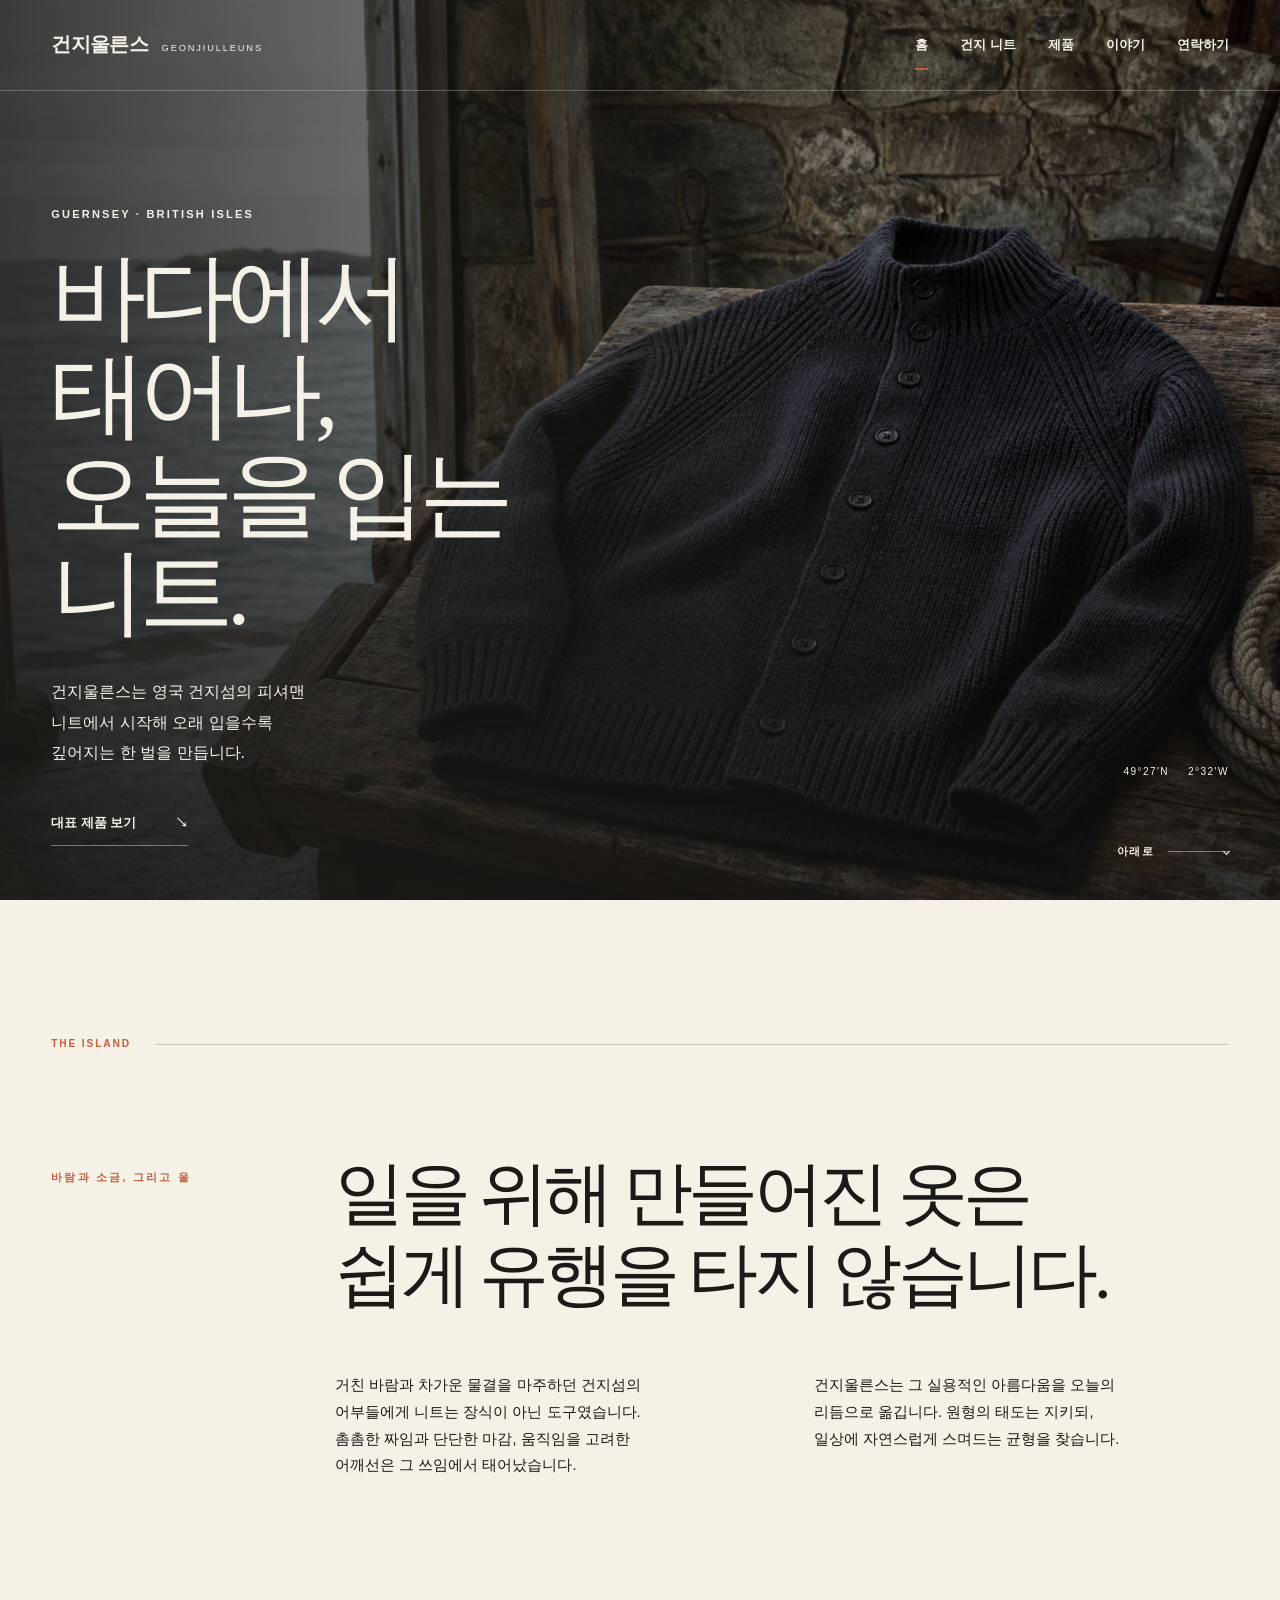
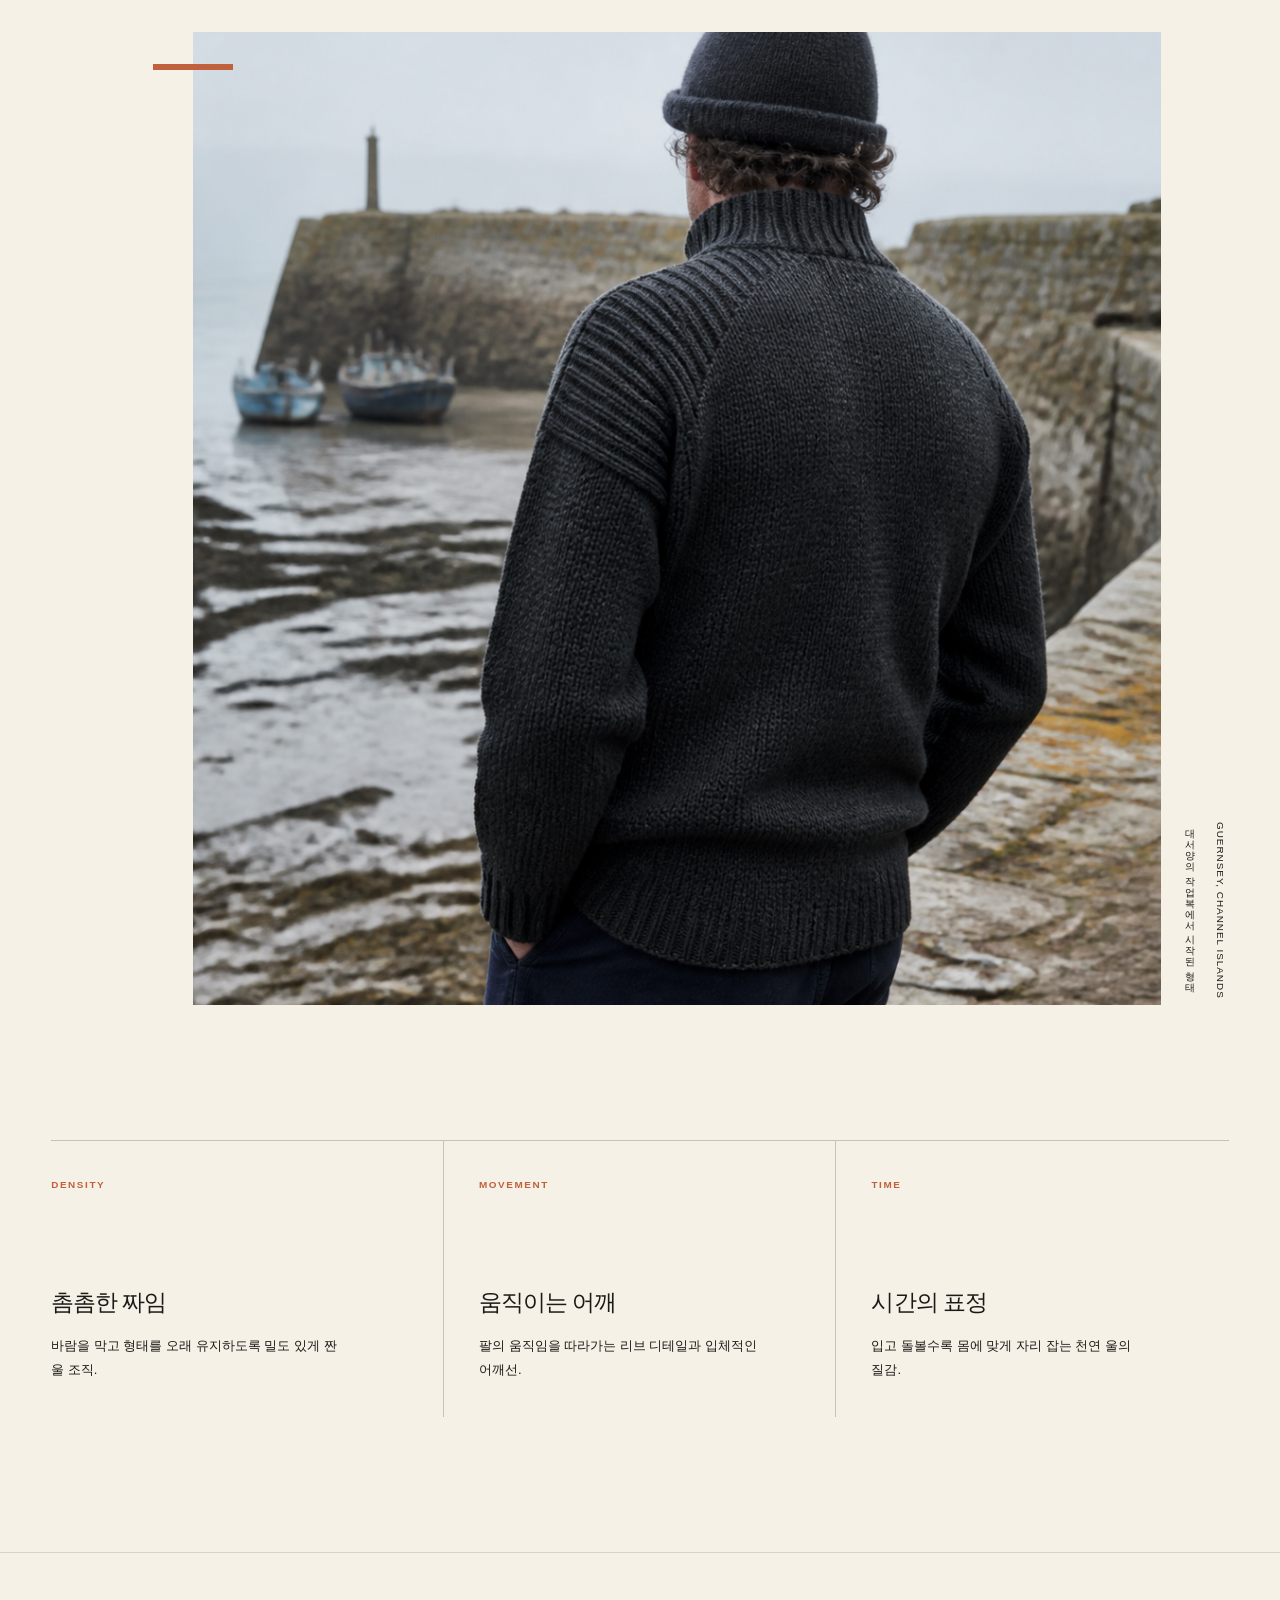
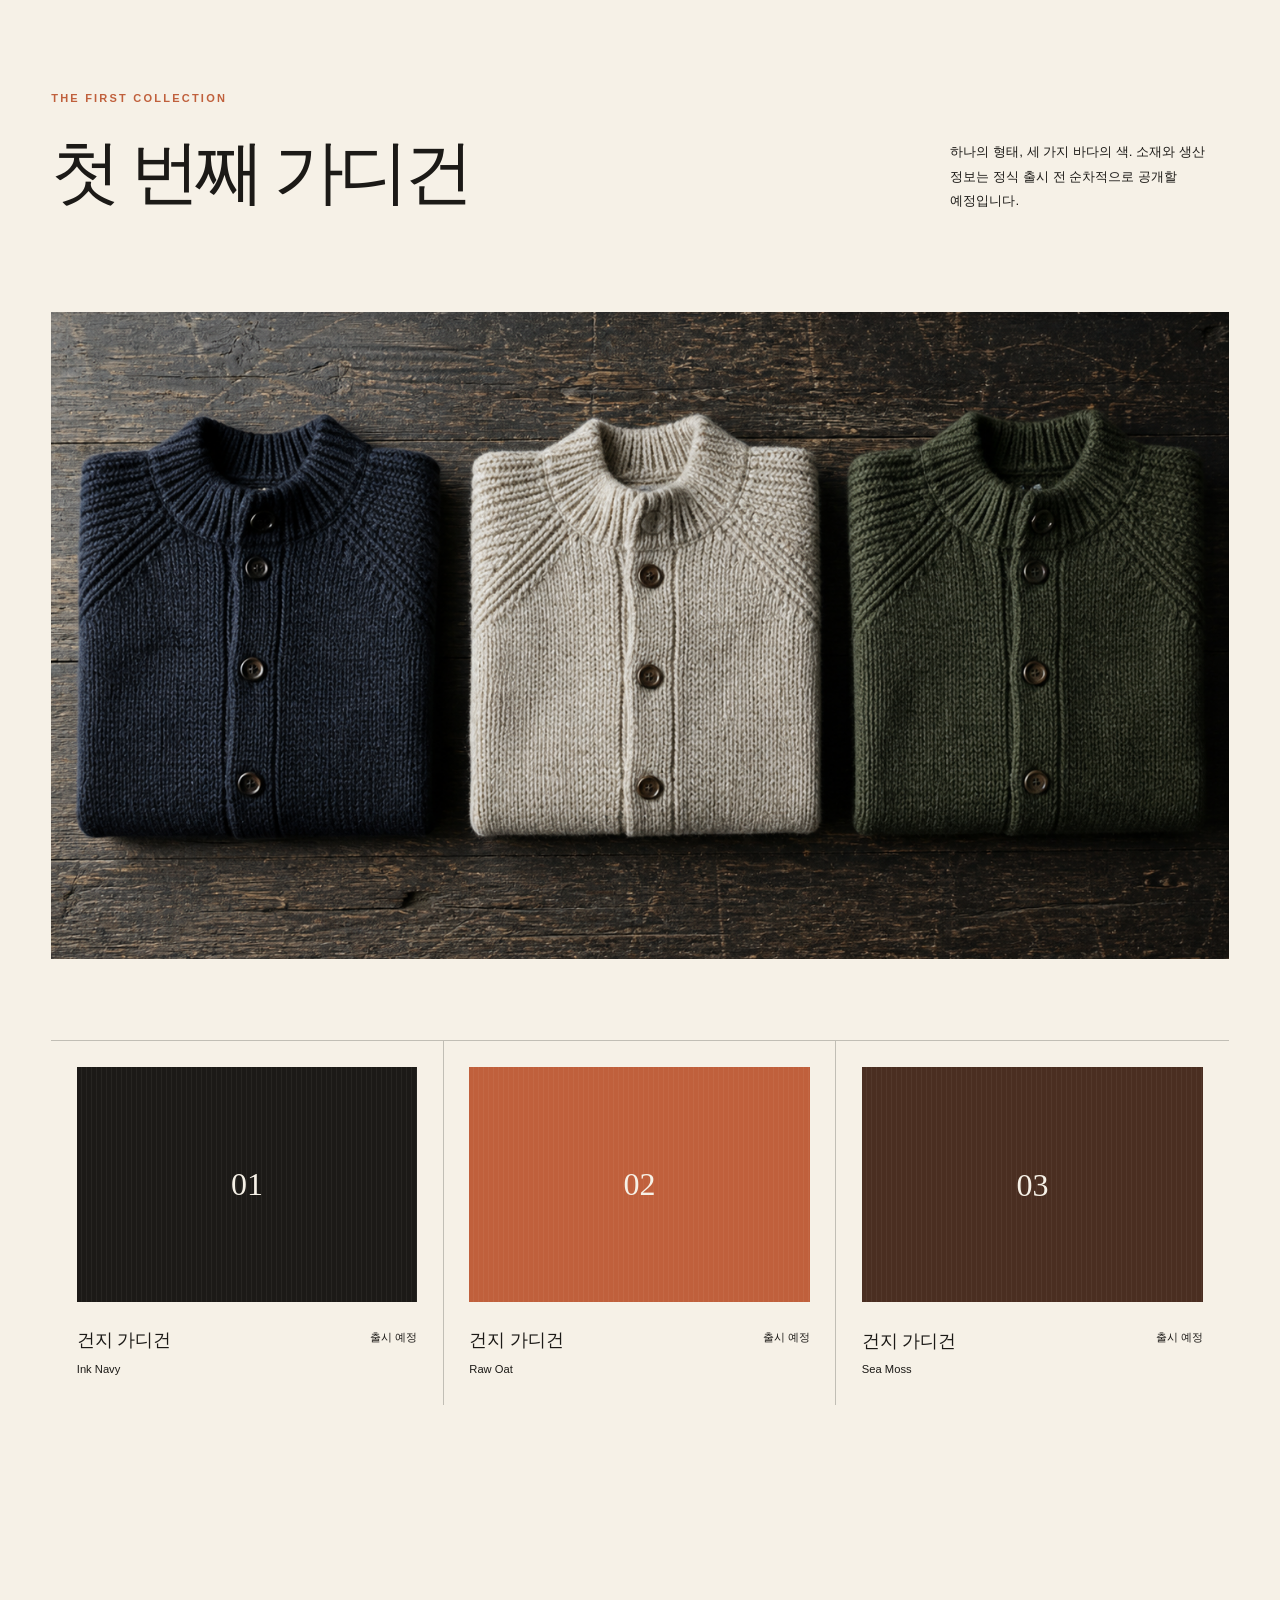
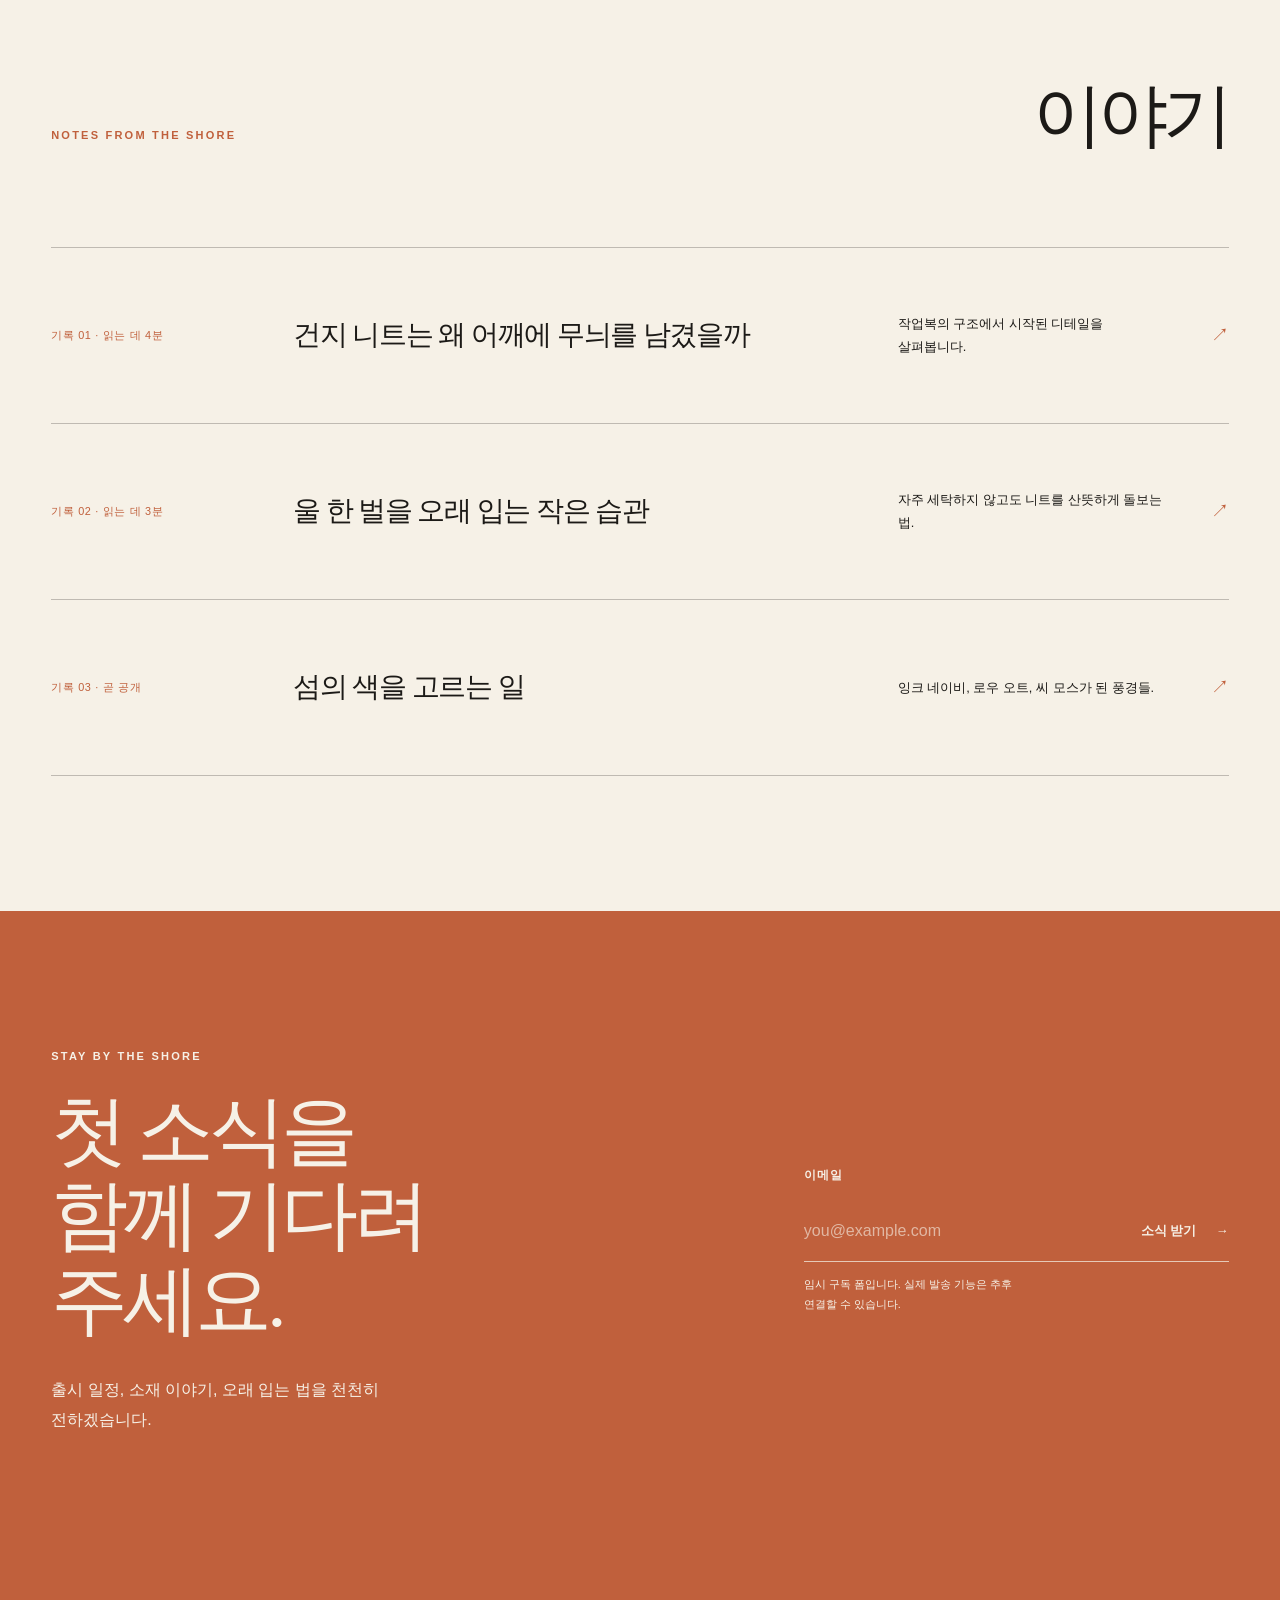
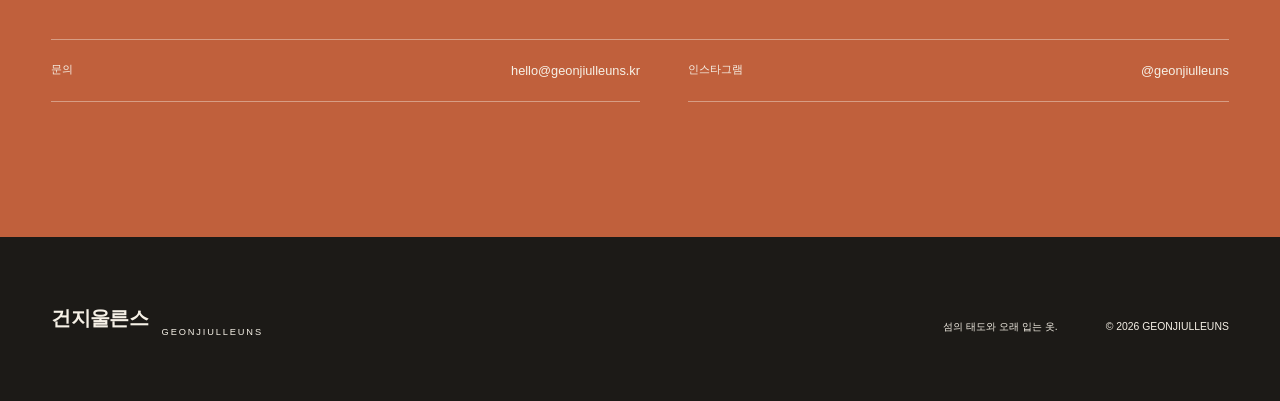
==== index.html @ 24c10b1e "Elevate brand site visual system" ====
<!doctype html>
<html lang="ko">
  <head>
    <meta charset="utf-8">
    <meta name="viewport" content="width=device-width, initial-scale=1">
    <meta name="description" content="건지울른스 — 영국 건지섬의 바다와 오래된 피셔맨 니트에서 시작한 헤리티지 울 가디건.">
    <meta name="theme-color" content="#14201f">
    <title>건지울른스 | 헤리티지 피셔맨 울 가디건</title>
    <link rel="stylesheet" href="styles.css">
    <script src="script.js" defer></script>
  </head>
  <body>
    <a class="skip-link" href="#main">본문으로 바로가기</a>

    <header class="site-header" data-header>
      <a class="wordmark" href="#home" aria-label="건지울른스 홈">
        <span>건지울른스</span>
        <small>GEONJIULLEUNS</small>
      </a>

      <button class="menu-button" type="button" aria-expanded="false" aria-controls="site-nav" data-menu-button onclick="toggleMenu(this)">
        <span class="menu-button__label">메뉴</span>
        <span class="menu-button__lines" aria-hidden="true"><i></i><i></i></span>
      </button>

      <nav class="site-nav" id="site-nav" aria-label="주요 메뉴" data-nav>
        <a href="#home">홈</a>
        <a href="#guernsey">건지 니트</a>
        <a href="#products">제품</a>
        <a href="#journal">이야기</a>
        <a href="#contact">연락하기</a>
      </nav>
    </header>

    <main id="main">
      <section class="hero" id="home" aria-labelledby="hero-title">
        <img class="hero__image" src="assets/hero-cardigan.png" alt="건지섬의 오래된 석조 보트하우스, 나무 작업대 위에 놓인 짙은 네이비 울 가디건" width="1536" height="1024">
        <div class="hero__veil" aria-hidden="true"></div>
        <div class="hero__content">
          <p class="eyebrow reveal">Guernsey · British Isles</p>
          <h1 id="hero-title" class="reveal">바다에서 태어나,<br>오늘을 입는 니트.</h1>
          <p class="hero__lede reveal">건지울른스는 영국 건지섬의 피셔맨 니트에서 시작해 오래 입을수록 깊어지는 한 벌을 만듭니다.</p>
          <a class="text-link text-link--light reveal" href="#products">대표 제품 보기 <span aria-hidden="true">↘</span></a>
        </div>
        <div class="hero__coordinate" aria-hidden="true">
          <span>49°27′N</span><span>2°32′W</span>
        </div>
        <a class="hero__scroll" href="#guernsey"><span>아래로</span><i aria-hidden="true"></i></a>
      </section>

      <section class="intro section" id="guernsey" aria-labelledby="guernsey-title">
        <div class="section-marker" aria-hidden="true"><span>THE ISLAND</span><i></i></div>
        <div class="intro__copy">
          <p class="eyebrow reveal">바람과 소금, 그리고 울</p>
          <h2 id="guernsey-title" class="display-title reveal">일을 위해 만들어진 옷은<br>쉽게 유행을 타지 않습니다.</h2>
          <div class="intro__body reveal">
            <p>거친 바람과 차가운 물결을 마주하던 건지섬의 어부들에게 니트는 장식이 아닌 도구였습니다. 촘촘한 짜임과 단단한 마감, 움직임을 고려한 어깨선은 그 쓰임에서 태어났습니다.</p>
            <p>건지울른스는 그 실용적인 아름다움을 오늘의 리듬으로 옮깁니다. 원형의 태도는 지키되, 일상에 자연스럽게 스며드는 균형을 찾습니다.</p>
          </div>
        </div>

        <figure class="island-figure reveal">
          <img src="assets/guernsey-harbour.png" alt="건지섬의 오래된 돌 방파제를 바라보며 짙은 울 니트를 입은 사람의 뒷모습" width="1024" height="1536" loading="lazy">
          <figcaption>
            <span>GUERNSEY, CHANNEL ISLANDS</span>
            <span>대서양의 작업복에서 시작된 형태</span>
          </figcaption>
        </figure>

        <div class="craft-notes" aria-label="건지 니트의 특징">
          <article class="craft-note reveal">
            <span class="craft-note__number">DENSITY</span>
            <h3>촘촘한 짜임</h3>
            <p>바람을 막고 형태를 오래 유지하도록 밀도 있게 짠 울 조직.</p>
          </article>
          <article class="craft-note reveal">
            <span class="craft-note__number">MOVEMENT</span>
            <h3>움직이는 어깨</h3>
            <p>팔의 움직임을 따라가는 리브 디테일과 입체적인 어깨선.</p>
          </article>
          <article class="craft-note reveal">
            <span class="craft-note__number">TIME</span>
            <h3>시간의 표정</h3>
            <p>입고 돌볼수록 몸에 맞게 자리 잡는 천연 울의 질감.</p>
          </article>
        </div>
      </section>

      <section class="products section" id="products" aria-labelledby="products-title">
        <div class="products__heading">
          <div>
            <p class="eyebrow reveal">The first collection</p>
            <h2 id="products-title" class="display-title reveal">첫 번째 가디건</h2>
          </div>
          <p class="products__intro reveal">하나의 형태, 세 가지 바다의 색. 소재와 생산 정보는 정식 출시 전 순차적으로 공개할 예정입니다.</p>
        </div>

        <div class="collection-image reveal" role="img" aria-label="잉크 네이비, 로우 오트, 씨 모스 색상의 건지 가디건 세 벌"></div>

        <div class="product-grid">
          <article class="product-card reveal">
            <a href="#contact" aria-label="건지 가디건 잉크 네이비 문의하기">
              <div class="product-card__swatch swatch--navy"><span>01</span></div>
              <div class="product-card__info">
                <div><h3>건지 가디건</h3><p>Ink Navy</p></div>
                <span>출시 예정</span>
              </div>
            </a>
          </article>
          <article class="product-card reveal">
            <a href="#contact" aria-label="건지 가디건 로우 오트 문의하기">
              <div class="product-card__swatch swatch--oat"><span>02</span></div>
              <div class="product-card__info">
                <div><h3>건지 가디건</h3><p>Raw Oat</p></div>
                <span>출시 예정</span>
              </div>
            </a>
          </article>
          <article class="product-card reveal">
            <a href="#contact" aria-label="건지 가디건 씨 모스 문의하기">
              <div class="product-card__swatch swatch--moss"><span>03</span></div>
              <div class="product-card__info">
                <div><h3>건지 가디건</h3><p>Sea Moss</p></div>
                <span>출시 예정</span>
              </div>
            </a>
          </article>
        </div>
      </section>

      <section class="journal section" id="journal" aria-labelledby="journal-title">
        <div class="journal__heading">
          <p class="eyebrow reveal">Notes from the shore</p>
          <h2 id="journal-title" class="display-title reveal">이야기</h2>
        </div>
        <div class="journal-list">
          <article class="journal-entry reveal">
            <span class="journal-entry__date">기록 01 · 읽는 데 4분</span>
            <h3><a href="#contact">건지 니트는 왜 어깨에 무늬를 남겼을까</a></h3>
            <p>작업복의 구조에서 시작된 디테일을 살펴봅니다.</p>
            <span class="journal-entry__arrow" aria-hidden="true">↗</span>
          </article>
          <article class="journal-entry reveal">
            <span class="journal-entry__date">기록 02 · 읽는 데 3분</span>
            <h3><a href="#contact">울 한 벌을 오래 입는 작은 습관</a></h3>
            <p>자주 세탁하지 않고도 니트를 산뜻하게 돌보는 법.</p>
            <span class="journal-entry__arrow" aria-hidden="true">↗</span>
          </article>
          <article class="journal-entry reveal">
            <span class="journal-entry__date">기록 03 · 곧 공개</span>
            <h3><a href="#contact">섬의 색을 고르는 일</a></h3>
            <p>잉크 네이비, 로우 오트, 씨 모스가 된 풍경들.</p>
            <span class="journal-entry__arrow" aria-hidden="true">↗</span>
          </article>
        </div>
      </section>

      <section class="contact section" id="contact" aria-labelledby="contact-title">
        <div class="contact__pitch reveal">
          <p class="eyebrow">Stay by the shore</p>
          <h2 id="contact-title">첫 소식을<br>함께 기다려 주세요.</h2>
          <p>출시 일정, 소재 이야기, 오래 입는 법을 천천히 전하겠습니다.</p>
        </div>

        <form class="contact-form reveal" data-contact-form novalidate>
          <label for="email">이메일</label>
          <div class="contact-form__row">
            <input id="email" name="email" type="email" autocomplete="email" placeholder="you@example.com" aria-describedby="form-message" required>
            <button type="submit">소식 받기 <span aria-hidden="true">→</span></button>
          </div>
          <p id="form-message" class="form-message" aria-live="polite">임시 구독 폼입니다. 실제 발송 기능은 추후 연결할 수 있습니다.</p>
        </form>

        <div class="contact__details reveal">
          <div><span>문의</span><a href="mailto:hello@geonjiulleuns.kr">hello@geonjiulleuns.kr</a></div>
          <div><span>인스타그램</span><a href="#contact">@geonjiulleuns</a></div>
        </div>
      </section>
    </main>

    <footer class="site-footer">
      <a class="wordmark wordmark--footer" href="#home"><span>건지울른스</span><small>GEONJIULLEUNS</small></a>
      <p>섬의 태도와 오래 입는 옷.</p>
      <p>© <span data-year></span> GEONJIULLEUNS</p>
    </footer>
  </body>
</html>
---- styles.css ----
:root {
  --cream: #F6F1E7;
  --ink: #1C1A17;
  --terra: #C0603C;
  --display: "Noto Serif KR", "Nanum Myeongjo", "Batang", serif;
  --body: "Pretendard", "Apple SD Gothic Neo", "Noto Sans KR", "Malgun Gothic", Arial, sans-serif;
  --max: 1380px;
  --gutter: clamp(1.25rem, 4vw, 4.75rem);
  --section-space: max(7rem, 15vh);
  --ease: cubic-bezier(0.2, 0.75, 0.25, 1);
}

*, *::before, *::after { box-sizing: border-box; }

html {
  scroll-behavior: smooth;
  scroll-padding-top: 5rem;
  scrollbar-color: var(--terra) var(--cream);
  scrollbar-width: thin;
}

html::-webkit-scrollbar { width: 10px; }
html::-webkit-scrollbar-track { background: var(--cream); }
html::-webkit-scrollbar-thumb { background: var(--terra); border: 3px solid var(--cream); }
html::-webkit-scrollbar-thumb:hover { background: var(--ink); }

body {
  margin: 0;
  color: var(--ink);
  background: var(--cream);
  font-family: var(--body);
  font-size: 16px;
  line-height: 1.82;
  word-break: keep-all;
  overflow-wrap: break-word;
}

body.menu-open { overflow: hidden; }
img { display: block; max-width: 100%; }
a { color: inherit; text-decoration: none; }
button, input { font: inherit; }
button { color: inherit; }
p { max-width: 40ch; }

::selection { color: var(--cream); background: var(--terra); }

:focus-visible { outline: 2px solid var(--terra); outline-offset: 5px; }

.skip-link {
  position: fixed;
  z-index: 1000;
  top: 0.75rem;
  left: 0.75rem;
  padding: 0.65rem 1rem;
  color: var(--cream);
  background: var(--ink);
  transform: translateY(-160%);
}
.skip-link:focus { transform: translateY(0); }

.site-header {
  position: fixed;
  z-index: 100;
  inset: 0 0 auto;
  display: flex;
  align-items: center;
  justify-content: space-between;
  min-height: 5.7rem;
  padding: 0 var(--gutter);
  color: var(--cream);
  border-bottom: 1px solid color-mix(in srgb, var(--cream) 28%, transparent);
}

.site-header.is-scrolled,
.site-header.is-open {
  min-height: 4.7rem;
  color: var(--ink);
  background: color-mix(in srgb, var(--cream) 96%, transparent);
  border-color: color-mix(in srgb, var(--ink) 18%, transparent);
  backdrop-filter: blur(12px);
}

.wordmark { display: inline-flex; align-items: baseline; gap: 0.85rem; font-weight: 700; letter-spacing: -0.04em; }
.wordmark span { font-size: 1.22rem; }
.wordmark small { font: 0.58rem/1 var(--body); letter-spacing: 0.2em; }

.site-nav { display: flex; gap: clamp(1.15rem, 2.5vw, 2.75rem); font-size: 0.8rem; font-weight: 600; }
.site-nav a { position: relative; padding: 0.85rem 0; }
.site-nav a::after {
  content: "";
  position: absolute;
  inset: auto 0 0;
  height: 2px;
  background: var(--terra);
  transform: scaleX(0);
  transform-origin: left;
}
.site-nav a:hover::after,
.site-nav a[aria-current="true"]::after { transform: scaleX(1); }

.menu-button { display: none; align-items: center; gap: 0.75rem; border: 0; padding: 0.75rem 0; background: transparent; cursor: pointer; }
.menu-button__label { font-size: 0.72rem; font-weight: 700; }
.menu-button__lines { display: grid; gap: 6px; width: 25px; }
.menu-button__lines i { display: block; width: 100%; height: 1px; background: currentColor; }

.hero {
  position: relative;
  display: grid;
  align-items: end;
  min-height: 100svh;
  isolation: isolate;
  overflow: hidden;
  color: var(--cream);
  background: var(--ink);
}

.hero__image,
.hero__veil { position: absolute; z-index: -2; inset: 0; width: 100%; height: 100%; }

.hero__image {
  object-fit: cover;
  object-position: center;
  animation: hero-zoom 16s var(--ease) both;
}

.hero__veil {
  z-index: -1;
  background:
    linear-gradient(90deg, color-mix(in srgb, var(--ink) 84%, transparent) 0%, color-mix(in srgb, var(--ink) 55%, transparent) 43%, transparent 76%),
    linear-gradient(0deg, color-mix(in srgb, var(--ink) 62%, transparent), transparent 55%);
}

.hero__content { width: min(78rem, 92vw); padding: 6.5rem var(--gutter) clamp(2rem, 6vh, 4.5rem); }

.eyebrow {
  margin: 0 0 1.5rem;
  color: var(--terra);
  font-size: 0.69rem;
  font-weight: 700;
  letter-spacing: 0.2em;
  text-transform: uppercase;
}
.hero .eyebrow { color: var(--cream); }

.hero h1 {
  max-width: 10ch;
  margin: 0;
  font-family: var(--display);
  font-size: clamp(3.4rem, min(8.5vw, 10.5vh), 8.5rem);
  font-weight: 400;
  line-height: 1.04;
  letter-spacing: -0.075em;
}

.hero__lede { max-width: 32ch; margin: 2.25rem 0 2rem; font-size: clamp(0.96rem, 1.25vw, 1.12rem); line-height: 1.9; }

.text-link {
  display: inline-flex;
  align-items: center;
  gap: 2.4rem;
  padding: 0.65rem 0;
  border-bottom: 1px solid color-mix(in srgb, var(--ink) 30%, transparent);
  font-size: 0.82rem;
  font-weight: 700;
}
.text-link--light { border-color: color-mix(in srgb, var(--cream) 42%, transparent); }
.text-link:hover { color: var(--terra); }

.hero__coordinate { position: absolute; right: var(--gutter); bottom: 7.7rem; display: flex; gap: 1.2rem; font: 0.63rem/1 var(--body); letter-spacing: 0.14em; }
.hero__scroll { position: absolute; right: var(--gutter); bottom: 2.4rem; display: flex; align-items: center; gap: 0.9rem; font-size: 0.67rem; font-weight: 700; letter-spacing: 0.1em; }
.hero__scroll i { position: relative; display: block; width: 3.8rem; height: 1px; background: color-mix(in srgb, var(--cream) 45%, transparent); }
.hero__scroll i::after { content: ""; position: absolute; right: 0; top: -2px; width: 5px; height: 5px; border-right: 1px solid currentColor; border-bottom: 1px solid currentColor; transform: rotate(45deg); }

.section { position: relative; padding: var(--section-space) var(--gutter); }

.section-marker {
  display: grid;
  grid-template-columns: max-content 1fr;
  align-items: center;
  gap: 1.5rem;
  margin-bottom: max(5rem, 11vh);
  color: var(--terra);
  font-size: 0.64rem;
  font-weight: 700;
  letter-spacing: 0.18em;
}
.section-marker i { height: 1px; background: color-mix(in srgb, var(--ink) 20%, transparent); }

.display-title { margin: 0; font-family: var(--display); font-size: clamp(2.85rem, 5.5vw, 6.1rem); font-weight: 400; line-height: 1.16; letter-spacing: -0.065em; }

.intro { max-width: var(--max); margin: 0 auto; }
.intro__copy { display: grid; grid-template-columns: minmax(12rem, 0.62fr) 2.38fr; column-gap: 4vw; }
.intro__copy .eyebrow { padding-top: 0.9rem; }
.intro__body { grid-column: 2; display: grid; grid-template-columns: repeat(2, minmax(0, 1fr)); gap: clamp(2rem, 5vw, 5.5rem); max-width: 57rem; margin-top: 3.5rem; font-size: 0.92rem; }
.intro__body p { margin: 0; }

.island-figure {
  position: relative;
  display: grid;
  grid-template-columns: minmax(0, 1fr) auto;
  align-items: end;
  gap: 1.25rem;
  width: min(76rem, 88%);
  margin: max(7rem, 17vh) 0 0 auto;
}
.island-figure::before { content: ""; position: absolute; z-index: 1; top: 2rem; left: -2.5rem; width: 5rem; height: 0.35rem; background: var(--terra); }
.island-figure img { width: 100%; height: min(76vw, 64rem); object-fit: cover; object-position: center 34%; }
.island-figure figcaption { display: grid; gap: 0.75rem; padding-bottom: 0.4rem; font-size: 0.62rem; letter-spacing: 0.1em; writing-mode: vertical-rl; }

.craft-notes { display: grid; grid-template-columns: repeat(3, 1fr); margin-top: max(7rem, 15vh); border-top: 1px solid color-mix(in srgb, var(--ink) 22%, transparent); }
.craft-note { min-height: 17rem; padding: 1.7rem 2.2rem 2.2rem 0; border-right: 1px solid color-mix(in srgb, var(--ink) 22%, transparent); }
.craft-note + .craft-note { padding-left: 2.2rem; }
.craft-note:last-child { border-right: 0; }
.craft-note__number { color: var(--terra); font-size: 0.62rem; font-weight: 700; letter-spacing: 0.16em; }
.craft-note h3 { margin: 5.25rem 0 0.65rem; font-family: var(--display); font-size: 1.45rem; font-weight: 400; letter-spacing: -0.04em; }
.craft-note p { margin: 0; font-size: 0.82rem; }

.products { background: var(--cream); border-top: 1px solid color-mix(in srgb, var(--ink) 14%, transparent); }
.products__heading { display: grid; grid-template-columns: 1.5fr 0.5fr; align-items: end; gap: 4rem; max-width: var(--max); margin: 0 auto max(5rem, 11vh); }
.products__intro { margin: 0; font-size: 0.84rem; }

.collection-image { max-width: var(--max); aspect-ratio: 1.82 / 1; margin: 0 auto; background: url("assets/collection.png") center / cover no-repeat; }

.product-grid { display: grid; grid-template-columns: repeat(3, 1fr); max-width: var(--max); margin: max(4rem, 9vh) auto 0; border-top: 1px solid color-mix(in srgb, var(--ink) 24%, transparent); }
.product-card { border-right: 1px solid color-mix(in srgb, var(--ink) 24%, transparent); }
.product-card:last-child { border-right: 0; }
.product-card a { display: block; padding: 1.6rem; }
.product-card a:hover { color: var(--terra); }
.product-card__swatch {
  display: flex;
  align-items: center;
  justify-content: center;
  aspect-ratio: 1.45 / 1;
  margin-bottom: 1.4rem;
  color: var(--cream);
  background-color: var(--swatch);
  background-image: repeating-linear-gradient(90deg, transparent 0 4px, color-mix(in srgb, var(--cream) 5%, transparent) 4px 5px);
}
.product-card__swatch span { font-family: var(--display); font-size: 2rem; }
.swatch--navy { --swatch: var(--ink); }
.swatch--oat { --swatch: var(--terra); }
.swatch--moss { --swatch: color-mix(in srgb, var(--ink) 72%, var(--terra)); }
.product-card__info { display: flex; align-items: start; justify-content: space-between; gap: 1rem; }
.product-card__info h3 { margin: 0; font-family: var(--display); font-size: 1.1rem; font-weight: 400; }
.product-card__info p,
.product-card__info > span { margin: 0.15rem 0 0; font-size: 0.7rem; }

.journal { max-width: var(--max); margin: 0 auto; }
.journal__heading { display: flex; align-items: end; justify-content: space-between; margin-bottom: max(4rem, 10vh); }
.journal__heading .eyebrow { margin-bottom: 0.75rem; }
.journal-list { border-top: 1px solid color-mix(in srgb, var(--ink) 25%, transparent); }
.journal-entry { position: relative; display: grid; grid-template-columns: minmax(10rem, 0.55fr) 1.5fr 0.7fr 2rem; align-items: center; gap: 2rem; min-height: 11rem; border-bottom: 1px solid color-mix(in srgb, var(--ink) 25%, transparent); }
.journal-entry__date { color: var(--terra); font-size: 0.68rem; letter-spacing: 0.06em; }
.journal-entry h3 { margin: 0; font-family: var(--display); font-size: clamp(1.45rem, 2.2vw, 2.35rem); font-weight: 400; line-height: 1.35; letter-spacing: -0.045em; }
.journal-entry h3 a::after { content: ""; position: absolute; inset: 0; }
.journal-entry p { margin: 0; font-size: 0.8rem; }
.journal-entry__arrow { justify-self: end; color: var(--terra); font-size: 1.1rem; }
.journal-entry:hover h3 { color: var(--terra); }

.contact { display: grid; grid-template-columns: 1.2fr 0.8fr; gap: clamp(4rem, 9vw, 10rem); color: var(--cream); background: var(--terra); }
.contact .eyebrow { color: var(--cream); }
.contact__pitch h2 { max-width: 10ch; margin: 0 0 2rem; font-family: var(--display); font-size: clamp(3.25rem, 6vw, 6.5rem); font-weight: 400; line-height: 1.1; letter-spacing: -0.065em; }
.contact__pitch > p:last-child { margin-bottom: 0; }
.contact-form { align-self: center; }
.contact-form label { display: block; margin-bottom: 0.9rem; font-size: 0.72rem; font-weight: 700; letter-spacing: 0.08em; }
.contact-form__row { display: grid; grid-template-columns: 1fr auto; border-bottom: 1px solid color-mix(in srgb, var(--cream) 72%, transparent); }
.contact-form input { min-width: 0; border: 0; padding: 1rem 0; color: var(--cream); background: transparent; outline: 0; }
.contact-form input::placeholder { color: color-mix(in srgb, var(--cream) 60%, transparent); }
.contact-form__row:focus-within { border-color: var(--cream); box-shadow: 0 1px 0 var(--cream); }
.contact-form button { border: 0; padding: 1rem 0 1rem 2rem; color: var(--cream); background: transparent; font-size: 0.8rem; font-weight: 700; cursor: pointer; }
.contact-form button:hover { color: var(--ink); }
.contact-form button span { display: inline-block; margin-left: 1rem; }
.form-message { min-height: 1.8rem; margin: 0.8rem 0 0; color: var(--cream); font-size: 0.68rem; }
.form-message.is-error,
.form-message.is-success { color: var(--ink); }

.contact__details { grid-column: 1 / -1; display: grid; grid-template-columns: repeat(2, 1fr); margin-top: max(4rem, 10vh); border-top: 1px solid color-mix(in srgb, var(--cream) 42%, transparent); }
.contact__details div { display: flex; justify-content: space-between; gap: 1rem; padding: 1.2rem 0; border-bottom: 1px solid color-mix(in srgb, var(--cream) 42%, transparent); }
.contact__details div + div { margin-left: 3rem; }
.contact__details span { font-size: 0.7rem; }
.contact__details a { font-size: 0.8rem; }
.contact__details a:hover { color: var(--ink); }

.site-footer { display: grid; grid-template-columns: 1fr auto auto; align-items: end; gap: 3rem; padding: 4rem var(--gutter); color: var(--cream); background: var(--ink); }
.site-footer p { margin: 0; font-size: 0.65rem; }
.wordmark--footer { align-items: flex-end; }

.reveal { opacity: 0; transform: translateY(1.4rem); transition: opacity 760ms var(--ease), transform 760ms var(--ease); }
.reveal.is-visible { opacity: 1; transform: translateY(0); }

@keyframes hero-zoom {
  from { transform: scale(1); }
  to { transform: scale(1.055); }
}

@media (max-width: 900px) {
  .site-header { min-height: 4.9rem; }
  .menu-button { display: flex; }
  .site-nav {
    position: absolute;
    top: 100%;
    left: 0;
    right: 0;
    display: grid;
    gap: 0;
    padding: 1rem var(--gutter) 2rem;
    color: var(--ink);
    background: var(--cream);
    border-bottom: 1px solid color-mix(in srgb, var(--ink) 20%, transparent);
    visibility: hidden;
  }
  .site-nav.is-open { visibility: visible; }
  .site-nav a { padding: 0.95rem 0; border-bottom: 1px solid color-mix(in srgb, var(--ink) 16%, transparent); font-family: var(--display); font-size: 1.35rem; font-weight: 400; }
  .menu-button[aria-expanded="true"] .menu-button__lines i:first-child { transform: translateY(3.5px) rotate(45deg); }
  .menu-button[aria-expanded="true"] .menu-button__lines i:last-child { transform: translateY(-3.5px) rotate(-45deg); }
  .intro__copy { grid-template-columns: 1fr; }
  .intro__copy .eyebrow,
  .intro__body { grid-column: 1; }
  .intro__body { grid-template-columns: 1fr 1fr; }
  .island-figure { width: 93%; }
  .products__heading { grid-template-columns: 1fr; gap: 1.5rem; }
  .journal-entry { grid-template-columns: 0.5fr 1.5fr 2rem; }
  .journal-entry p { display: none; }
  .contact { grid-template-columns: 1fr; }
}

@media (max-width: 640px) {
  body { font-size: 15px; }
  .wordmark small { display: none; }
  .hero { min-height: 100svh; }
  .hero__image { object-position: 61% center; }
  .hero__veil {
    background:
      linear-gradient(90deg, color-mix(in srgb, var(--ink) 76%, transparent), color-mix(in srgb, var(--ink) 24%, transparent)),
      linear-gradient(0deg, color-mix(in srgb, var(--ink) 70%, transparent), transparent 75%);
  }
  .hero__content { width: 100%; padding-top: 6.5rem; padding-bottom: 3.5rem; }
  .hero h1 { max-width: 8.5ch; font-size: clamp(3rem, 13.5vw, 4.3rem); line-height: 1.08; }
  .hero__lede { max-width: 30ch; font-size: 0.91rem; }
  .hero__coordinate { display: none; }
  .hero__scroll { left: var(--gutter); right: auto; }
  .section { padding-top: max(6.5rem, 15vh); padding-bottom: max(6.5rem, 15vh); }
  .section-marker { margin-bottom: max(4rem, 10vh); }
  .display-title { font-size: clamp(2.75rem, 12vw, 4rem); line-height: 1.2; }
  .intro__body { grid-template-columns: 1fr; gap: 1.25rem; margin-top: 2.5rem; }
  .island-figure { grid-template-columns: 1fr; width: 100%; margin-top: max(5rem, 15vh); }
  .island-figure::before { top: 1.25rem; left: -0.6rem; width: 3.5rem; }
  .island-figure img { height: 36rem; }
  .island-figure figcaption { display: flex; justify-content: space-between; gap: 1rem; writing-mode: initial; }
  .craft-notes { grid-template-columns: 1fr; margin-top: max(5rem, 15vh); }
  .craft-note,
  .craft-note + .craft-note { min-height: 0; padding: 1.6rem 0 2rem; border-right: 0; border-bottom: 1px solid color-mix(in srgb, var(--ink) 22%, transparent); }
  .craft-note h3 { margin-top: 2.5rem; }
  .collection-image { margin-right: calc(var(--gutter) * -1); margin-left: calc(var(--gutter) * -1); aspect-ratio: 1 / 1; }
  .product-grid { grid-template-columns: 1fr; margin-top: max(3.5rem, 9vh); }
  .product-card { border-right: 0; border-bottom: 1px solid color-mix(in srgb, var(--ink) 24%, transparent); }
  .product-card a { display: grid; grid-template-columns: 7.5rem 1fr; align-items: center; gap: 1.2rem; padding: 1rem 0; }
  .product-card__swatch { margin: 0; }
  .journal__heading { display: block; }
  .journal-entry { grid-template-columns: 1fr 1.5rem; gap: 1rem; min-height: 10rem; padding: 1.3rem 0; }
  .journal-entry__date { grid-column: 1; }
  .journal-entry h3 { grid-column: 1; }
  .journal-entry__arrow { grid-column: 2; grid-row: 1 / span 2; }
  .contact__pitch h2 { font-size: clamp(3rem, 14vw, 4.5rem); }
  .contact-form__row { grid-template-columns: 1fr; }
  .contact-form button { justify-self: end; padding-left: 0; }
  .contact__details { grid-template-columns: 1fr; margin-top: max(3rem, 8vh); }
  .contact__details div + div { margin-left: 0; }
  .site-footer { grid-template-columns: 1fr; gap: 1.2rem; }
}

@media (prefers-reduced-motion: reduce) {
  html { scroll-behavior: auto; }
  .hero__image { animation: none; transform: none; }
  .reveal { opacity: 1; transform: none; transition: none; }
}

@media (forced-colors: active) {
  html { scrollbar-color: auto; }
  :focus-visible { outline-color: Highlight; }
}
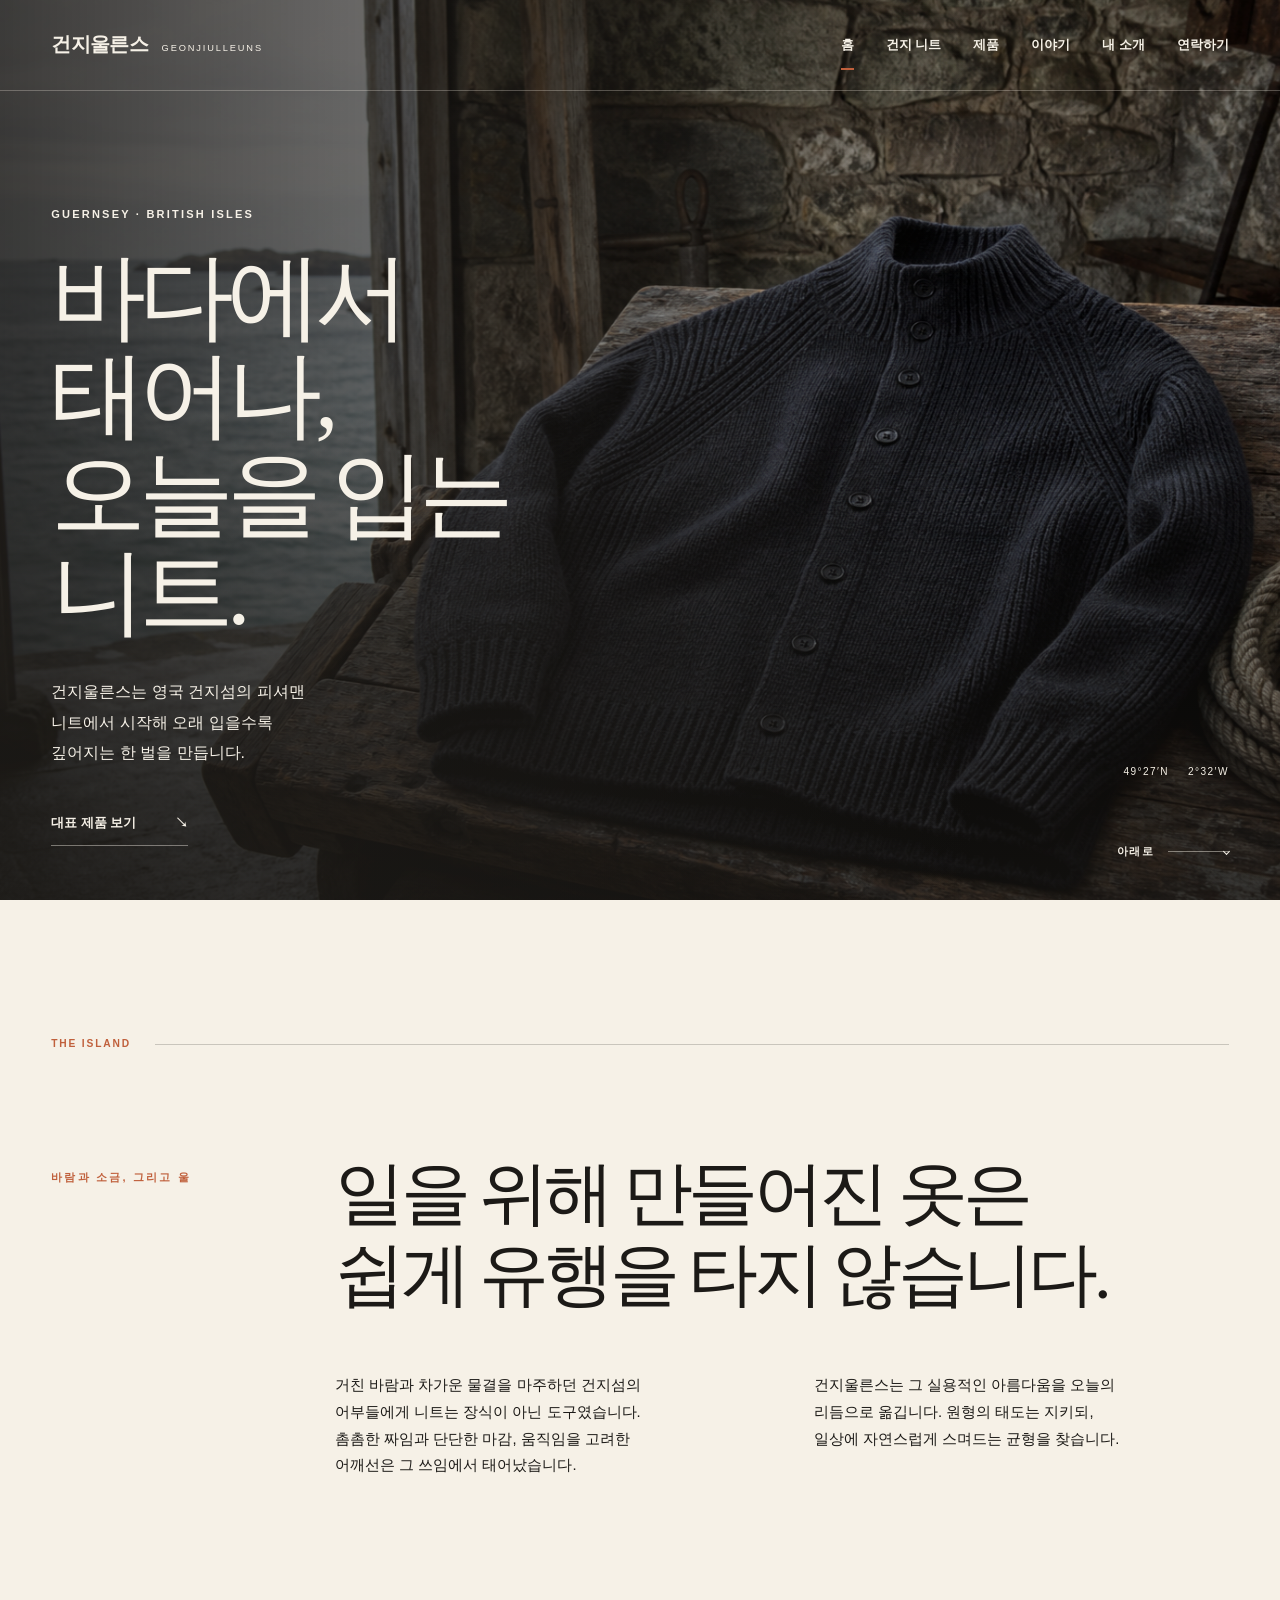
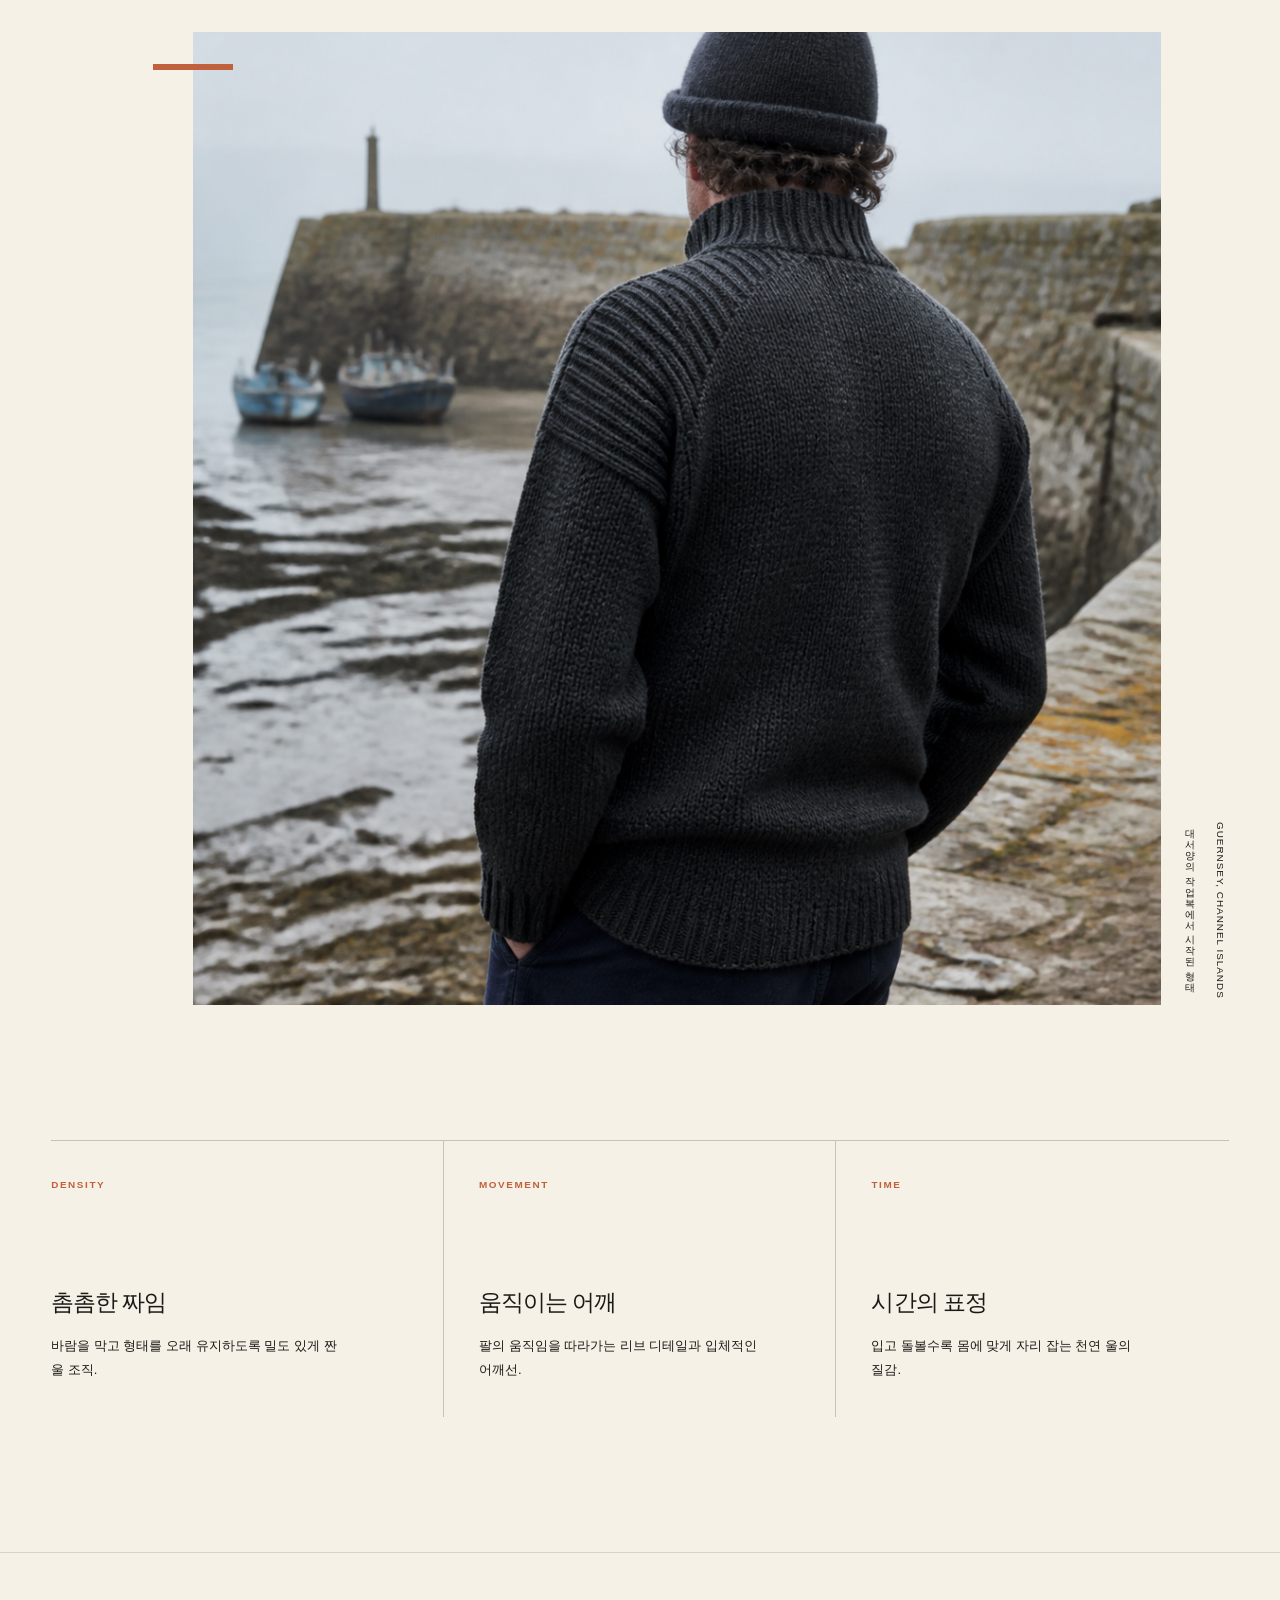
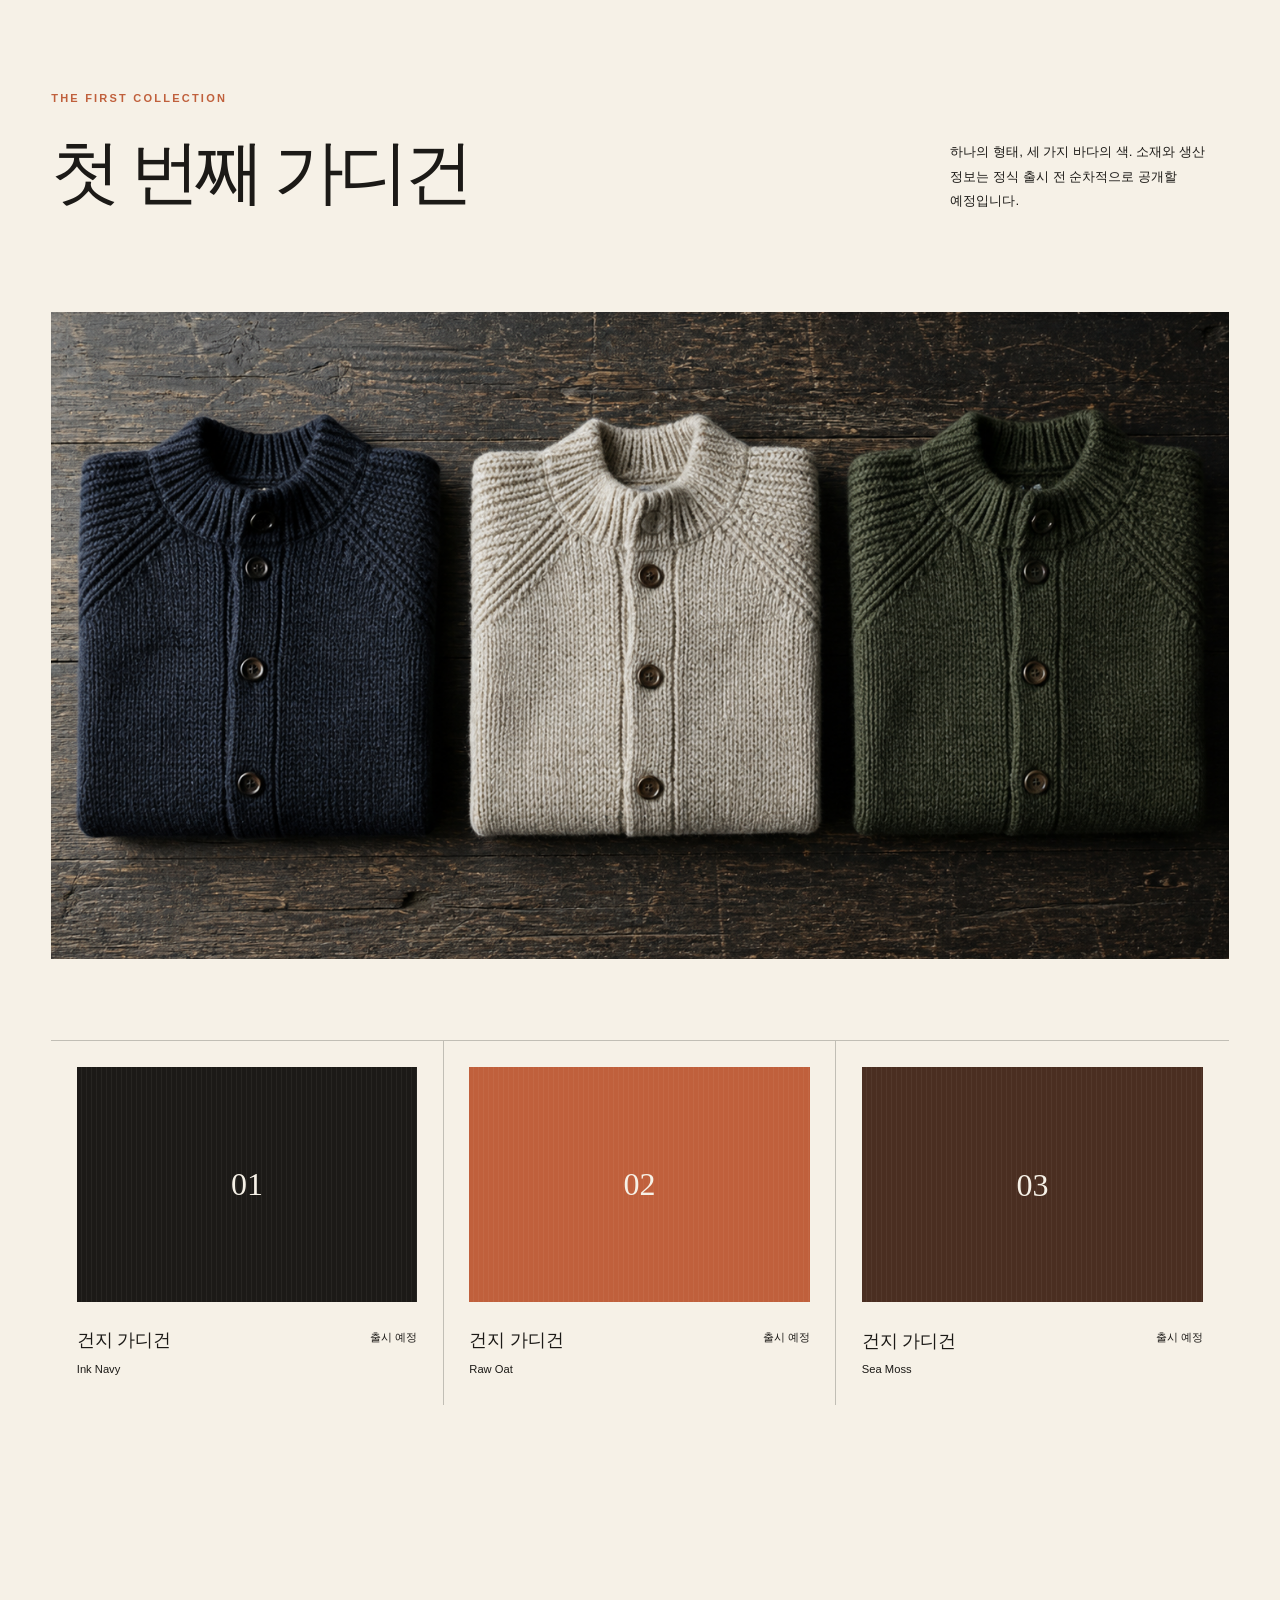
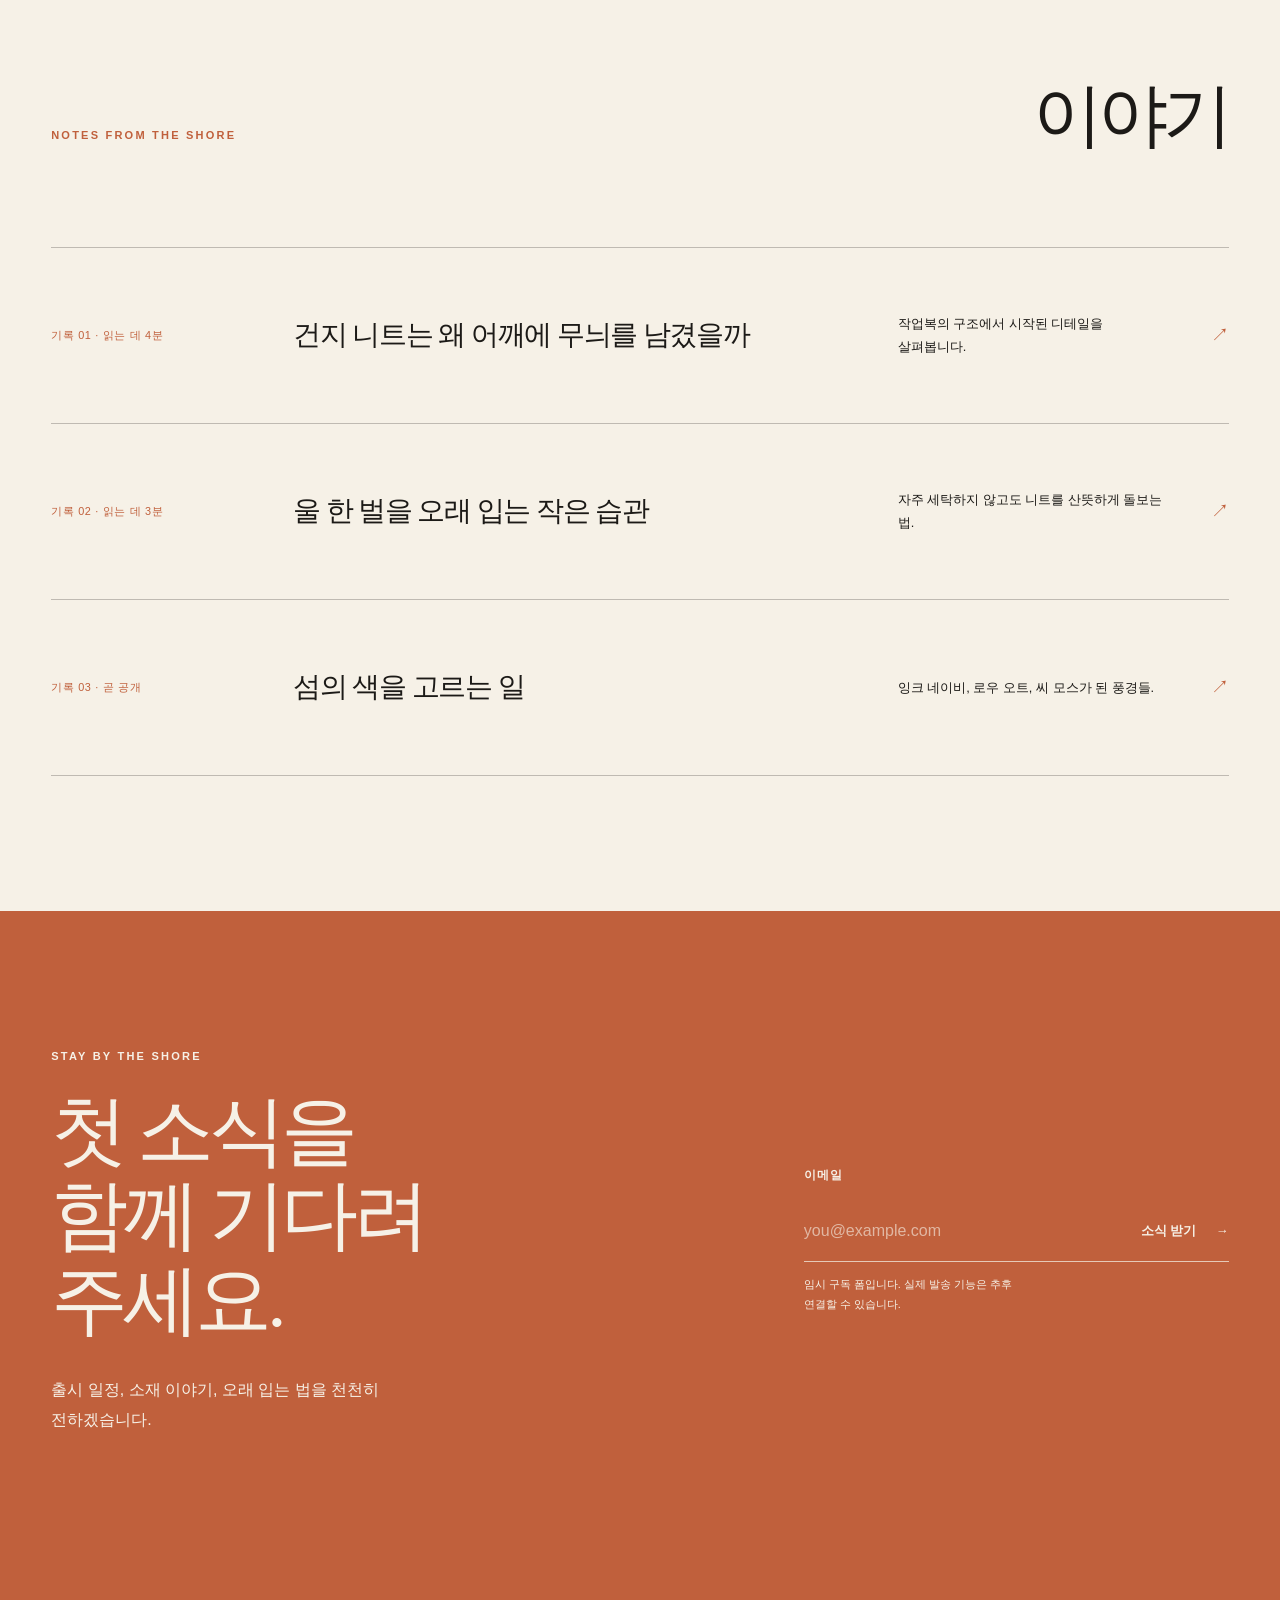
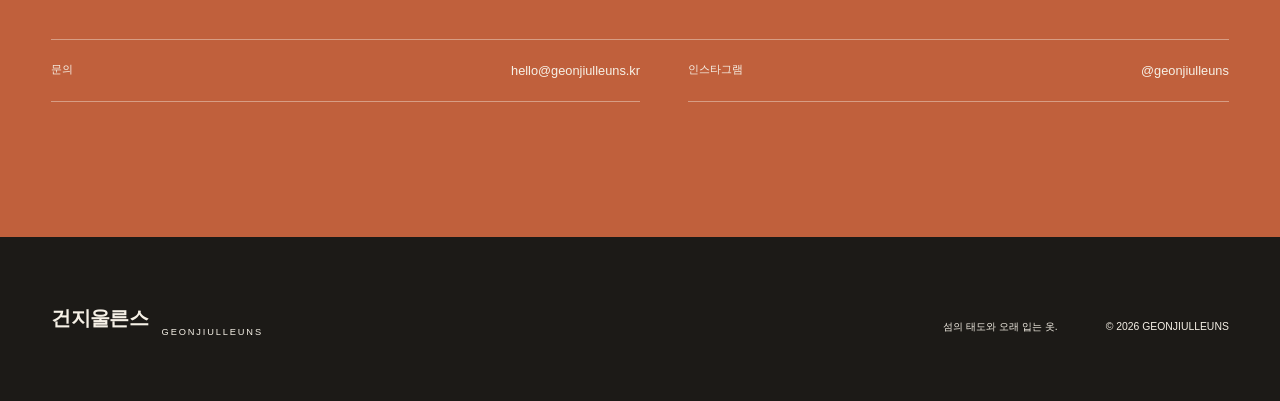
==== commit 192d0aba: "Add founder story page" ====
--- a/index.html
+++ b/index.html
@@ -4,7 +4,7 @@
     <meta charset="utf-8">
     <meta name="viewport" content="width=device-width, initial-scale=1">
     <meta name="description" content="건지울른스 — 영국 건지섬의 바다와 오래된 피셔맨 니트에서 시작한 헤리티지 울 가디건.">
-    <meta name="theme-color" content="#14201f">
+    <meta name="theme-color" content="#1C1A17">
     <title>건지울른스 | 헤리티지 피셔맨 울 가디건</title>
     <link rel="stylesheet" href="styles.css">
     <script src="script.js" defer></script>
@@ -18,7 +18,7 @@
         <small>GEONJIULLEUNS</small>
       </a>
 
-      <button class="menu-button" type="button" aria-expanded="false" aria-controls="site-nav" data-menu-button onclick="toggleMenu(this)">
+      <button class="menu-button" type="button" aria-expanded="false" aria-controls="site-nav" data-menu-button onclick="toggleMenu()">
         <span class="menu-button__label">메뉴</span>
         <span class="menu-button__lines" aria-hidden="true"><i></i><i></i></span>
       </button>
@@ -28,6 +28,7 @@
         <a href="#guernsey">건지 니트</a>
         <a href="#products">제품</a>
         <a href="#journal">이야기</a>
+        <a href="about.html">내 소개</a>
         <a href="#contact">연락하기</a>
       </nav>
     </header>
--- a/styles.css
+++ b/styles.css
@@ -284,6 +284,87 @@
 .site-footer { display: grid; grid-template-columns: 1fr auto auto; align-items: end; gap: 3rem; padding: 4rem var(--gutter); color: var(--cream); background: var(--ink); }
 .site-footer p { margin: 0; font-size: 0.65rem; }
 .wordmark--footer { align-items: flex-end; }
+
+.visually-hidden {
+  position: absolute;
+  width: 1px;
+  height: 1px;
+  padding: 0;
+  margin: -1px;
+  overflow: hidden;
+  clip: rect(0, 0, 0, 0);
+  white-space: nowrap;
+  border: 0;
+}
+
+.about-hero {
+  display: grid;
+  grid-template-columns: 1.18fr 0.82fr;
+  min-height: 100svh;
+  color: var(--cream);
+  background: var(--ink);
+}
+
+.about-hero__copy {
+  display: flex;
+  flex-direction: column;
+  justify-content: flex-end;
+  padding: 9rem var(--gutter) clamp(3.5rem, 8vh, 7rem);
+}
+
+.about-hero h1 {
+  max-width: 11ch;
+  margin: 0;
+  font-family: var(--display);
+  font-size: clamp(3.5rem, 6.5vw, 7.5rem);
+  font-weight: 400;
+  line-height: 1.1;
+  letter-spacing: -0.075em;
+}
+
+.about-hero__lede { margin: 2rem 0 0; font-size: 0.8rem; letter-spacing: 0.04em; }
+.about-hero__portrait { position: relative; min-height: 100svh; margin: 0; overflow: hidden; }
+.about-hero__portrait::after { content: ""; position: absolute; inset: 0; background: linear-gradient(90deg, color-mix(in srgb, var(--ink) 35%, transparent), transparent 40%); pointer-events: none; }
+.about-hero__portrait img { width: 100%; height: 100%; object-fit: cover; object-position: center 32%; animation: hero-zoom 16s var(--ease) both; }
+.about-hero__portrait figcaption { position: absolute; z-index: 1; right: 1.5rem; bottom: 1.4rem; padding: 0.45rem 0.7rem; color: var(--cream); background: var(--ink); font-size: 0.62rem; letter-spacing: 0.08em; }
+
+.about-story { max-width: var(--max); margin: 0 auto; }
+.about-story__grid { display: grid; grid-template-columns: minmax(18rem, 0.9fr) 1.1fr; gap: clamp(4rem, 10vw, 11rem); }
+.about-story__heading { position: sticky; top: 8rem; align-self: start; }
+.about-story__body { display: grid; gap: 2rem; }
+.about-story__body p { margin: 0; font-size: clamp(0.98rem, 1.25vw, 1.12rem); }
+
+.about-belief { color: var(--cream); background: var(--ink); }
+.about-belief__inner { display: grid; grid-template-columns: 1.4fr 0.6fr; gap: clamp(3rem, 9vw, 10rem); max-width: var(--max); margin: 0 auto; }
+.about-belief__inner > .eyebrow { grid-column: 1 / -1; color: var(--cream); }
+.about-quote { margin: 0; }
+.about-quote p { max-width: 16ch; margin: 0; font-family: var(--display); font-size: clamp(2.9rem, 5.5vw, 6.5rem); font-weight: 400; line-height: 1.2; letter-spacing: -0.065em; }
+.about-quote footer { margin-top: 2.25rem; color: var(--terra); font-size: 0.72rem; letter-spacing: 0.08em; }
+.about-belief__body { align-self: end; padding-bottom: 0.75rem; }
+.about-belief__body p { margin: 0; font-size: 0.92rem; }
+
+.island-pride { max-width: var(--max); margin: 0 auto; }
+.island-pride__heading { display: grid; grid-template-columns: 0.5fr 1.5fr; align-items: start; gap: 4rem; }
+.island-pride__heading .eyebrow { padding-top: 0.9rem; }
+.island-pride__content { display: grid; grid-template-columns: repeat(2, minmax(0, 1fr)); gap: clamp(2rem, 7vw, 8rem); max-width: 58rem; margin: max(4rem, 10vh) 0 0 auto; }
+.island-pride__content p { margin: 0; }
+.about-sources { display: grid; grid-template-columns: 0.7fr 1.15fr 1.15fr; margin-top: max(5rem, 12vh); border-top: 1px solid color-mix(in srgb, var(--ink) 24%, transparent); }
+.about-sources > * { padding: 1.2rem 1.2rem 1.2rem 0; border-bottom: 1px solid color-mix(in srgb, var(--ink) 24%, transparent); font-size: 0.7rem; }
+.about-sources a { position: relative; padding-left: 1.2rem; border-left: 1px solid color-mix(in srgb, var(--ink) 24%, transparent); }
+.about-sources a:hover { color: var(--terra); }
+
+.about-timeline { display: grid; grid-template-columns: 0.72fr 1.28fr; gap: clamp(4rem, 10vw, 11rem); max-width: var(--max); margin: 0 auto; border-top: 1px solid color-mix(in srgb, var(--ink) 14%, transparent); }
+.about-timeline__heading { align-self: start; }
+.timeline-list { margin: 0; padding: 0; list-style: none; border-top: 1px solid color-mix(in srgb, var(--ink) 25%, transparent); }
+.timeline-list li { display: grid; grid-template-columns: 6rem 1fr; gap: 2rem; min-height: 12rem; padding: 2rem 0; border-bottom: 1px solid color-mix(in srgb, var(--ink) 25%, transparent); }
+.timeline-list time,
+.timeline-list li > span { color: var(--terra); font-size: 0.72rem; font-weight: 700; letter-spacing: 0.08em; }
+.timeline-list h3 { margin: 0 0 0.8rem; font-family: var(--display); font-size: clamp(1.55rem, 2.3vw, 2.5rem); font-weight: 400; letter-spacing: -0.04em; }
+.timeline-list p { margin: 0; font-size: 0.84rem; }
+
+.about-promise { min-height: 88svh; padding: max(7rem, 18vh) var(--gutter); color: var(--cream); background: var(--terra); }
+.about-promise .eyebrow { color: var(--cream); }
+.about-promise h2 { max-width: 17ch; margin: max(4rem, 11vh) 0 3rem; font-family: var(--display); font-size: clamp(3rem, 6vw, 7rem); font-weight: 400; line-height: 1.16; letter-spacing: -0.07em; }
 
 .reveal { opacity: 0; transform: translateY(1.4rem); transition: opacity 760ms var(--ease), transform 760ms var(--ease); }
 .reveal.is-visible { opacity: 1; transform: translateY(0); }
@@ -322,6 +403,11 @@
   .journal-entry { grid-template-columns: 0.5fr 1.5fr 2rem; }
   .journal-entry p { display: none; }
   .contact { grid-template-columns: 1fr; }
+  .about-hero { grid-template-columns: 1fr 0.72fr; }
+  .about-story__grid { gap: 4rem; }
+  .about-belief__inner { grid-template-columns: 1fr; }
+  .about-belief__body { max-width: 34rem; margin-left: auto; }
+  .island-pride__heading { grid-template-columns: 1fr; gap: 1rem; }
 }
 
 @media (max-width: 640px) {
@@ -367,11 +453,30 @@
   .contact__details { grid-template-columns: 1fr; margin-top: max(3rem, 8vh); }
   .contact__details div + div { margin-left: 0; }
   .site-footer { grid-template-columns: 1fr; gap: 1.2rem; }
+  .about-hero { grid-template-columns: 1fr; grid-template-rows: 58svh 42svh; }
+  .about-hero__copy { z-index: 1; grid-row: 1; padding-top: 7rem; padding-bottom: 2.5rem; }
+  .about-hero h1 { font-size: clamp(2.9rem, 12.2vw, 4rem); }
+  .about-hero__lede { margin-top: 1.4rem; }
+  .about-hero__portrait { grid-row: 2; min-height: 42svh; }
+  .about-hero__portrait::after { background: linear-gradient(180deg, var(--ink), transparent 35%); }
+  .about-hero__portrait img { object-position: center 36%; }
+  .about-story__grid { grid-template-columns: 1fr; gap: 3rem; }
+  .about-story__heading { position: static; }
+  .about-quote p { font-size: clamp(2.65rem, 11.5vw, 3.8rem); }
+  .about-belief__body { margin-left: 0; }
+  .island-pride__content { grid-template-columns: 1fr; gap: 1.5rem; margin-top: max(3rem, 8vh); }
+  .about-sources { grid-template-columns: 1fr; }
+  .about-sources a { padding-left: 0; border-left: 0; }
+  .about-timeline { grid-template-columns: 1fr; gap: 3rem; }
+  .timeline-list li { grid-template-columns: 4.5rem 1fr; gap: 1rem; }
+  .about-promise { min-height: 82svh; }
+  .about-promise h2 { margin-top: max(3rem, 8vh); font-size: clamp(2.75rem, 12vw, 4rem); }
 }
 
 @media (prefers-reduced-motion: reduce) {
   html { scroll-behavior: auto; }
   .hero__image { animation: none; transform: none; }
+  .about-hero__portrait img { animation: none; transform: none; }
   .reveal { opacity: 1; transform: none; transition: none; }
 }
 
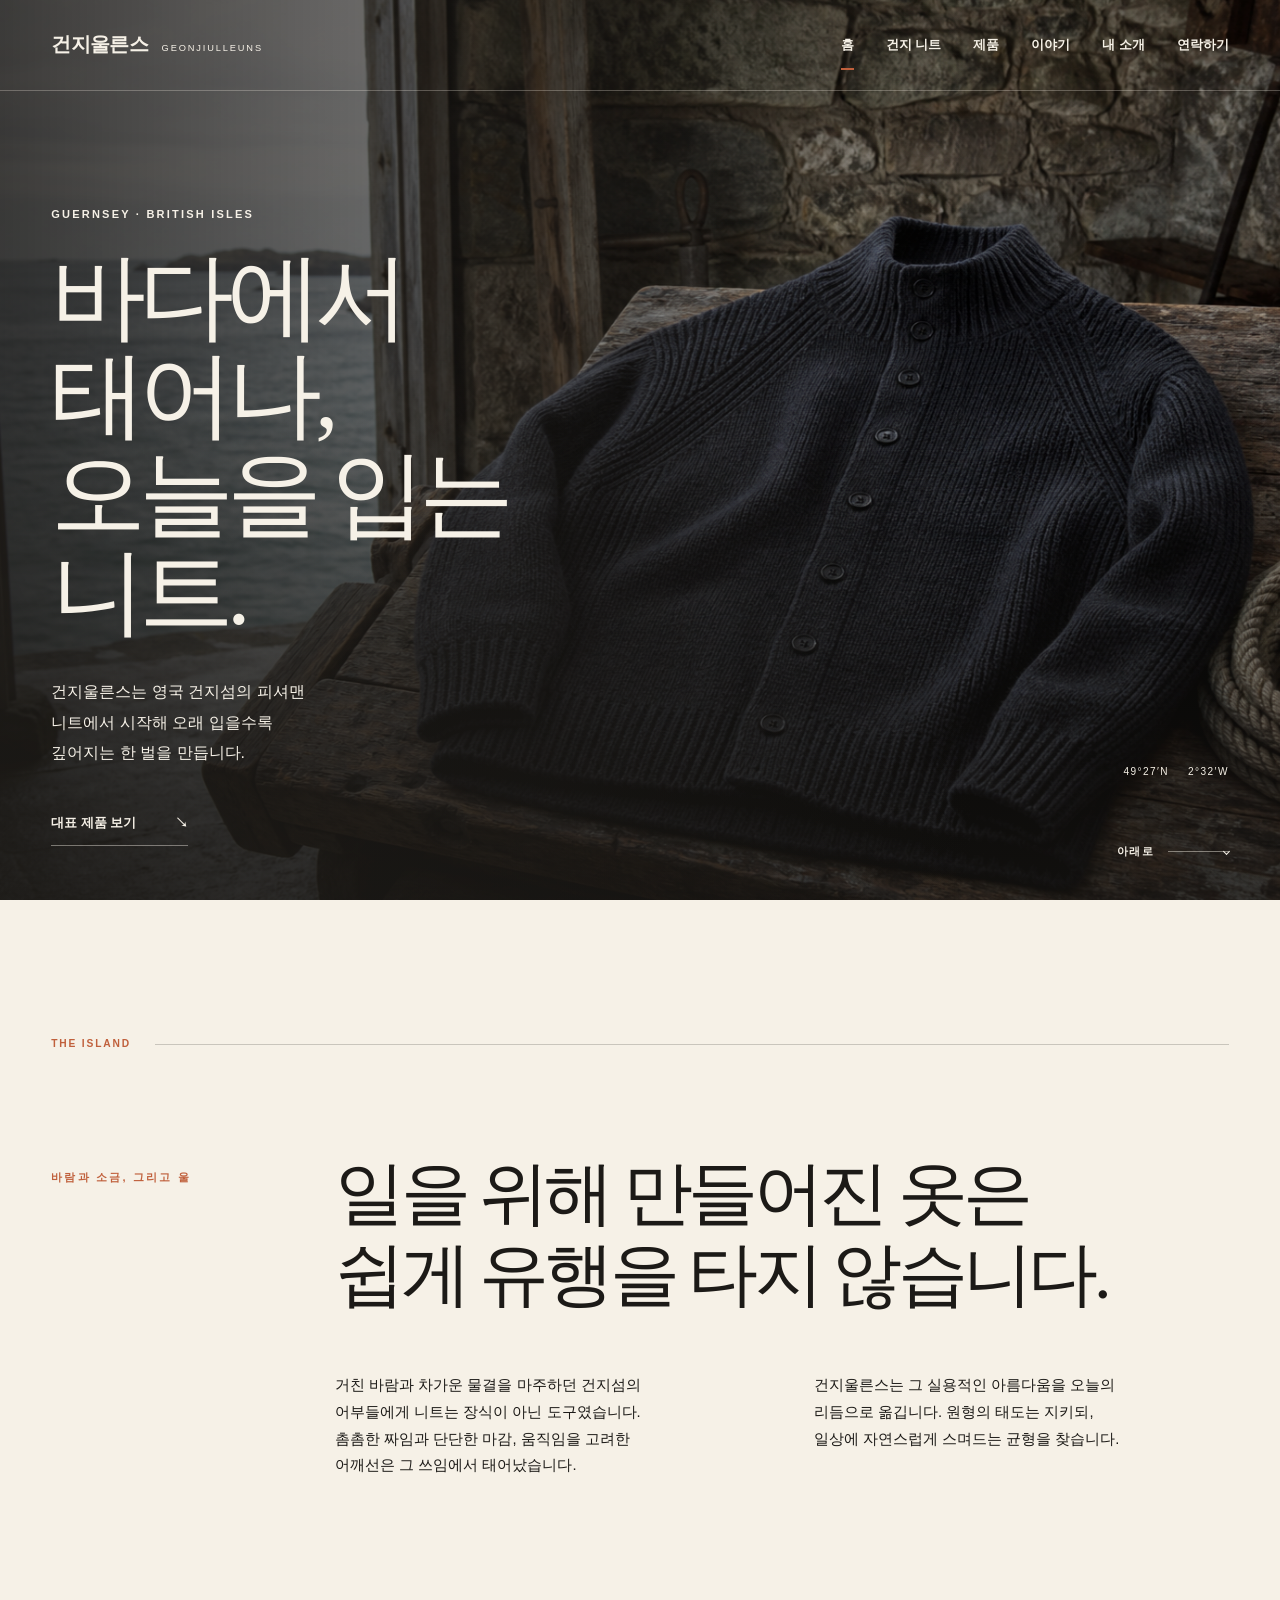
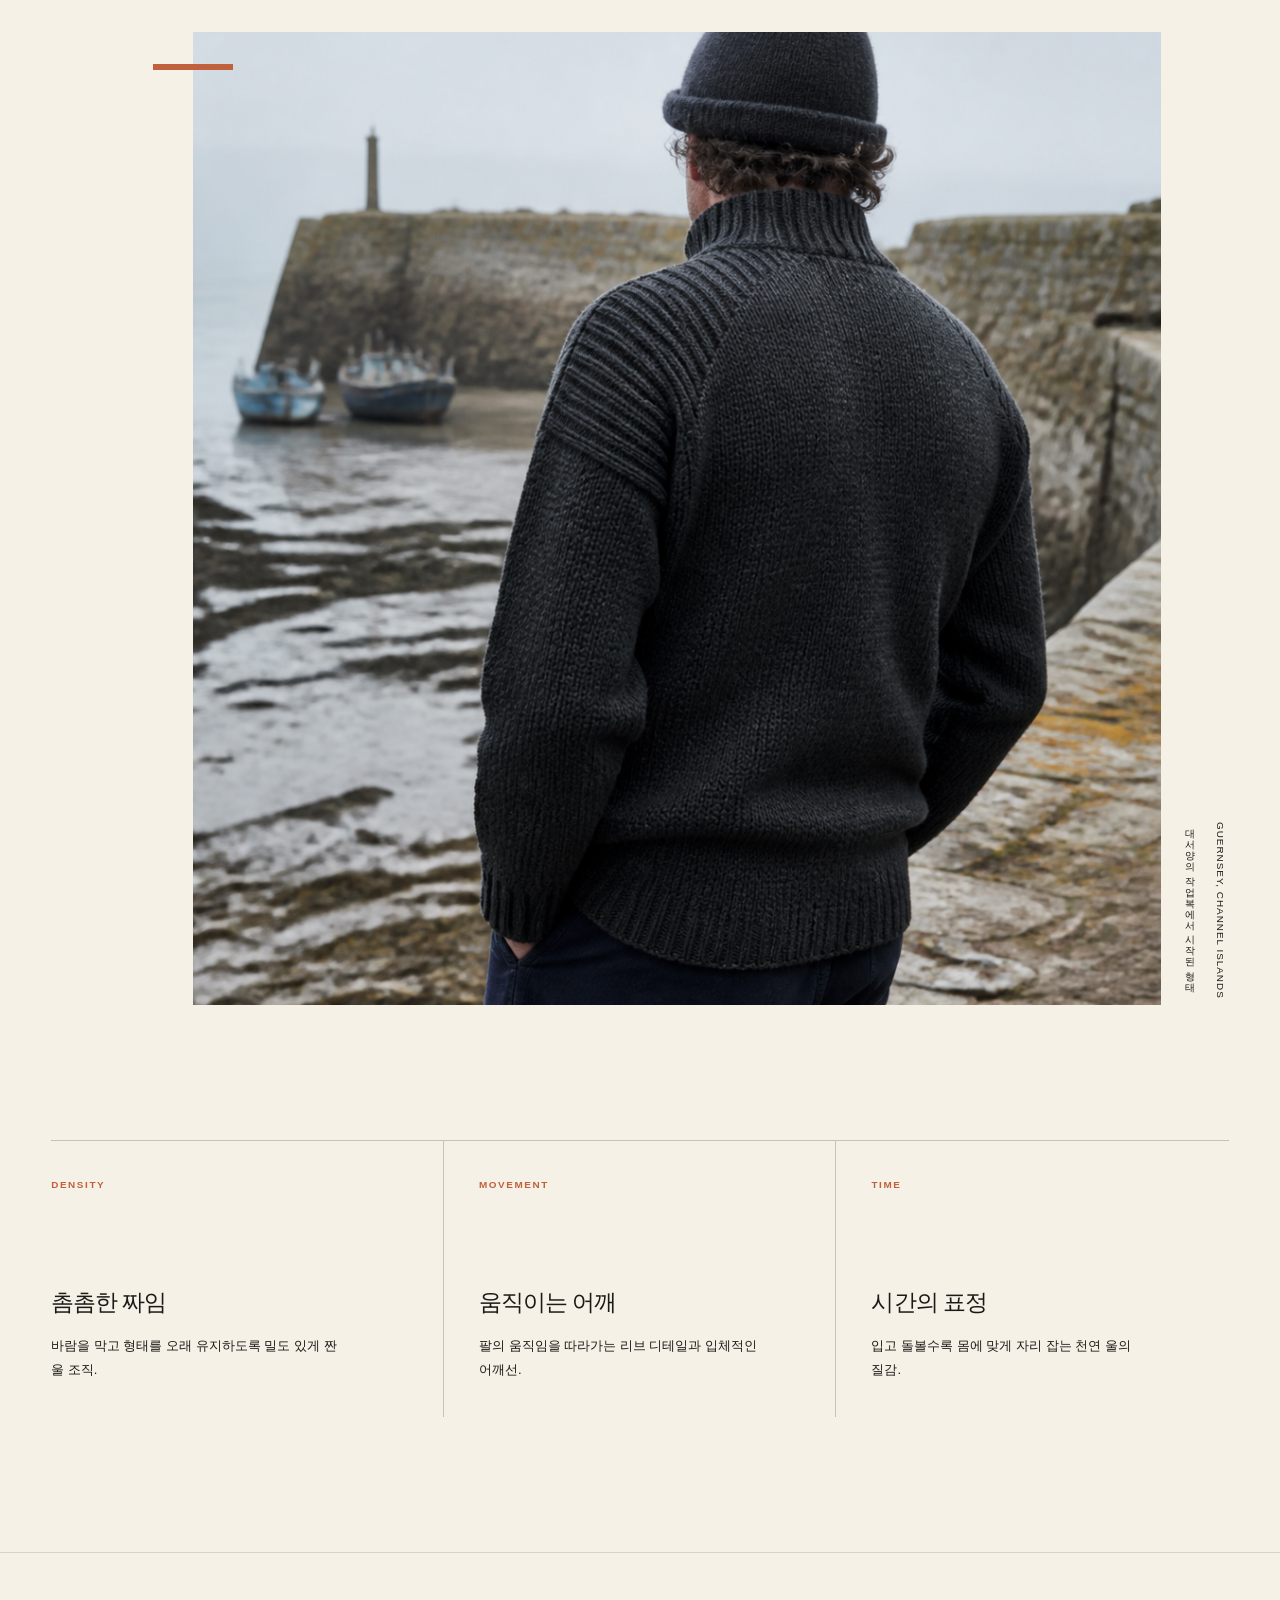
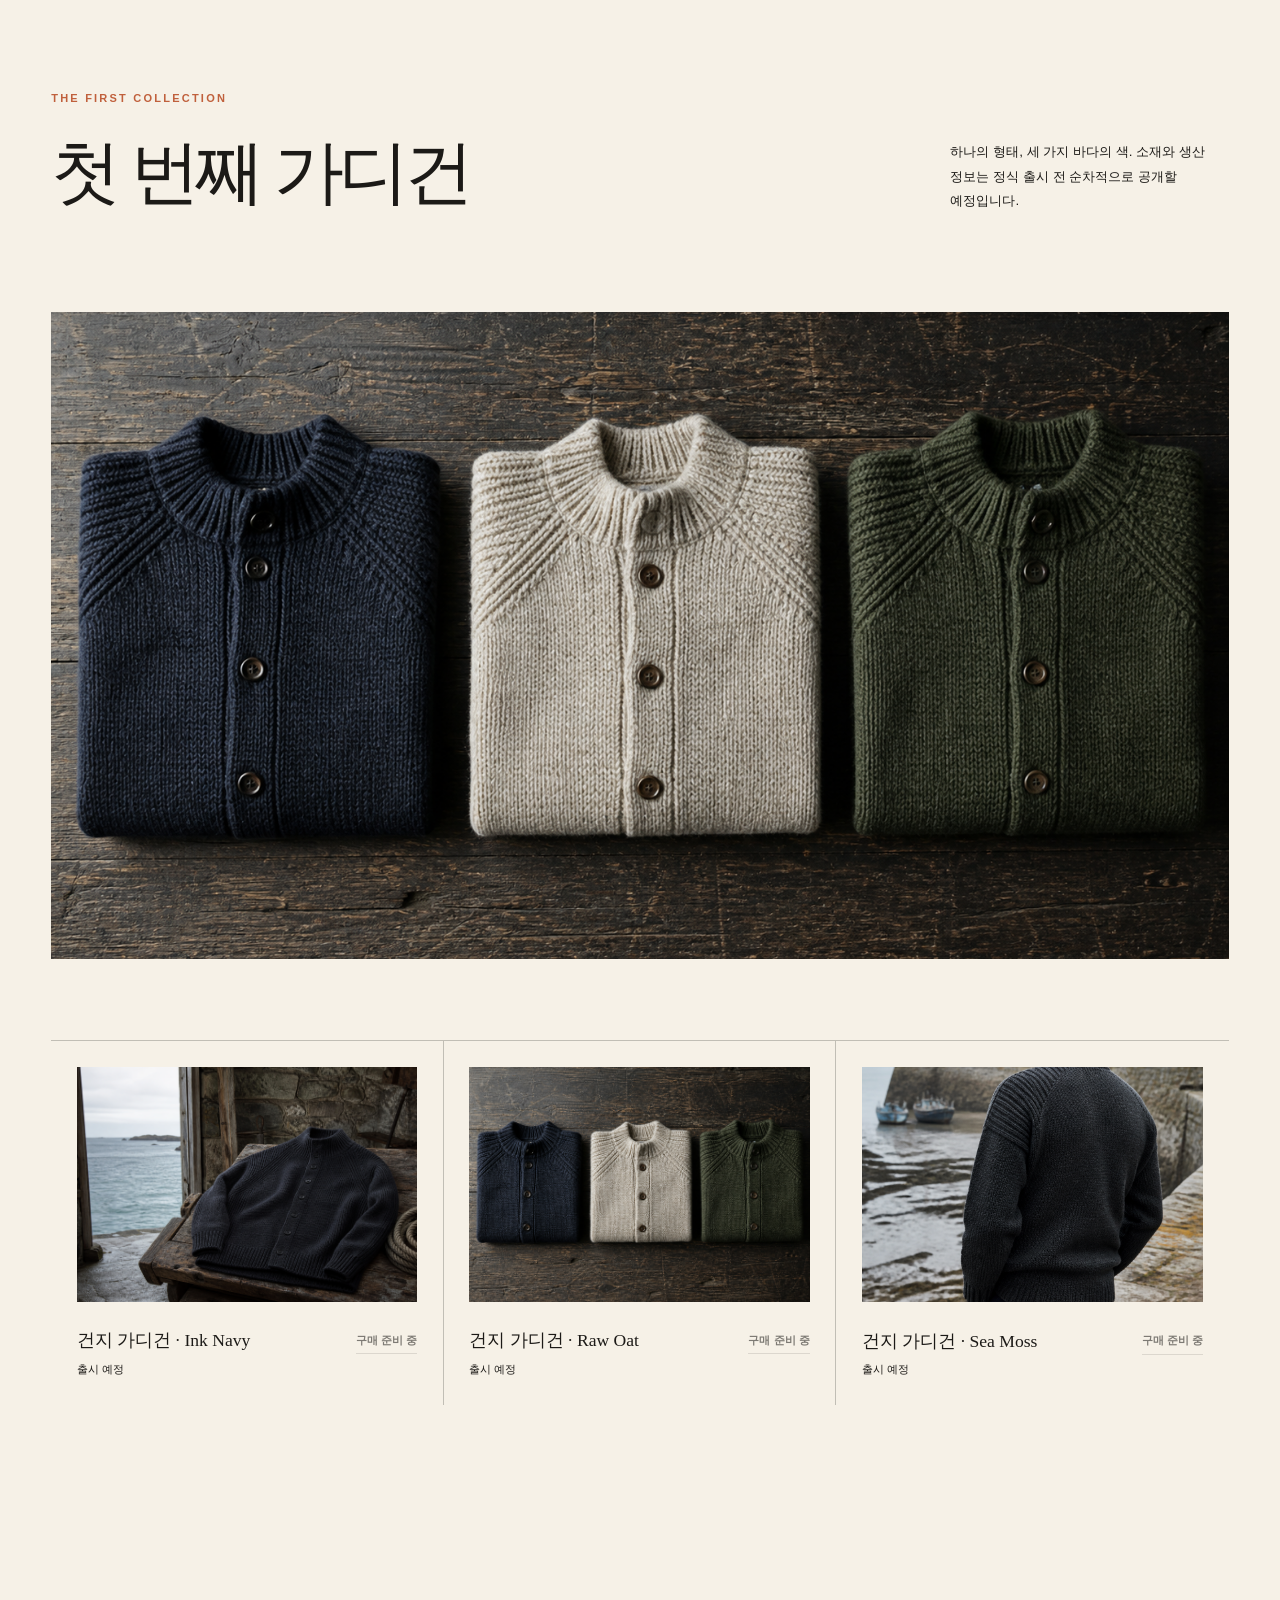
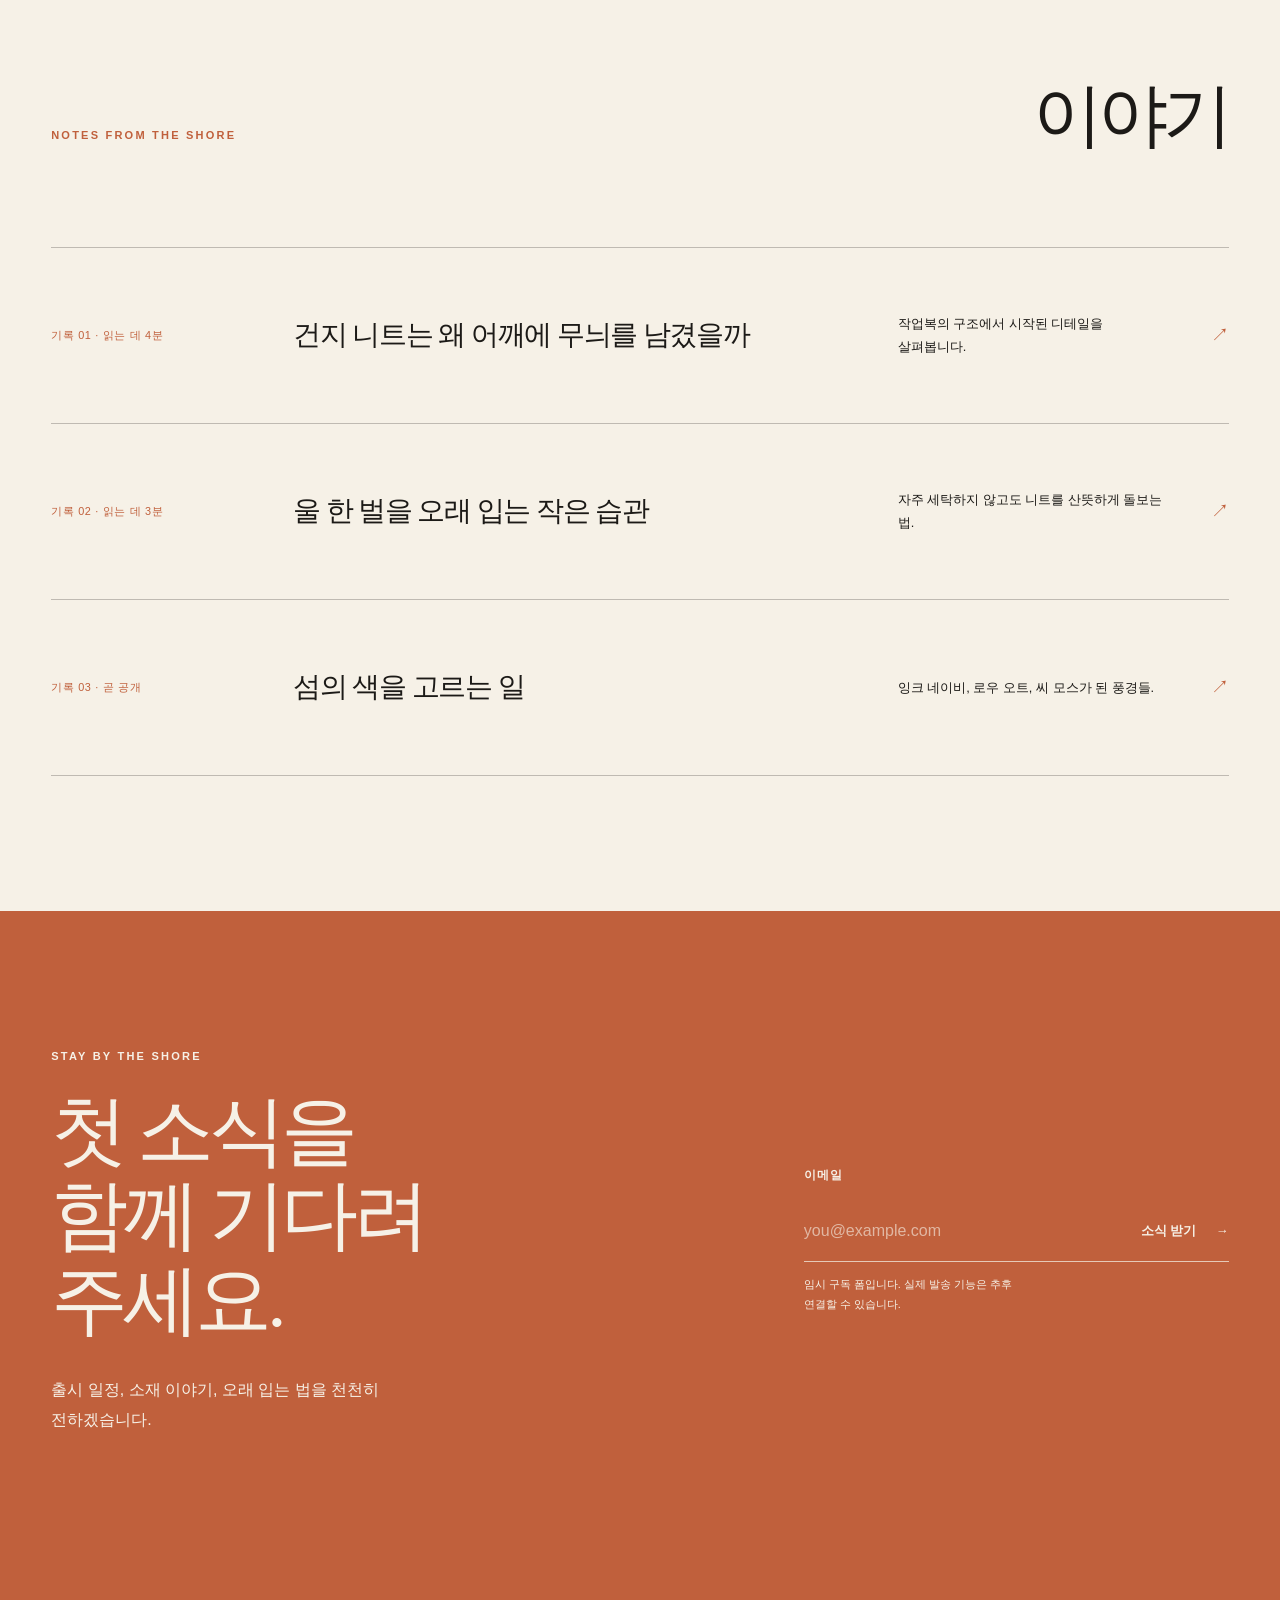
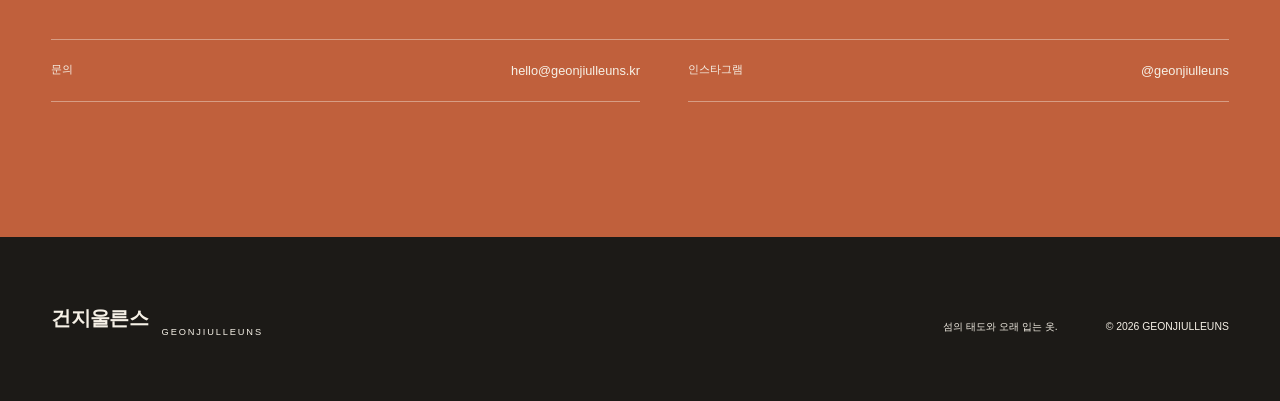
==== commit 570c55c7: "Connect product catalog data" ====
--- a/index.html
+++ b/index.html
@@ -26,7 +26,7 @@
       <nav class="site-nav" id="site-nav" aria-label="주요 메뉴" data-nav>
         <a href="#home">홈</a>
         <a href="#guernsey">건지 니트</a>
-        <a href="#products">제품</a>
+        <a href="products.html">제품</a>
         <a href="#journal">이야기</a>
         <a href="about.html">내 소개</a>
         <a href="#contact">연락하기</a>
@@ -98,34 +98,8 @@
 
         <div class="collection-image reveal" role="img" aria-label="잉크 네이비, 로우 오트, 씨 모스 색상의 건지 가디건 세 벌"></div>
 
-        <div class="product-grid">
-          <article class="product-card reveal">
-            <a href="#contact" aria-label="건지 가디건 잉크 네이비 문의하기">
-              <div class="product-card__swatch swatch--navy"><span>01</span></div>
-              <div class="product-card__info">
-                <div><h3>건지 가디건</h3><p>Ink Navy</p></div>
-                <span>출시 예정</span>
-              </div>
-            </a>
-          </article>
-          <article class="product-card reveal">
-            <a href="#contact" aria-label="건지 가디건 로우 오트 문의하기">
-              <div class="product-card__swatch swatch--oat"><span>02</span></div>
-              <div class="product-card__info">
-                <div><h3>건지 가디건</h3><p>Raw Oat</p></div>
-                <span>출시 예정</span>
-              </div>
-            </a>
-          </article>
-          <article class="product-card reveal">
-            <a href="#contact" aria-label="건지 가디건 씨 모스 문의하기">
-              <div class="product-card__swatch swatch--moss"><span>03</span></div>
-              <div class="product-card__info">
-                <div><h3>건지 가디건</h3><p>Sea Moss</p></div>
-                <span>출시 예정</span>
-              </div>
-            </a>
-          </article>
+        <div class="product-grid reveal" data-product-list data-product-limit="3" data-product-heading="3" aria-live="polite">
+          <p class="product-status" role="status">제품 정보를 불러오는 중입니다.</p>
         </div>
       </section>
 
--- a/styles.css
+++ b/styles.css
@@ -222,10 +222,10 @@
 .collection-image { max-width: var(--max); aspect-ratio: 1.82 / 1; margin: 0 auto; background: url("assets/collection.png") center / cover no-repeat; }
 
 .product-grid { display: grid; grid-template-columns: repeat(3, 1fr); max-width: var(--max); margin: max(4rem, 9vh) auto 0; border-top: 1px solid color-mix(in srgb, var(--ink) 24%, transparent); }
-.product-card { border-right: 1px solid color-mix(in srgb, var(--ink) 24%, transparent); }
+.product-card { padding: 1.6rem; border-right: 1px solid color-mix(in srgb, var(--ink) 24%, transparent); }
 .product-card:last-child { border-right: 0; }
-.product-card a { display: block; padding: 1.6rem; }
-.product-card a:hover { color: var(--terra); }
+.product-card__image { aspect-ratio: 1.45 / 1; margin-bottom: 1.4rem; overflow: hidden; background: var(--ink); }
+.product-card__image img { width: 100%; height: 100%; object-fit: cover; }
 .product-card__swatch {
   display: flex;
   align-items: center;
@@ -241,9 +241,18 @@
 .swatch--oat { --swatch: var(--terra); }
 .swatch--moss { --swatch: color-mix(in srgb, var(--ink) 72%, var(--terra)); }
 .product-card__info { display: flex; align-items: start; justify-content: space-between; gap: 1rem; }
+.product-card__info h2,
 .product-card__info h3 { margin: 0; font-family: var(--display); font-size: 1.1rem; font-weight: 400; }
 .product-card__info p,
 .product-card__info > span { margin: 0.15rem 0 0; font-size: 0.7rem; }
+.product-card__buy { flex: none; padding: 0.2rem 0; border-bottom: 1px solid currentColor; font-size: 0.7rem; font-weight: 700; cursor: pointer; }
+.product-card__buy:hover { color: var(--terra); }
+.product-card__buy.is-disabled { border-bottom-color: color-mix(in srgb, var(--ink) 22%, transparent); opacity: 0.55; cursor: default; }
+.product-status { grid-column: 1 / -1; min-height: 16rem; margin: 0; padding: 3rem 0; font-size: 0.82rem; }
+.product-status.is-error { color: var(--terra); }
+.product-page { min-height: 78svh; padding-top: max(11rem, 20vh); }
+.product-page__heading { margin-bottom: max(4rem, 8vh); }
+.product-grid--catalog { margin-top: 0; }
 
 .journal { max-width: var(--max); margin: 0 auto; }
 .journal__heading { display: flex; align-items: end; justify-content: space-between; margin-bottom: max(4rem, 10vh); }
@@ -439,9 +448,11 @@
   .craft-note h3 { margin-top: 2.5rem; }
   .collection-image { margin-right: calc(var(--gutter) * -1); margin-left: calc(var(--gutter) * -1); aspect-ratio: 1 / 1; }
   .product-grid { grid-template-columns: 1fr; margin-top: max(3.5rem, 9vh); }
-  .product-card { border-right: 0; border-bottom: 1px solid color-mix(in srgb, var(--ink) 24%, transparent); }
-  .product-card a { display: grid; grid-template-columns: 7.5rem 1fr; align-items: center; gap: 1.2rem; padding: 1rem 0; }
+  .product-card { display: grid; grid-template-columns: 7.5rem 1fr; align-items: center; gap: 1.2rem; padding: 1rem 0; border-right: 0; border-bottom: 1px solid color-mix(in srgb, var(--ink) 24%, transparent); }
+  .product-card__image { margin: 0; }
+  .product-card__info { align-items: center; }
   .product-card__swatch { margin: 0; }
+  .product-status { min-height: 10rem; }
   .journal__heading { display: block; }
   .journal-entry { grid-template-columns: 1fr 1.5rem; gap: 1rem; min-height: 10rem; padding: 1.3rem 0; }
   .journal-entry__date { grid-column: 1; }
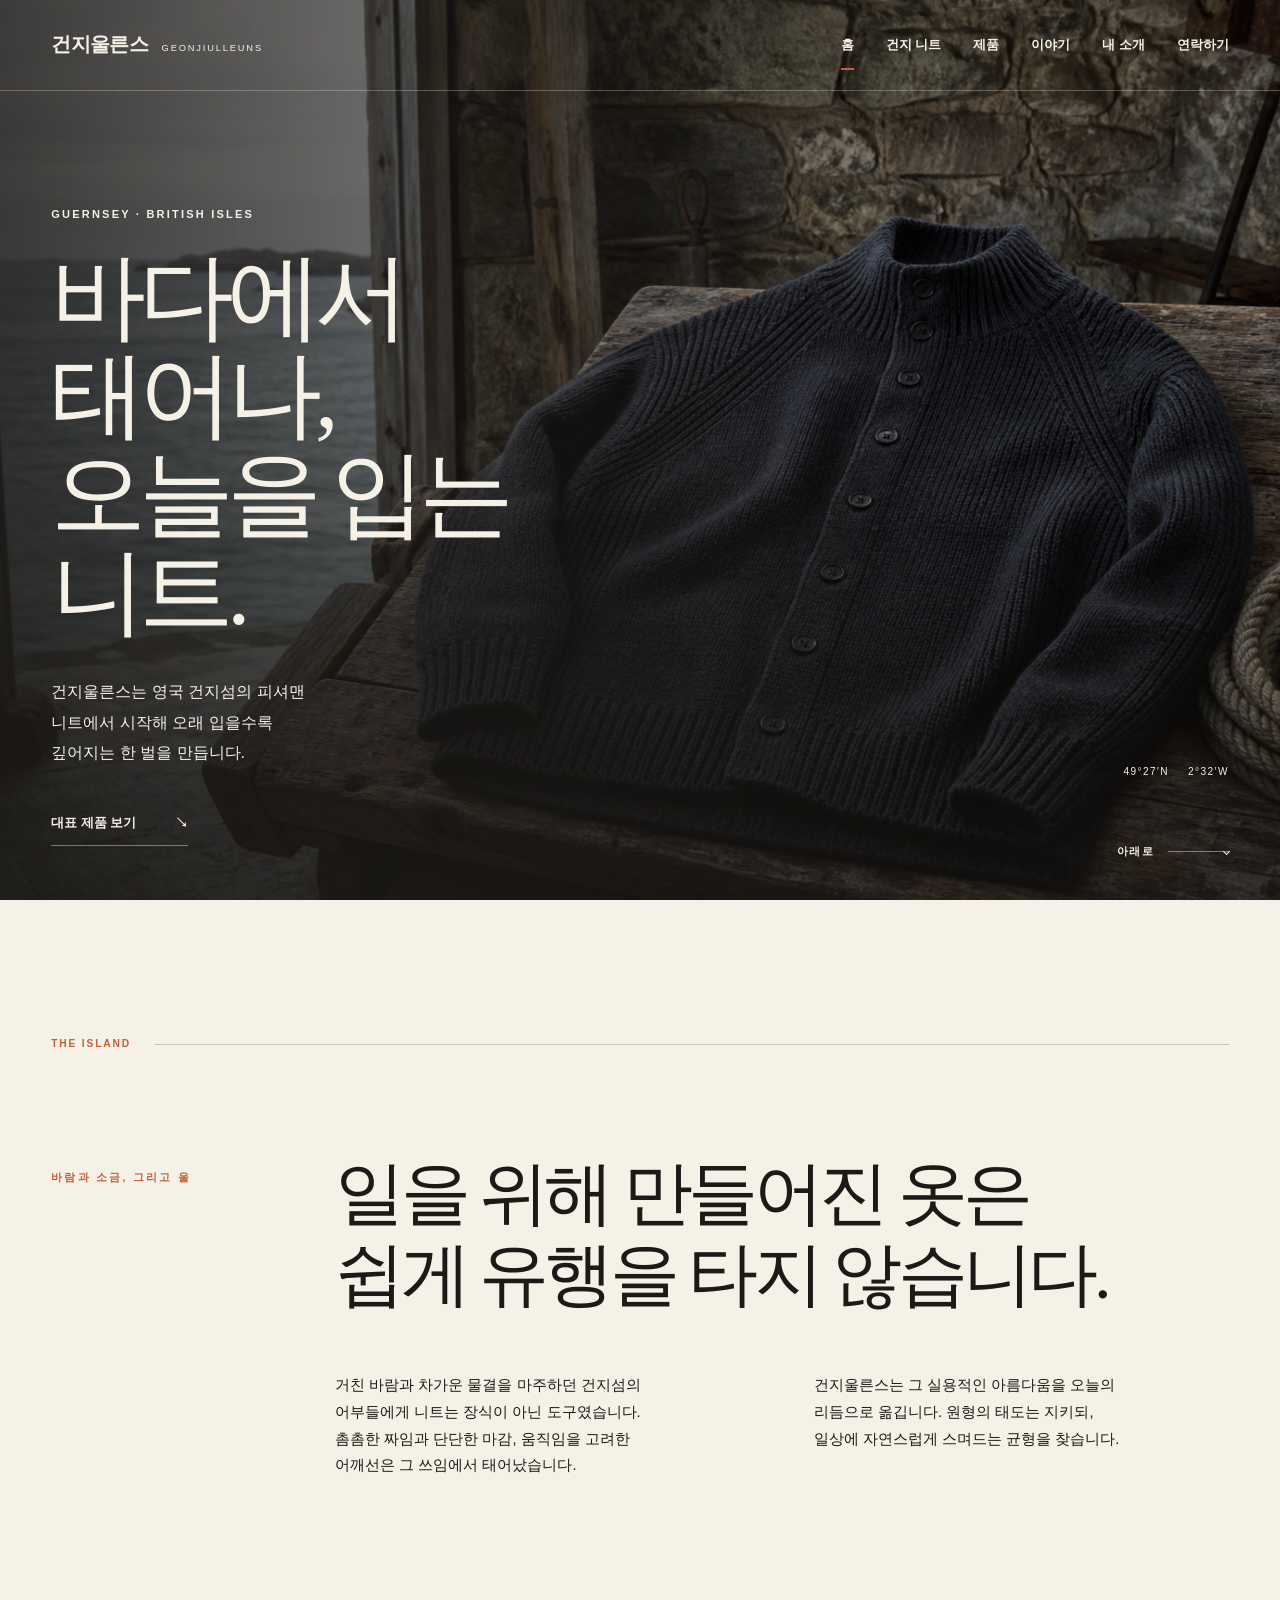
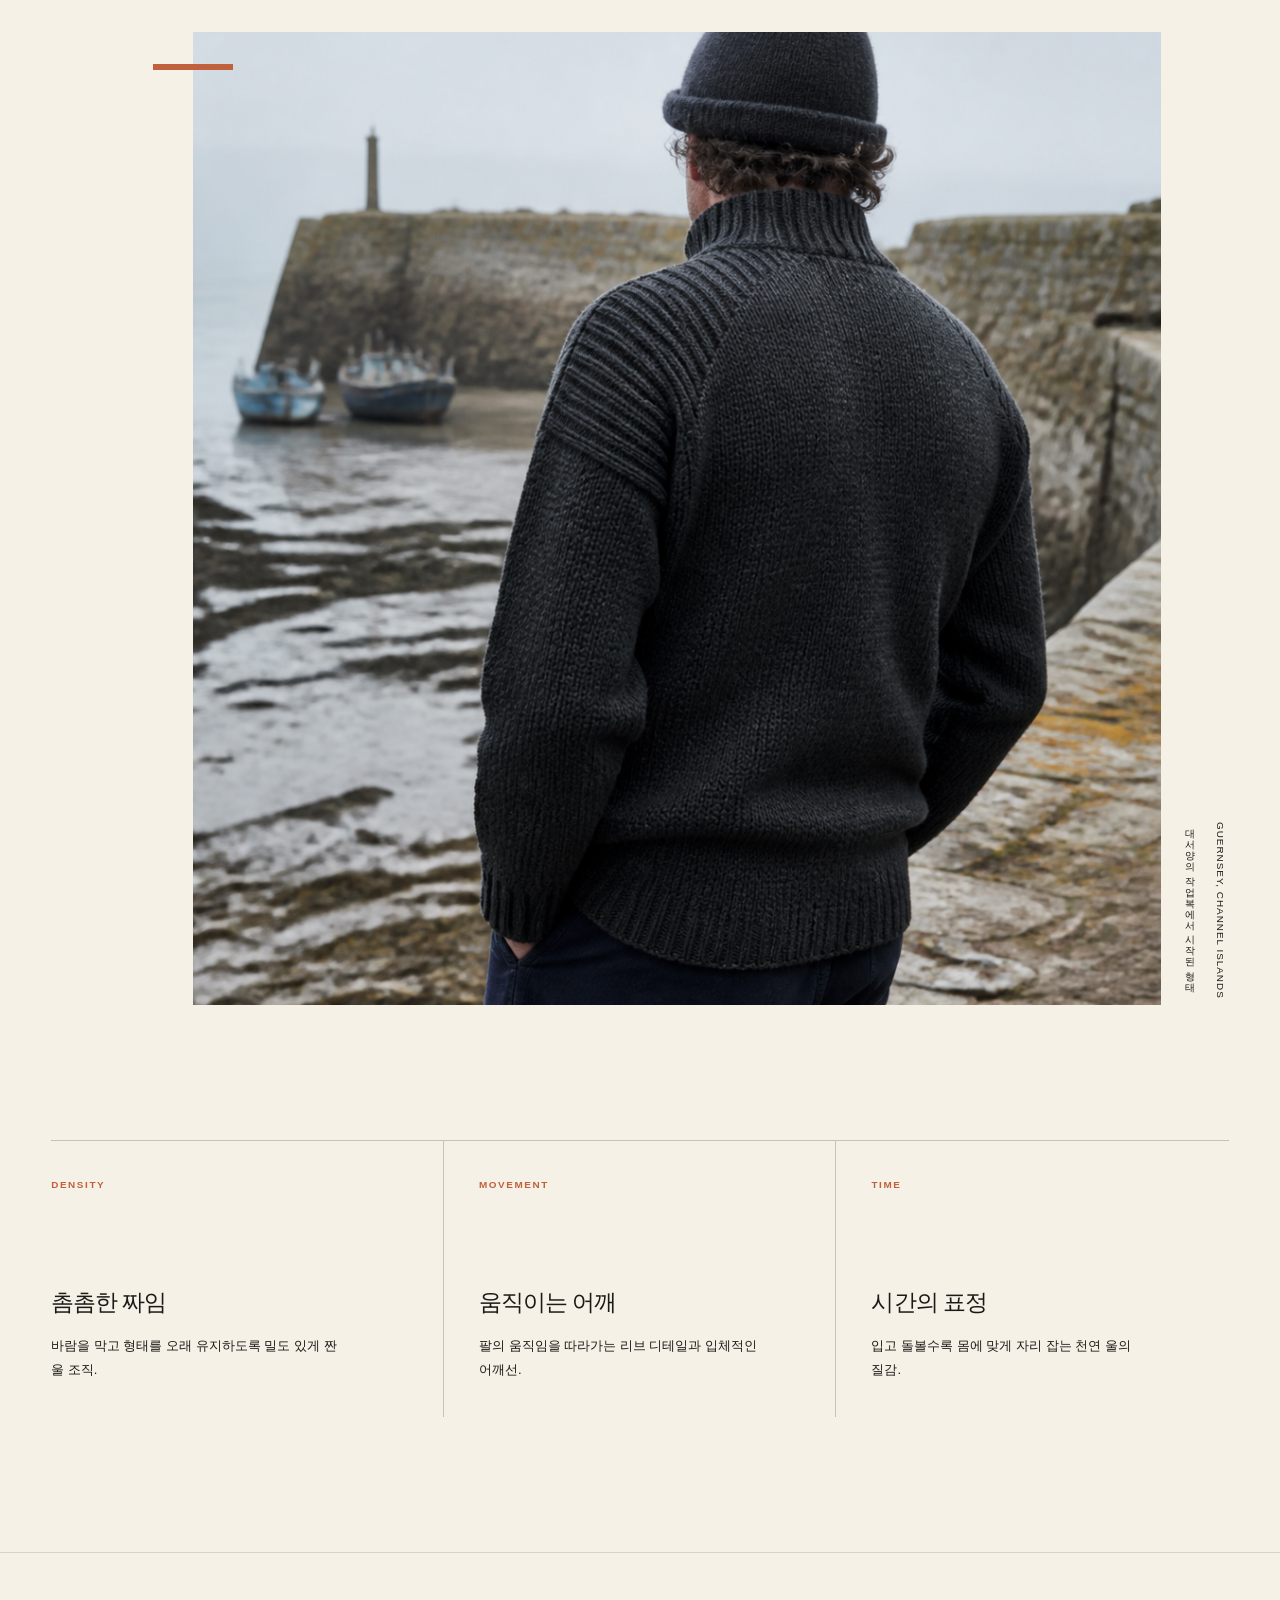
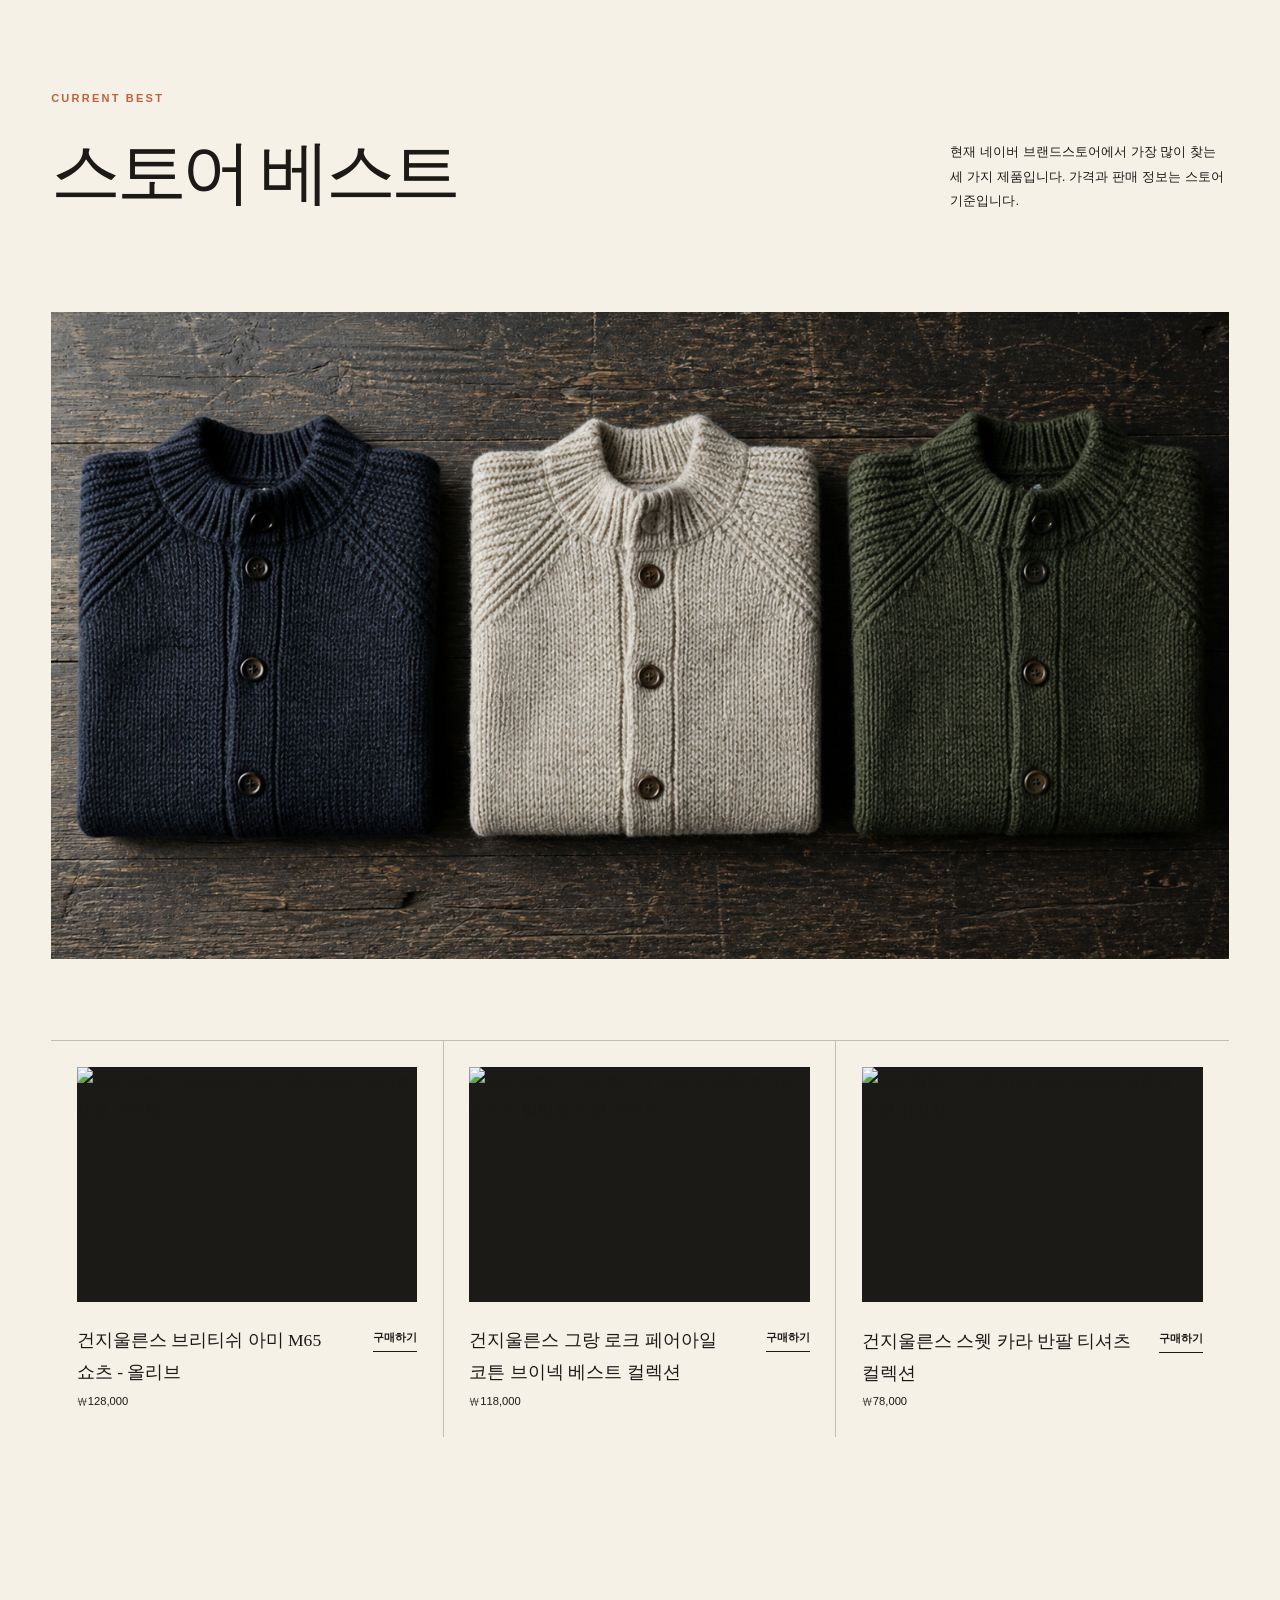
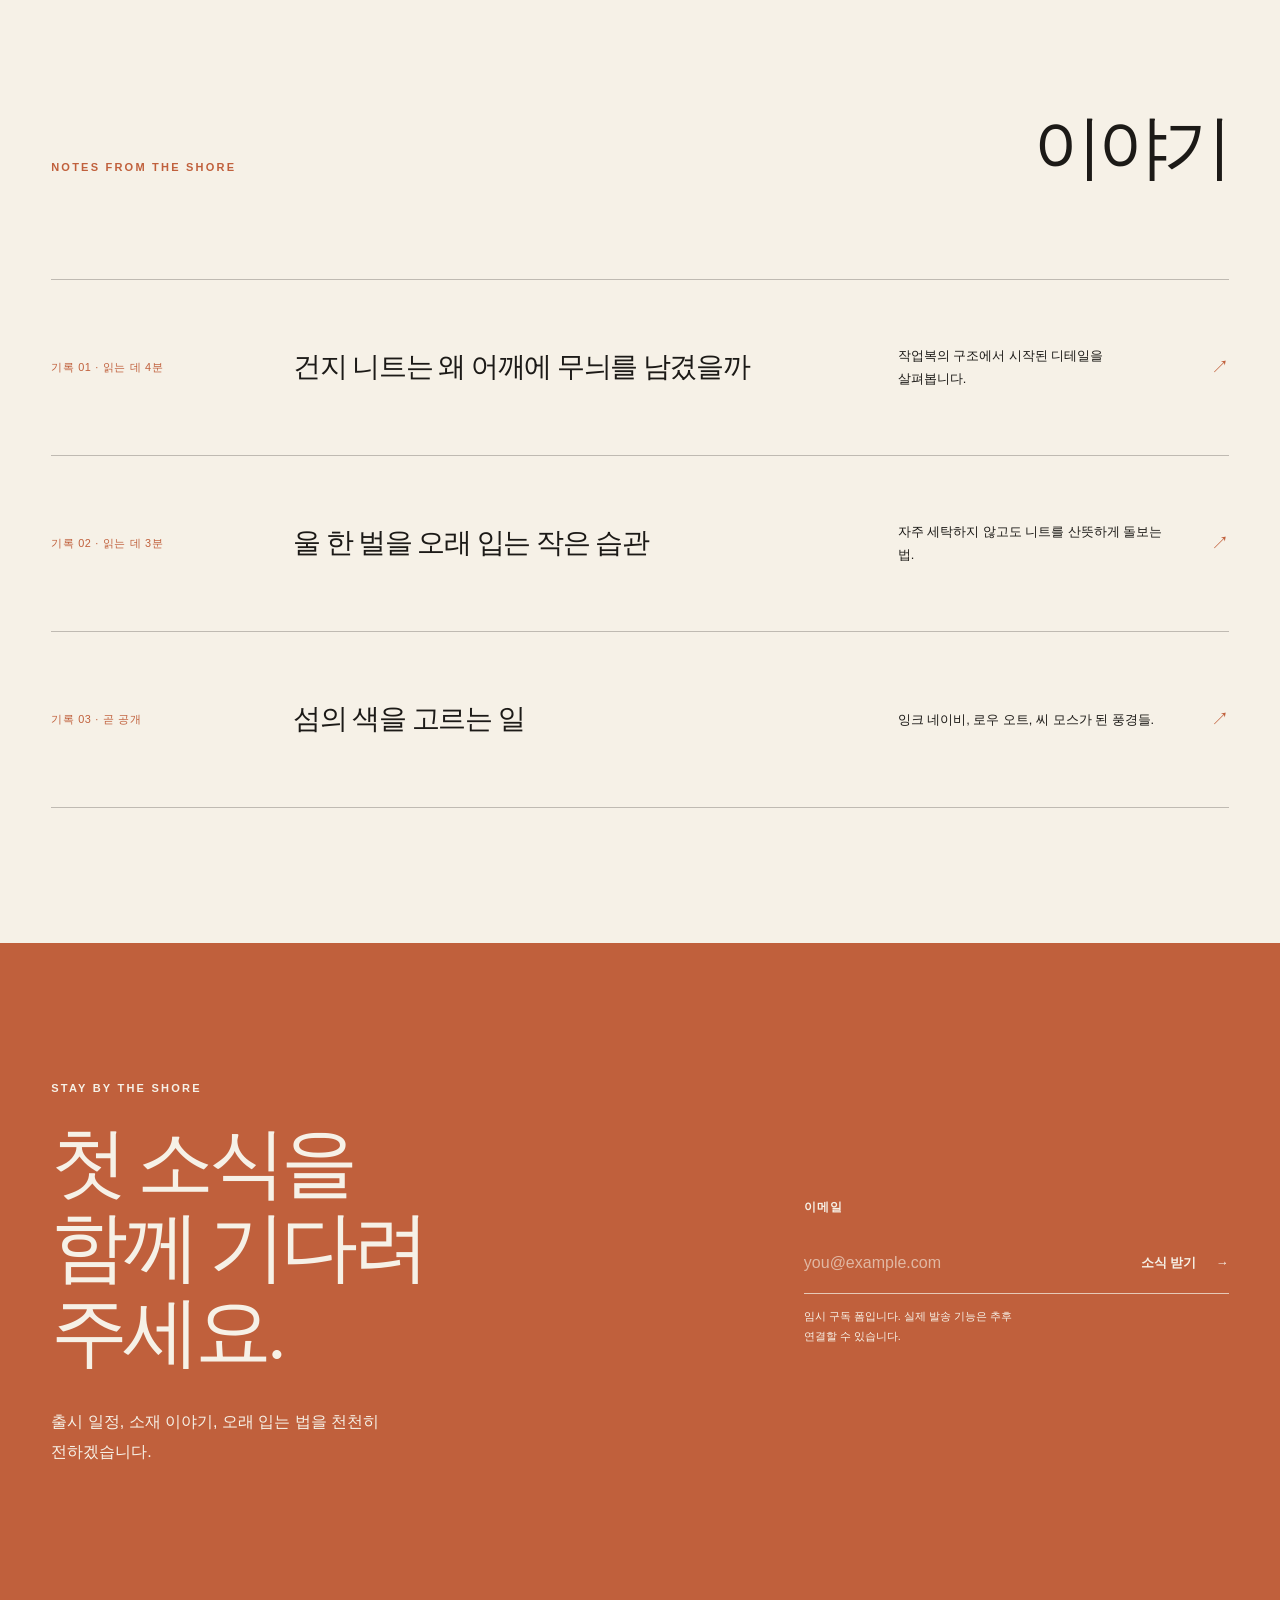
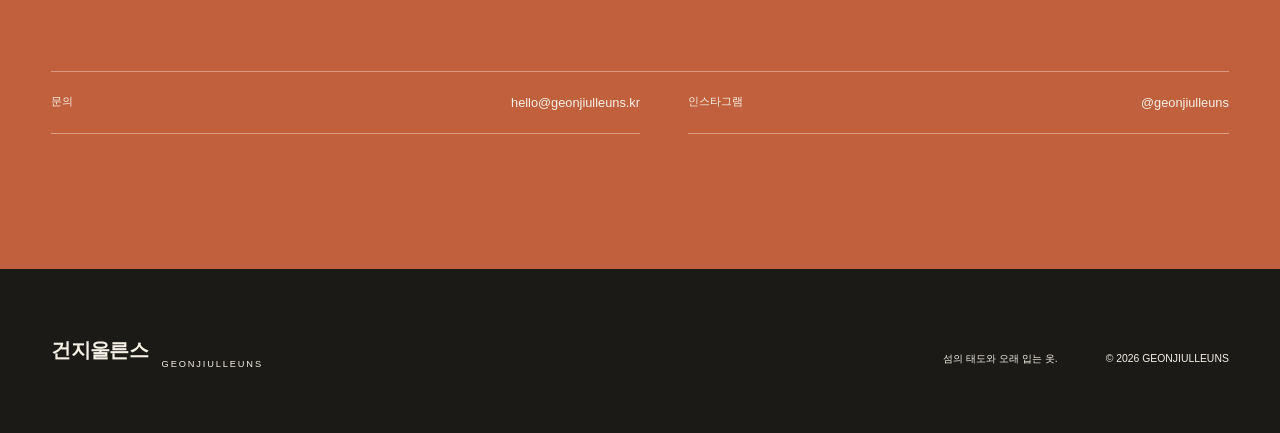
==== commit 4c29c1c3: "Import Naver store product catalog" ====
--- a/index.html
+++ b/index.html
@@ -90,10 +90,10 @@
       <section class="products section" id="products" aria-labelledby="products-title">
         <div class="products__heading">
           <div>
-            <p class="eyebrow reveal">The first collection</p>
-            <h2 id="products-title" class="display-title reveal">첫 번째 가디건</h2>
+            <p class="eyebrow reveal">Current best</p>
+            <h2 id="products-title" class="display-title reveal">스토어 베스트</h2>
           </div>
-          <p class="products__intro reveal">하나의 형태, 세 가지 바다의 색. 소재와 생산 정보는 정식 출시 전 순차적으로 공개할 예정입니다.</p>
+          <p class="products__intro reveal">현재 네이버 브랜드스토어에서 가장 많이 찾는 세 가지 제품입니다. 가격과 판매 정보는 스토어 기준입니다.</p>
         </div>
 
         <div class="collection-image reveal" role="img" aria-label="잉크 네이비, 로우 오트, 씨 모스 색상의 건지 가디건 세 벌"></div>
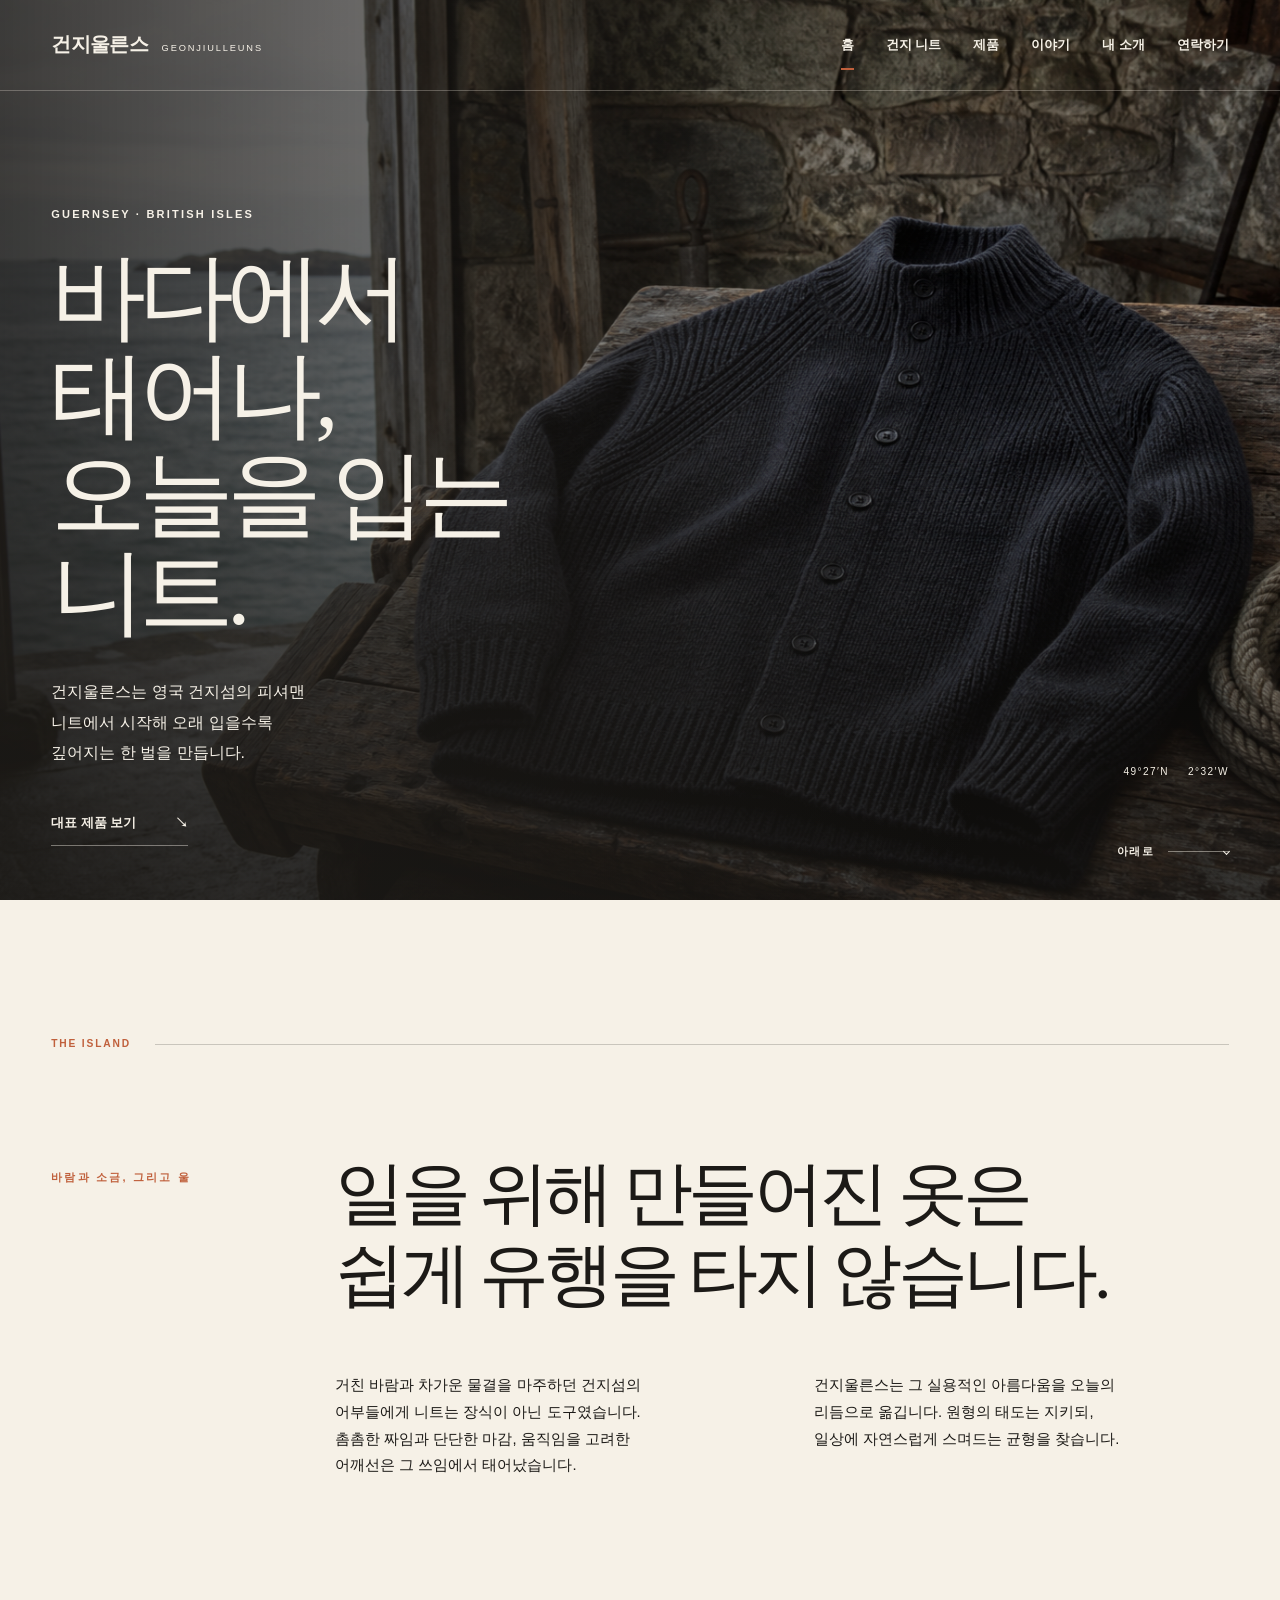
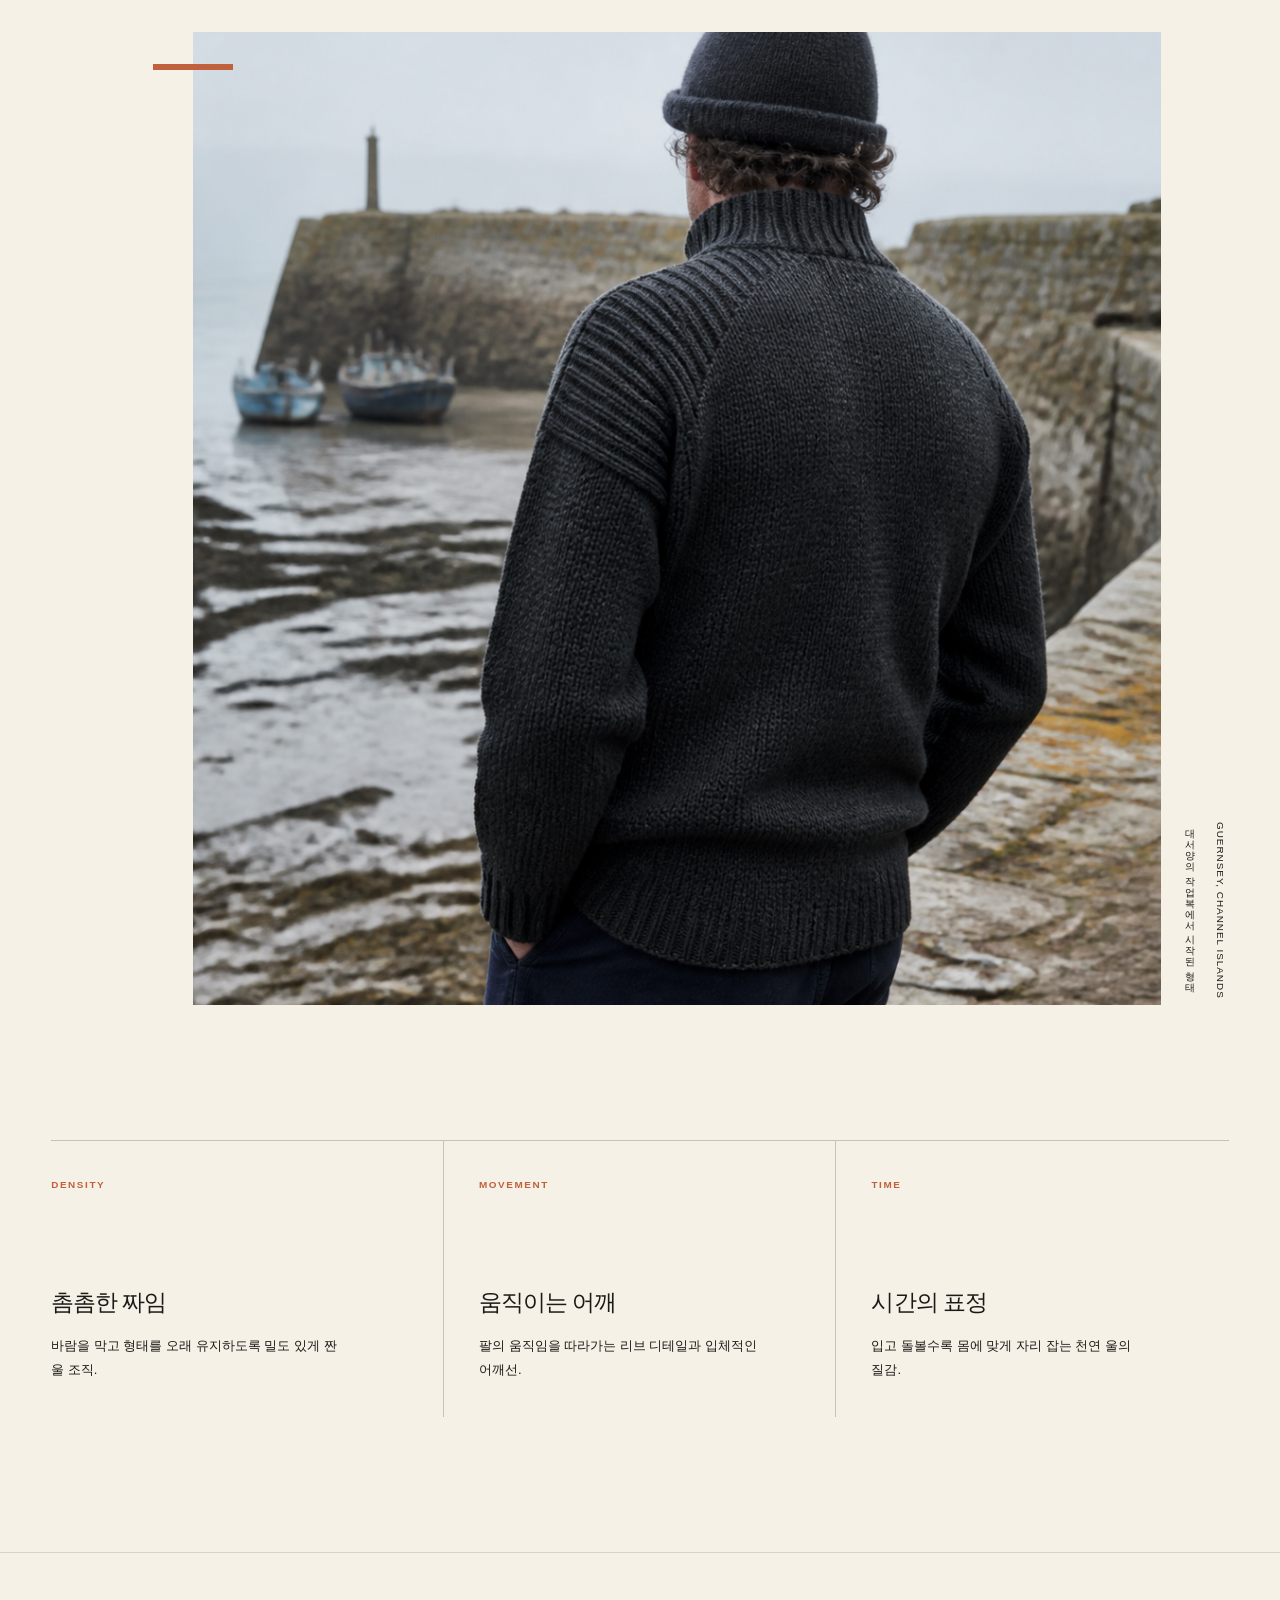
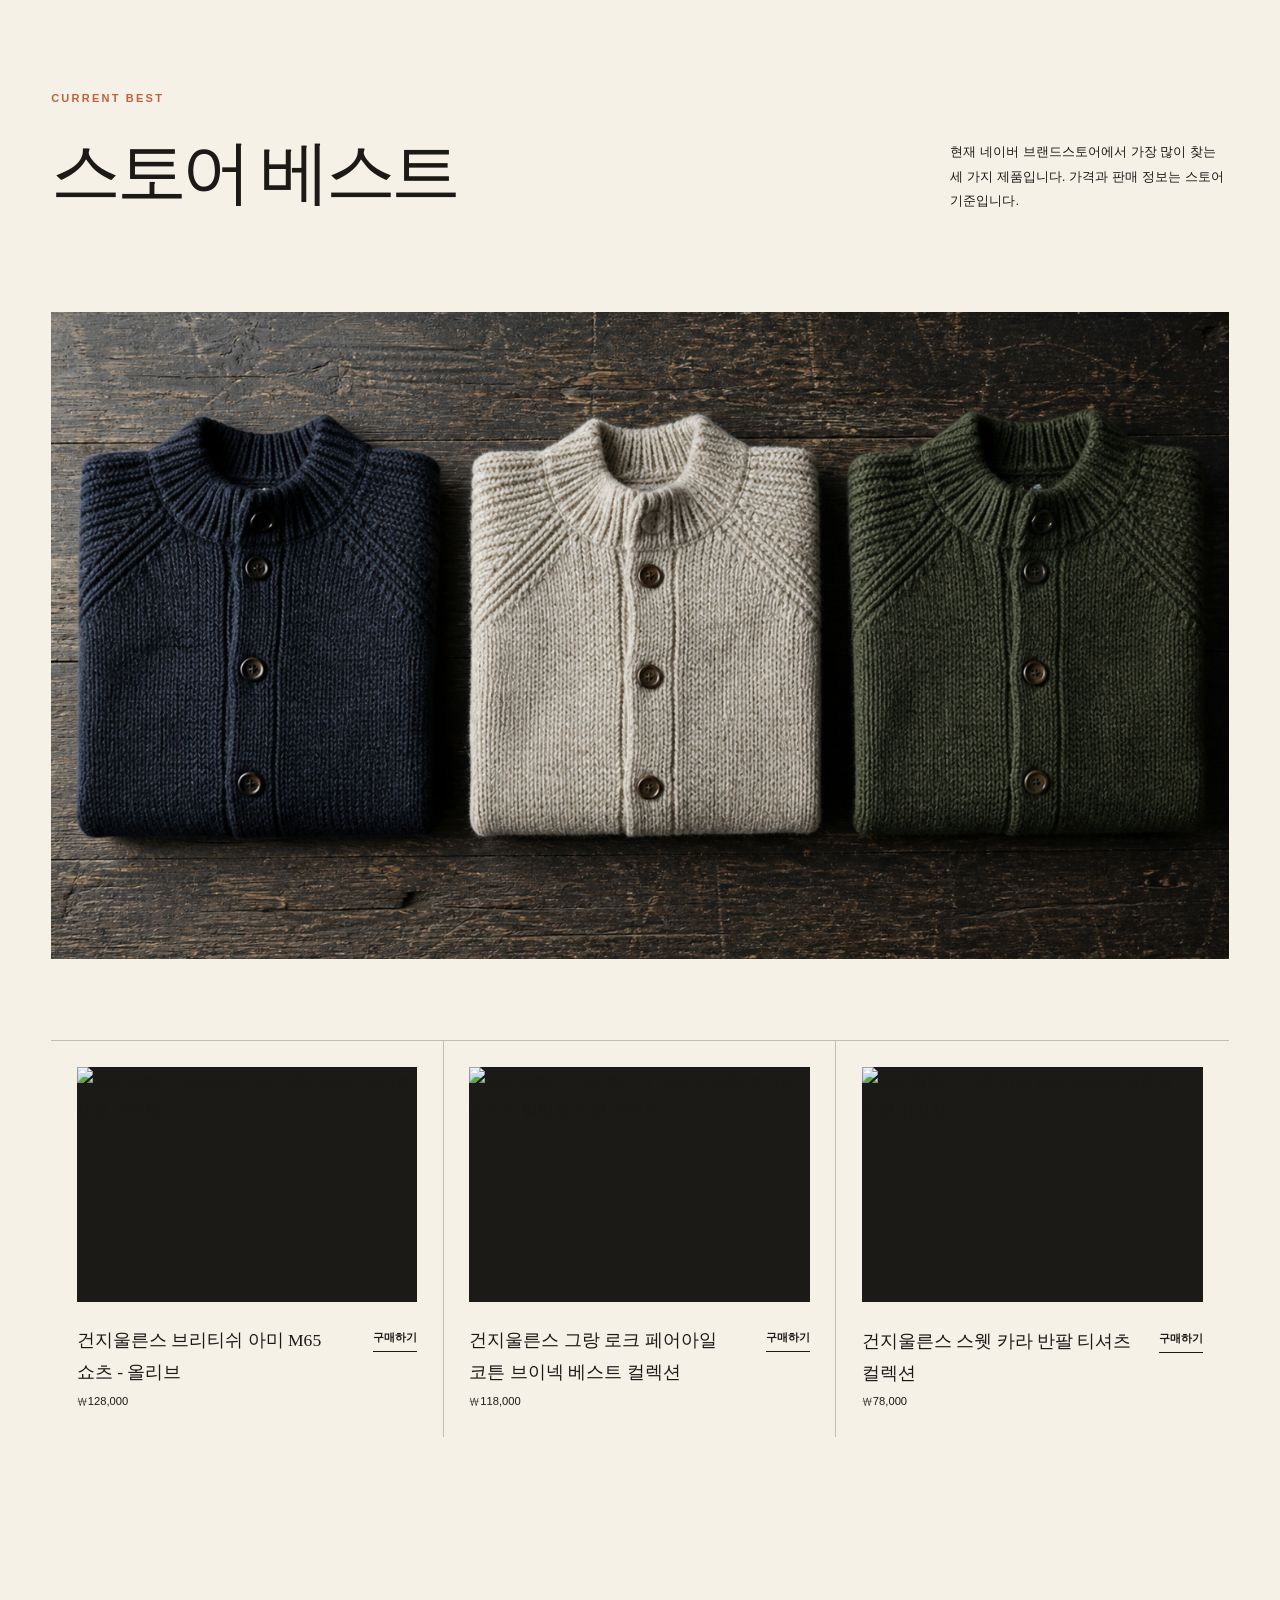
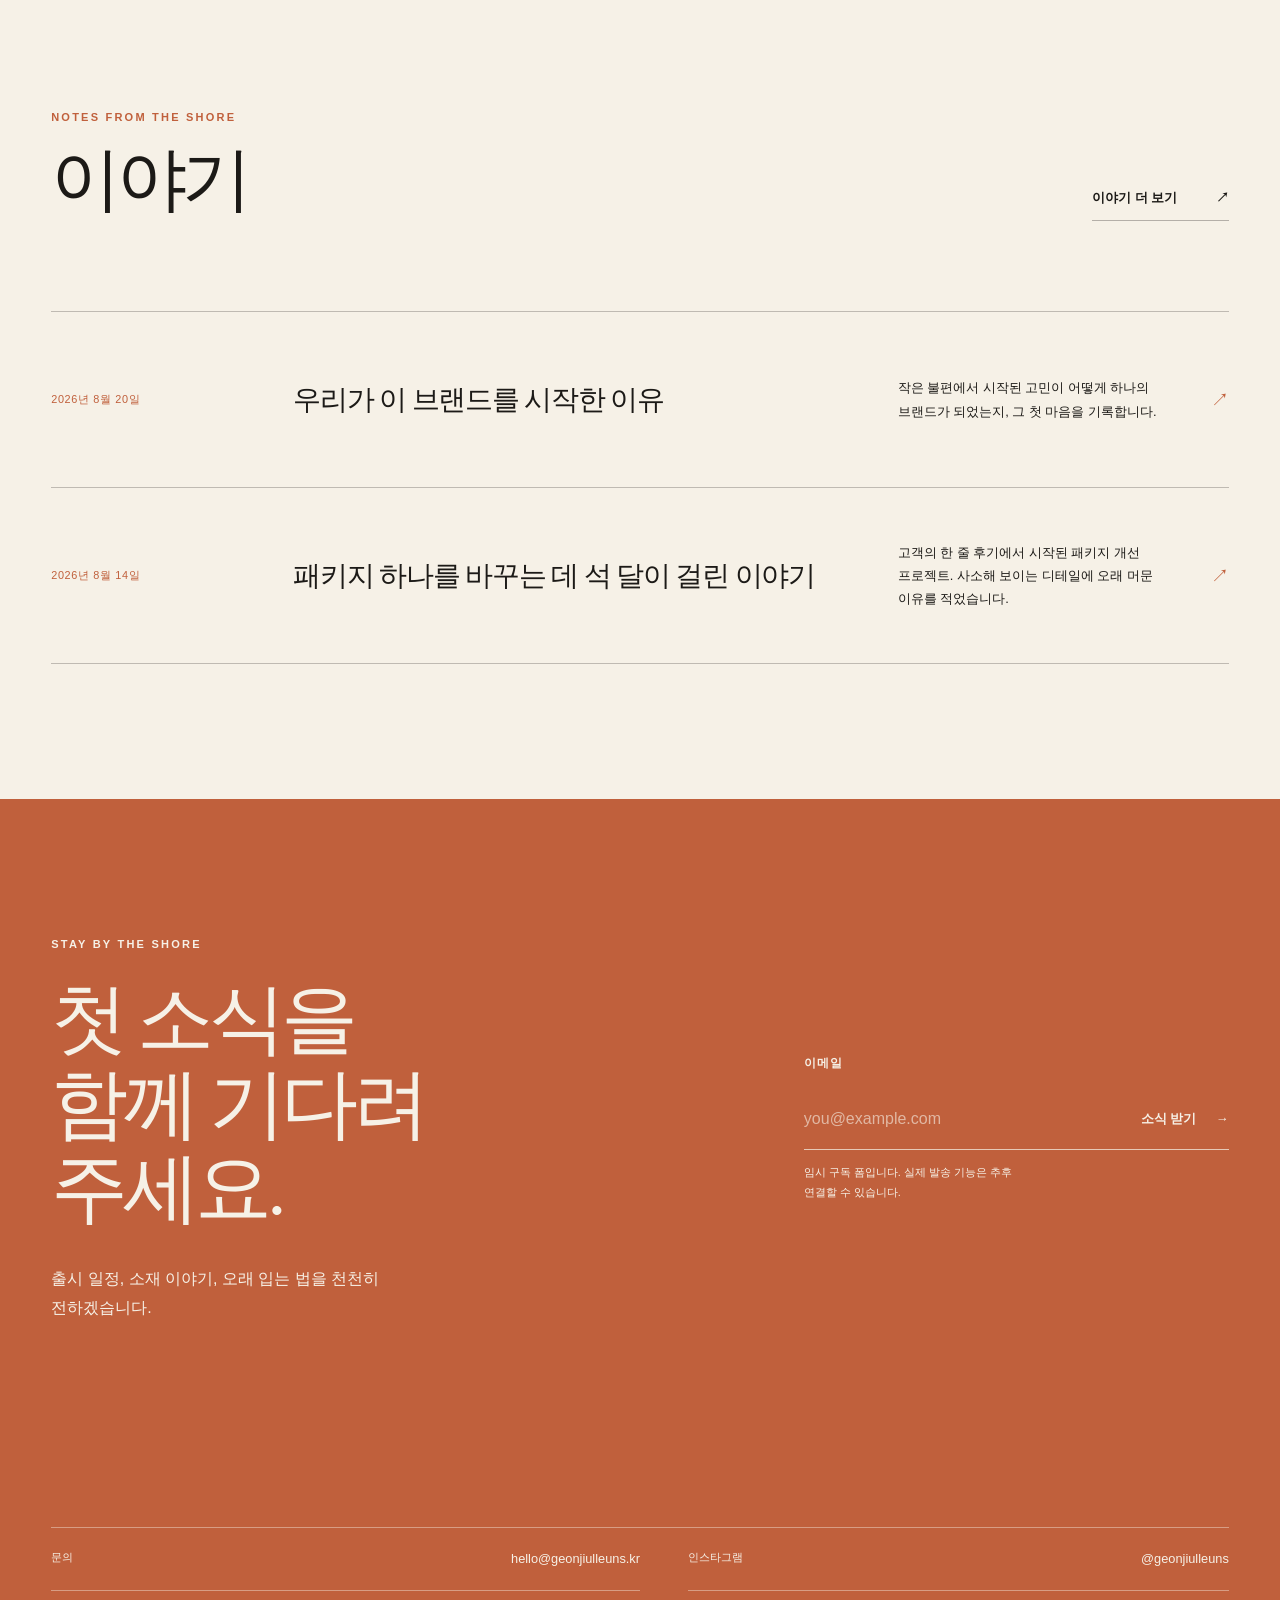
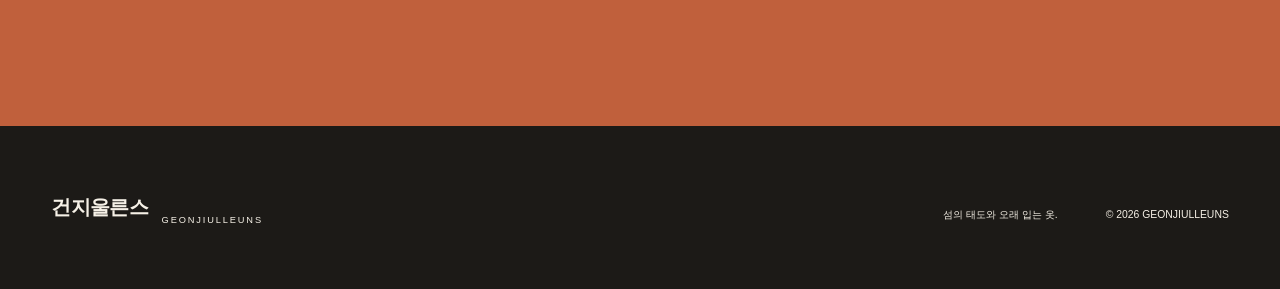
==== commit d1f411c9: "Integrate story blog with brand site" ====
--- a/index.html
+++ b/index.html
@@ -27,7 +27,7 @@
         <a href="#home">홈</a>
         <a href="#guernsey">건지 니트</a>
         <a href="products.html">제품</a>
-        <a href="#journal">이야기</a>
+        <a href="story/">이야기</a>
         <a href="about.html">내 소개</a>
         <a href="#contact">연락하기</a>
       </nav>
@@ -105,28 +105,14 @@
 
       <section class="journal section" id="journal" aria-labelledby="journal-title">
         <div class="journal__heading">
-          <p class="eyebrow reveal">Notes from the shore</p>
-          <h2 id="journal-title" class="display-title reveal">이야기</h2>
+          <div>
+            <p class="eyebrow reveal">Notes from the shore</p>
+            <h2 id="journal-title" class="display-title reveal">이야기</h2>
+          </div>
+          <a class="text-link reveal" href="story/">이야기 더 보기 <span aria-hidden="true">↗</span></a>
         </div>
-        <div class="journal-list">
-          <article class="journal-entry reveal">
-            <span class="journal-entry__date">기록 01 · 읽는 데 4분</span>
-            <h3><a href="#contact">건지 니트는 왜 어깨에 무늬를 남겼을까</a></h3>
-            <p>작업복의 구조에서 시작된 디테일을 살펴봅니다.</p>
-            <span class="journal-entry__arrow" aria-hidden="true">↗</span>
-          </article>
-          <article class="journal-entry reveal">
-            <span class="journal-entry__date">기록 02 · 읽는 데 3분</span>
-            <h3><a href="#contact">울 한 벌을 오래 입는 작은 습관</a></h3>
-            <p>자주 세탁하지 않고도 니트를 산뜻하게 돌보는 법.</p>
-            <span class="journal-entry__arrow" aria-hidden="true">↗</span>
-          </article>
-          <article class="journal-entry reveal">
-            <span class="journal-entry__date">기록 03 · 곧 공개</span>
-            <h3><a href="#contact">섬의 색을 고르는 일</a></h3>
-            <p>잉크 네이비, 로우 오트, 씨 모스가 된 풍경들.</p>
-            <span class="journal-entry__arrow" aria-hidden="true">↗</span>
-          </article>
+        <div class="journal-list reveal" data-story-list data-story-source="story/posts.json" data-story-base="story/" data-story-limit="3" aria-live="polite">
+          <p class="story-status" role="status">이야기를 불러오는 중입니다.</p>
         </div>
       </section>
 
--- a/styles.css
+++ b/styles.css
@@ -265,6 +265,83 @@
 .journal-entry p { margin: 0; font-size: 0.8rem; }
 .journal-entry__arrow { justify-self: end; color: var(--terra); font-size: 1.1rem; }
 .journal-entry:hover h3 { color: var(--terra); }
+.story-status { min-height: 11rem; margin: 0; padding: 3rem 0; font-size: 0.82rem; }
+.story-status.is-error { color: var(--terra); }
+
+.story-page {
+  min-height: 78svh;
+  padding: max(11rem, 20vh) var(--gutter) var(--section-space);
+}
+.story-page__inner { max-width: var(--max); margin: 0 auto; }
+.story-page__head { display: grid; grid-template-columns: 1.25fr 0.75fr; align-items: end; gap: 4rem; margin-bottom: max(5rem, 12vh); }
+.story-page__head h1 { margin: 0; }
+.story-page__intro { justify-self: end; margin: 0; font-size: 0.84rem; }
+.journal-list--page .journal-entry { min-height: 12rem; }
+
+.story-post-page {
+  min-height: 78svh;
+  padding: max(10rem, 18vh) var(--gutter) var(--section-space);
+}
+.story-post-wrap { width: min(100%, 680px); margin: 0 auto; }
+.story-back {
+  display: inline-flex;
+  gap: 0.65rem;
+  align-items: center;
+  padding: 0.55rem 0;
+  border-bottom: 1px solid color-mix(in srgb, var(--ink) 30%, transparent);
+  font-size: 0.72rem;
+  font-weight: 700;
+}
+.story-back:hover { color: var(--terra); }
+.story-post { padding-top: max(4rem, 9vh); }
+.story-post__head time { color: var(--terra); font-size: 0.7rem; letter-spacing: 0.06em; }
+.story-post__head h1 {
+  margin: 1rem 0 1.5rem;
+  font-family: var(--display);
+  font-size: clamp(2.5rem, 5.4vw, 4.8rem);
+  font-weight: 400;
+  line-height: 1.25;
+  letter-spacing: -0.055em;
+}
+.story-post__meta { display: flex; flex-wrap: wrap; gap: 0.45rem 1rem; margin-top: 0.35rem; font-size: 0.72rem; }
+.story-tags { display: flex; flex-wrap: wrap; gap: 0.45rem; margin-top: 1.2rem; }
+.story-tag { padding: 0.2rem 0.65rem; border: 1px solid color-mix(in srgb, var(--terra) 40%, transparent); font-size: 0.68rem; }
+.story-rule { width: 4rem; margin: max(3rem, 7vh) 0; border: 0; border-top: 2px solid var(--terra); }
+.story-post__body { font-size: clamp(1rem, 1.15vw, 1.06rem); line-height: 2; }
+.story-post__body p { margin: 0 0 1.7em; }
+.story-post__body h2,
+.story-faq h2 {
+  margin: 2.8em 0 1em;
+  font-family: var(--display);
+  font-size: clamp(1.55rem, 2.5vw, 2.15rem);
+  font-weight: 400;
+  line-height: 1.45;
+  letter-spacing: -0.035em;
+}
+.story-post__body ul { margin: 0 0 1.7em; padding-left: 1.25rem; }
+.story-post__body li { margin-bottom: 0.5rem; }
+.story-post__body li::marker { color: var(--terra); }
+.story-faq { margin-top: max(4rem, 9vh); }
+.story-faq h2 { margin-top: 0; }
+.story-faq details { border-top: 1px solid color-mix(in srgb, var(--ink) 20%, transparent); }
+.story-faq details:last-of-type { border-bottom: 1px solid color-mix(in srgb, var(--ink) 20%, transparent); }
+.story-faq summary { padding: 1.25rem 2rem 1.25rem 0; cursor: pointer; font-weight: 700; }
+.story-faq summary::marker { color: var(--terra); }
+.story-faq details p { margin: 0 0 1.4rem; font-size: 0.92rem; }
+.story-sources { margin-top: max(3.5rem, 8vh); font-size: 0.76rem; }
+.story-sources h2 { margin: 0 0 0.85rem; color: var(--terra); font: 700 0.68rem/1.4 var(--body); letter-spacing: 0.12em; text-transform: uppercase; }
+.story-sources ol { margin: 0; padding-left: 1.25rem; }
+.story-sources a { border-bottom: 1px solid color-mix(in srgb, var(--ink) 30%, transparent); }
+.story-sources a:hover { color: var(--terra); }
+.story-pagination { display: grid; grid-template-columns: 1fr 1fr; gap: 2rem; margin-top: max(5rem, 11vh); border-top: 1px solid color-mix(in srgb, var(--ink) 22%, transparent); }
+.story-pagination a { display: block; padding: 1.6rem 0; }
+.story-pagination a:hover .story-pagination__title { color: var(--terra); }
+.story-pagination__direction { margin-bottom: 0.45rem; color: var(--terra); font-size: 0.65rem; letter-spacing: 0.1em; }
+.story-pagination__title { font-family: var(--display); font-size: 1rem; line-height: 1.55; }
+.story-pagination__next { text-align: right; }
+.story-not-found { padding: max(5rem, 12vh) 0; }
+.story-not-found h1 { margin: 0 0 1rem; font-family: var(--display); font-size: clamp(2.4rem, 5vw, 4rem); font-weight: 400; }
+.story-not-found p { margin: 0 0 2rem; }
 
 .contact { display: grid; grid-template-columns: 1.2fr 0.8fr; gap: clamp(4rem, 9vw, 10rem); color: var(--cream); background: var(--terra); }
 .contact .eyebrow { color: var(--cream); }
@@ -411,6 +488,8 @@
   .products__heading { grid-template-columns: 1fr; gap: 1.5rem; }
   .journal-entry { grid-template-columns: 0.5fr 1.5fr 2rem; }
   .journal-entry p { display: none; }
+  .story-page__head { grid-template-columns: 1fr; gap: 1.5rem; }
+  .story-page__intro { justify-self: start; }
   .contact { grid-template-columns: 1fr; }
   .about-hero { grid-template-columns: 1fr 0.72fr; }
   .about-story__grid { gap: 4rem; }
@@ -458,6 +537,13 @@
   .journal-entry__date { grid-column: 1; }
   .journal-entry h3 { grid-column: 1; }
   .journal-entry__arrow { grid-column: 2; grid-row: 1 / span 2; }
+  .story-page,
+  .story-post-page { padding-top: max(8.5rem, 16vh); }
+  .journal-list--page .journal-entry { min-height: 10rem; }
+  .story-post { padding-top: max(3rem, 7vh); }
+  .story-post__head h1 { font-size: clamp(2.35rem, 11.5vw, 3.7rem); }
+  .story-pagination { grid-template-columns: 1fr; gap: 0; }
+  .story-pagination__next { text-align: left; border-top: 1px solid color-mix(in srgb, var(--ink) 18%, transparent); }
   .contact__pitch h2 { font-size: clamp(3rem, 14vw, 4.5rem); }
   .contact-form__row { grid-template-columns: 1fr; }
   .contact-form button { justify-self: end; padding-left: 0; }
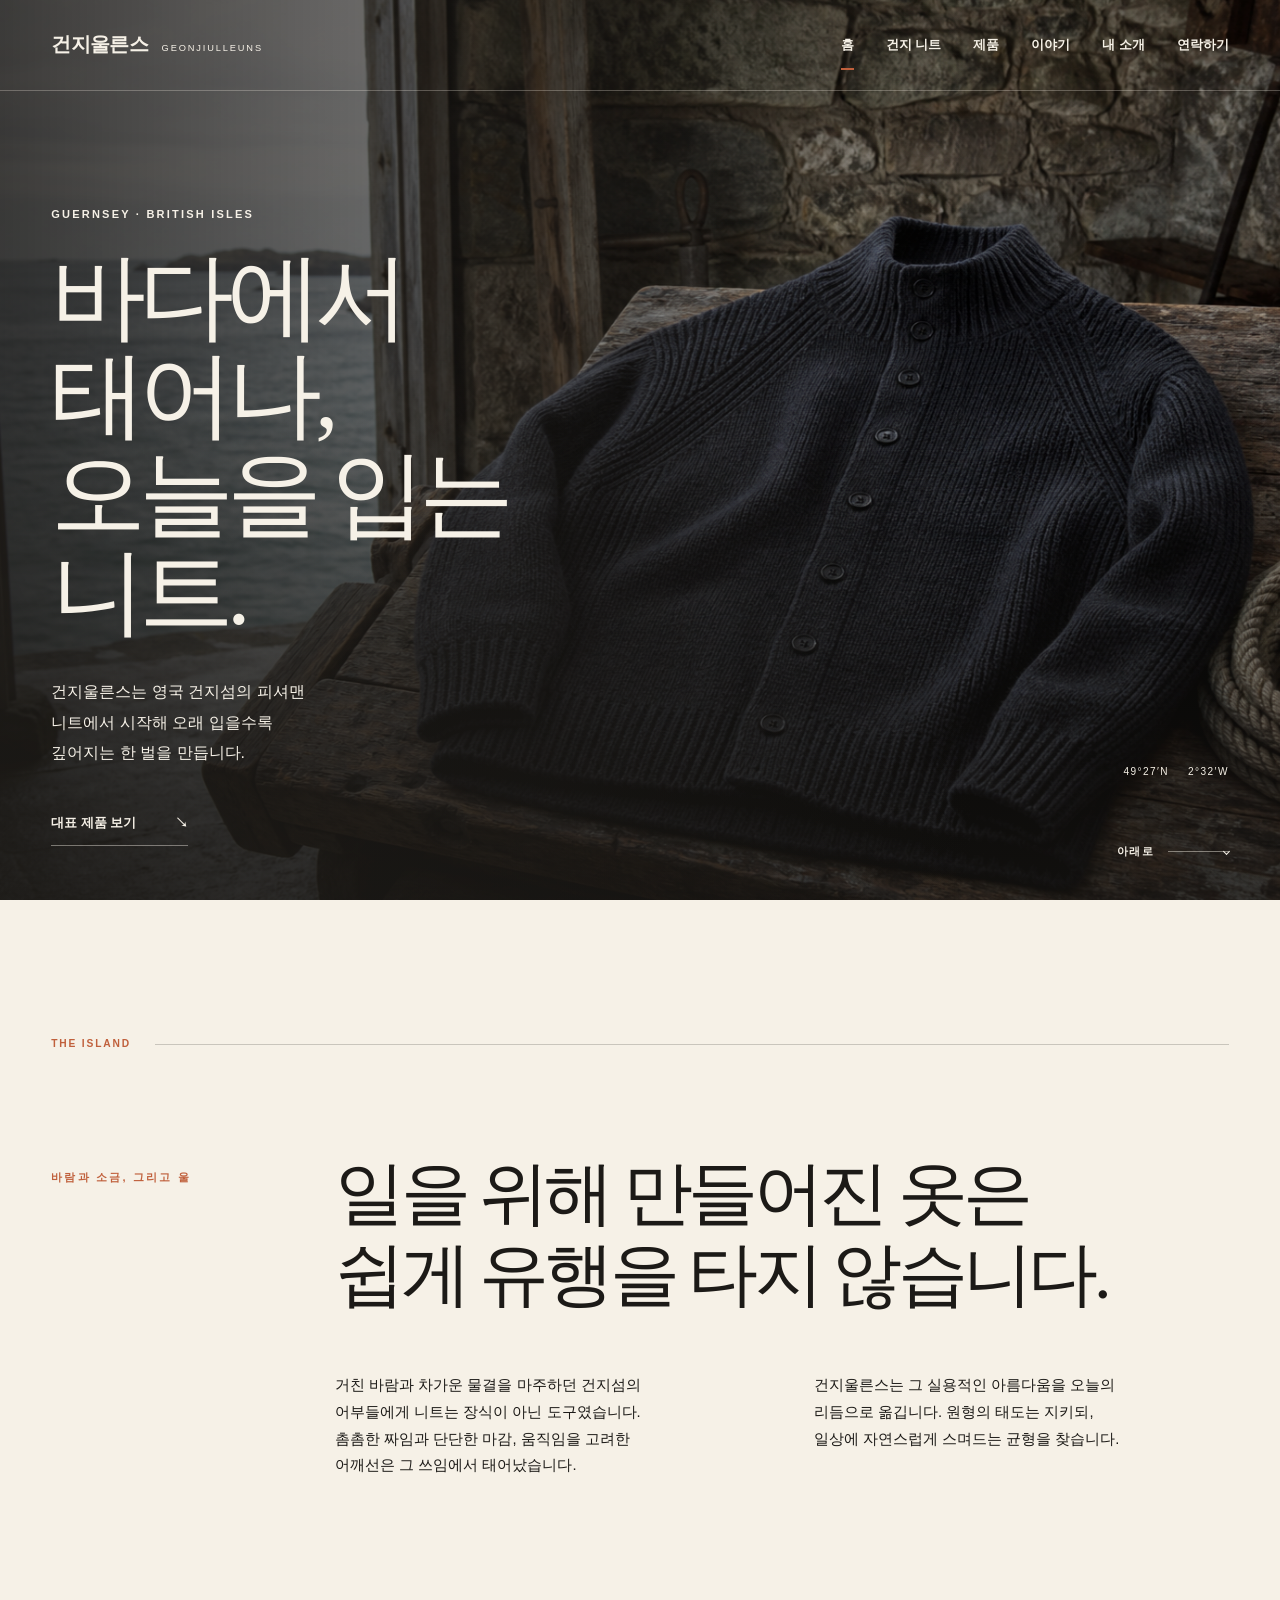
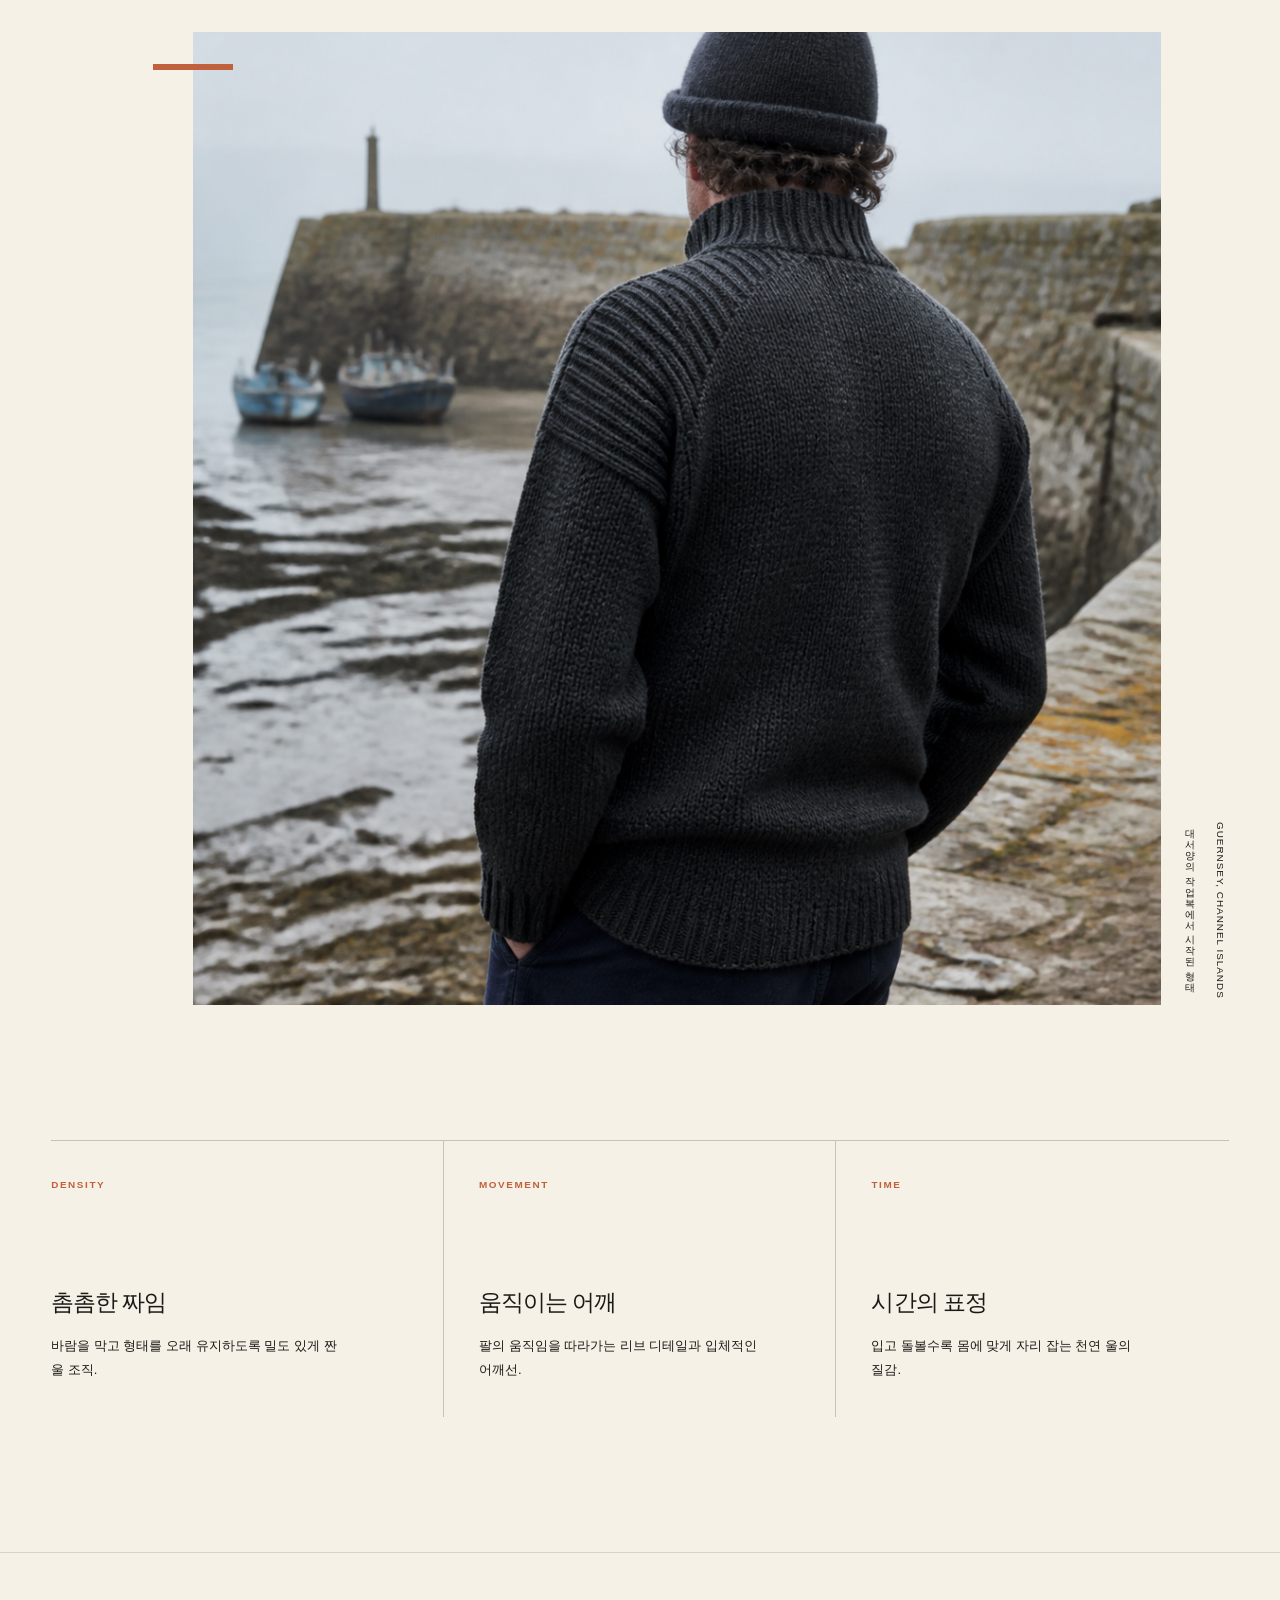
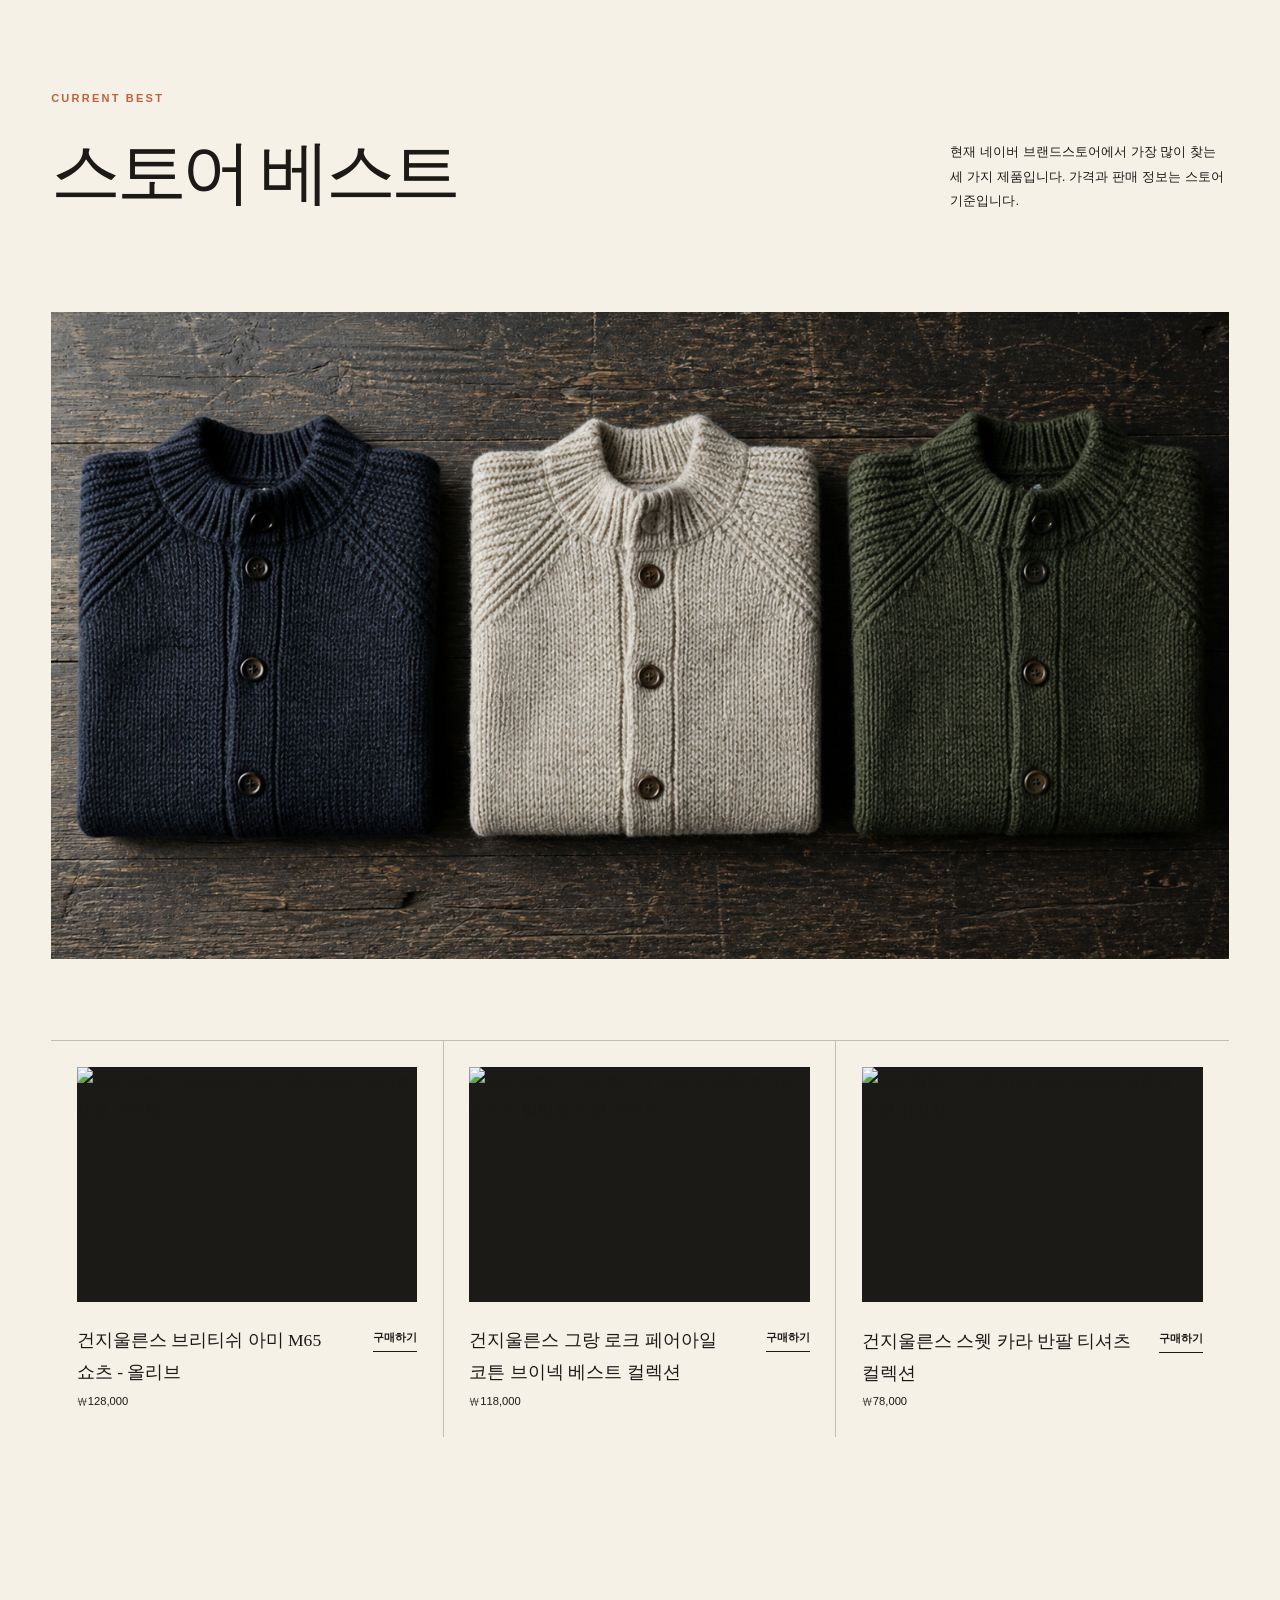
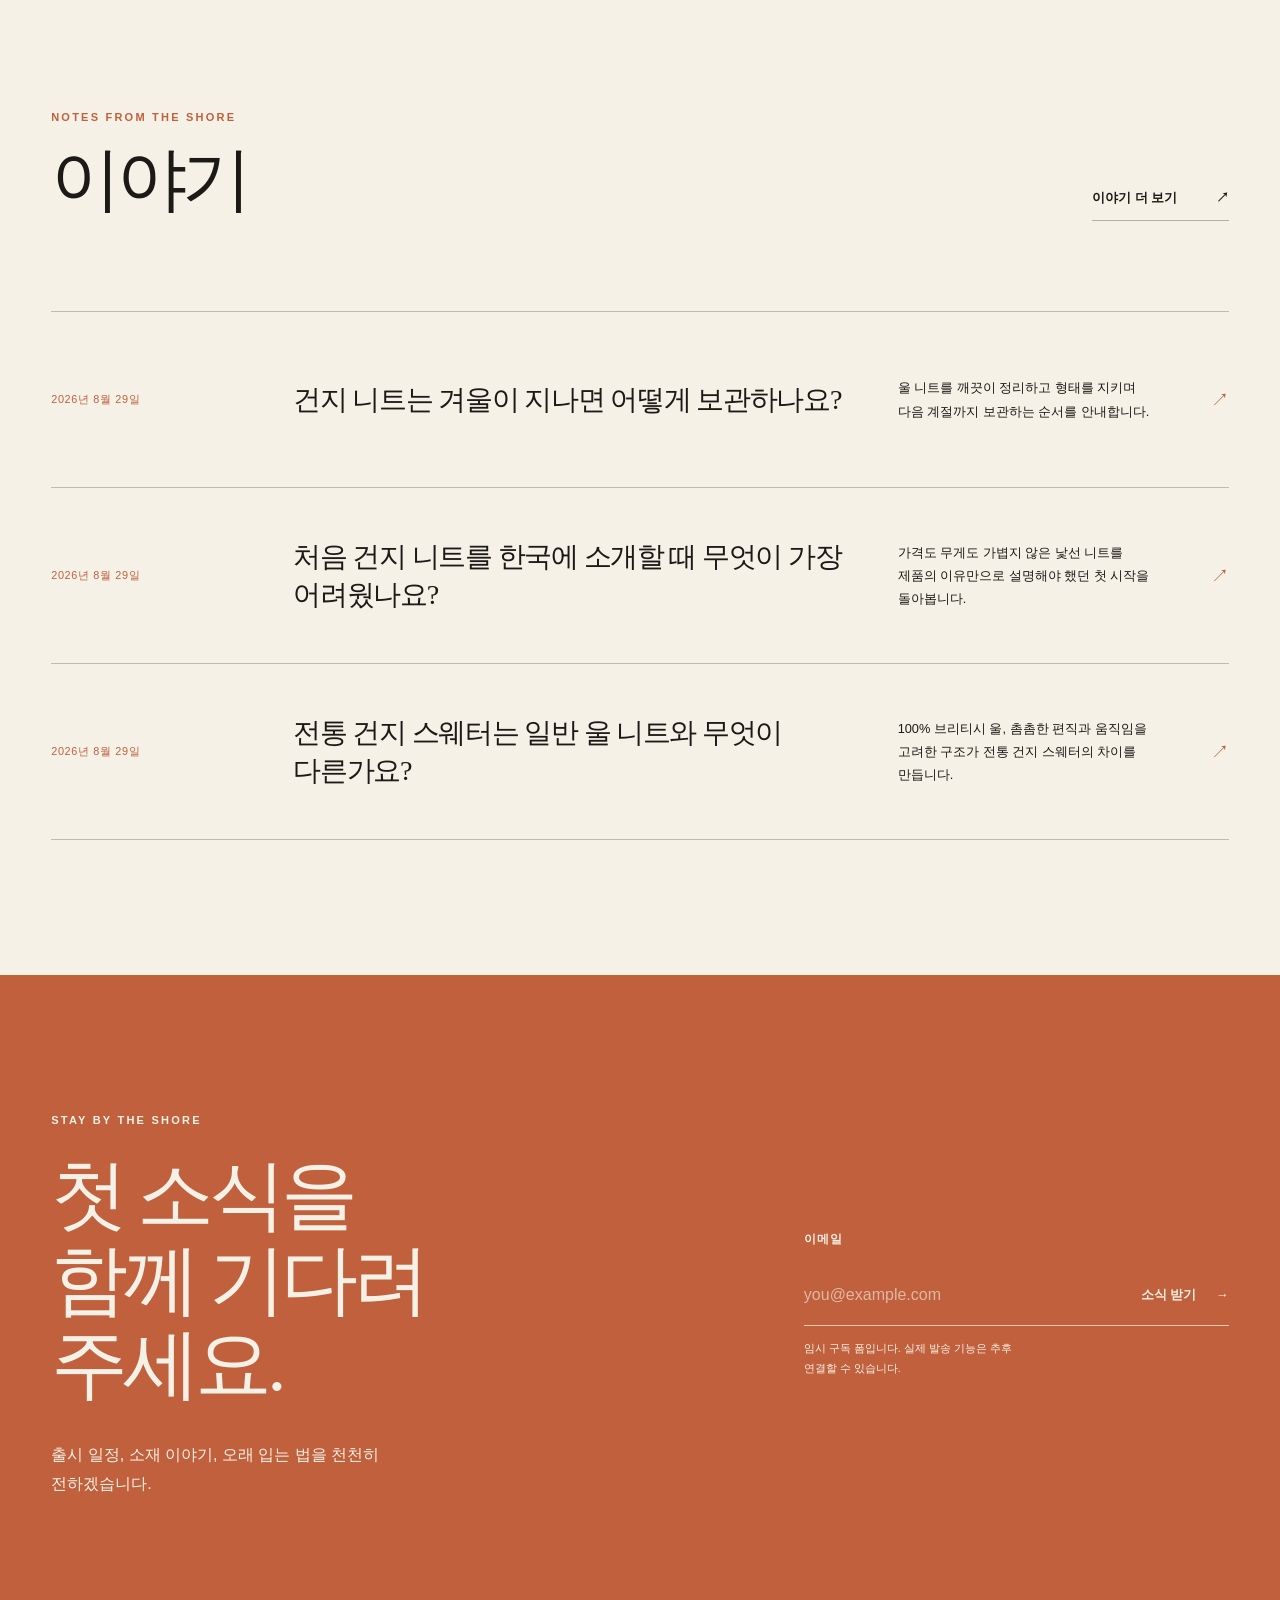
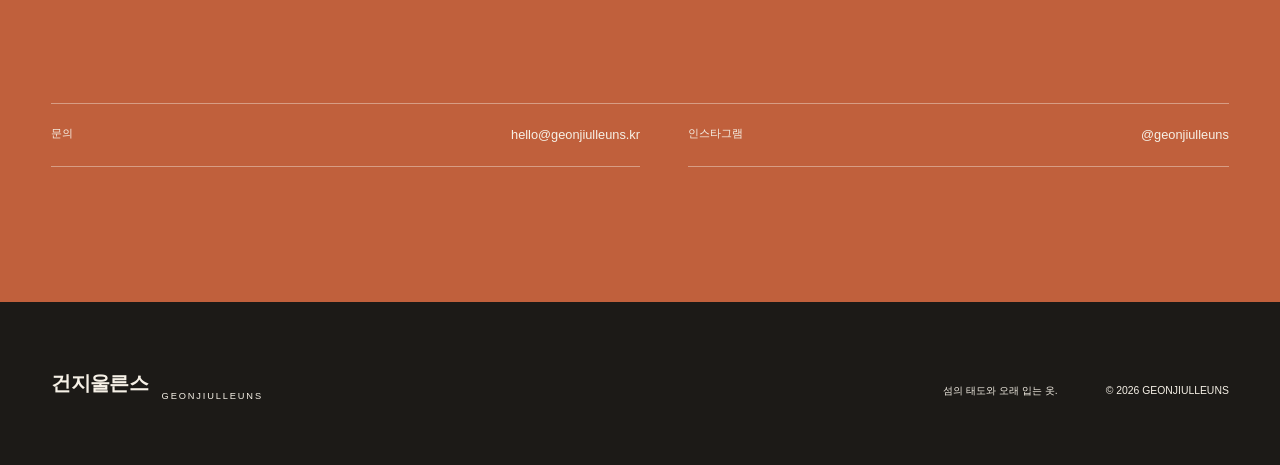
==== commit 4039e508: "Align blog posts with SEO publishing standard" ====
--- a/index.html
+++ b/index.html
@@ -6,8 +6,14 @@
     <meta name="description" content="건지울른스 — 영국 건지섬의 바다와 오래된 피셔맨 니트에서 시작한 헤리티지 울 가디건.">
     <meta name="theme-color" content="#1C1A17">
     <title>건지울른스 | 헤리티지 피셔맨 울 가디건</title>
+    <link rel="canonical" href="https://guernsey-woollens.vercel.app/">
+    <meta property="og:type" content="website">
+    <meta property="og:title" content="건지울른스 | 헤리티지 피셔맨 울 가디건">
+    <meta property="og:description" content="건지울른스 — 영국 건지섬의 바다와 오래된 피셔맨 니트에서 시작한 헤리티지 울 가디건.">
+    <meta property="og:url" content="https://guernsey-woollens.vercel.app/">
     <link rel="stylesheet" href="styles.css">
     <script src="script.js" defer></script>
+    <script type="application/ld+json">{"@context":"https://schema.org","@graph":[{"@type":"Organization","@id":"https://guernsey-woollens.vercel.app/#organization","name":"건지울른스","url":"https://guernsey-woollens.vercel.app/"},{"@type":"WebSite","@id":"https://guernsey-woollens.vercel.app/#website","name":"건지울른스","url":"https://guernsey-woollens.vercel.app/","publisher":{"@id":"https://guernsey-woollens.vercel.app/#organization"},"inLanguage":"ko-KR"}]}</script>
   </head>
   <body>
     <a class="skip-link" href="#main">본문으로 바로가기</a>
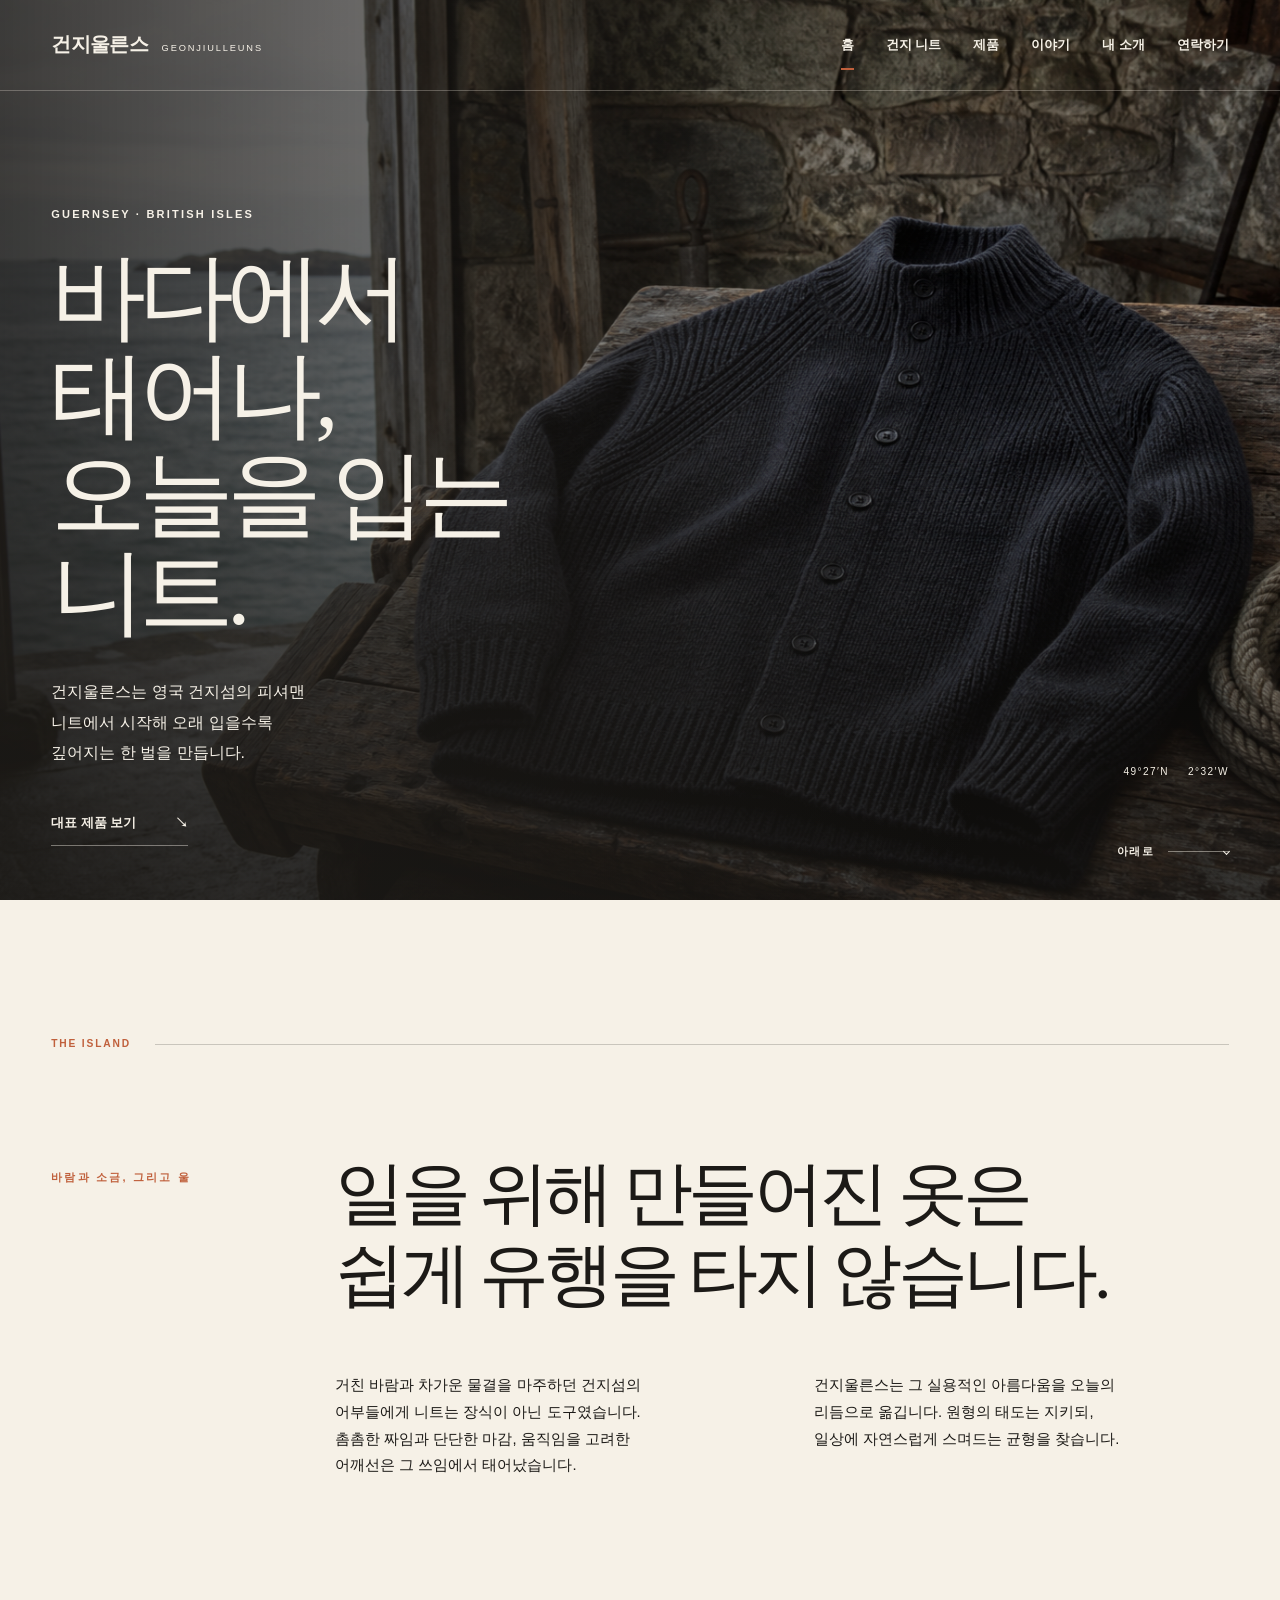
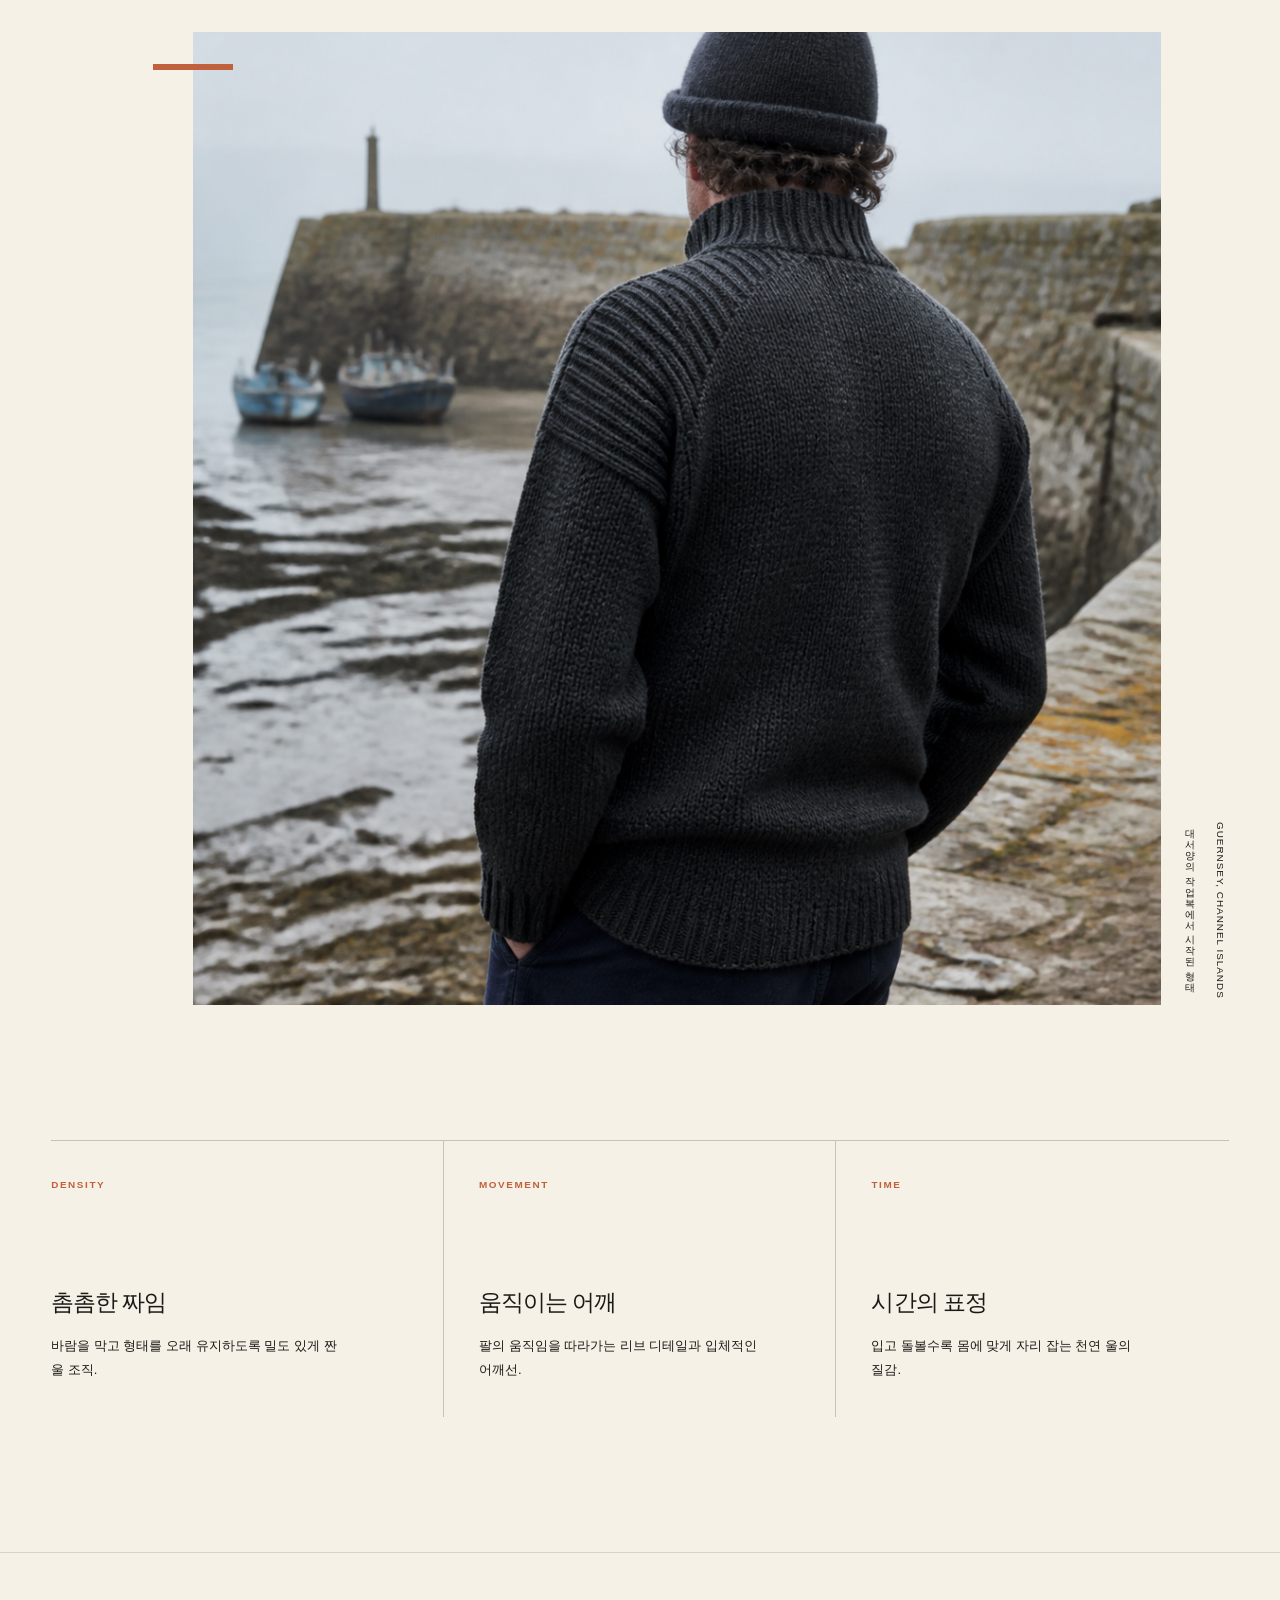
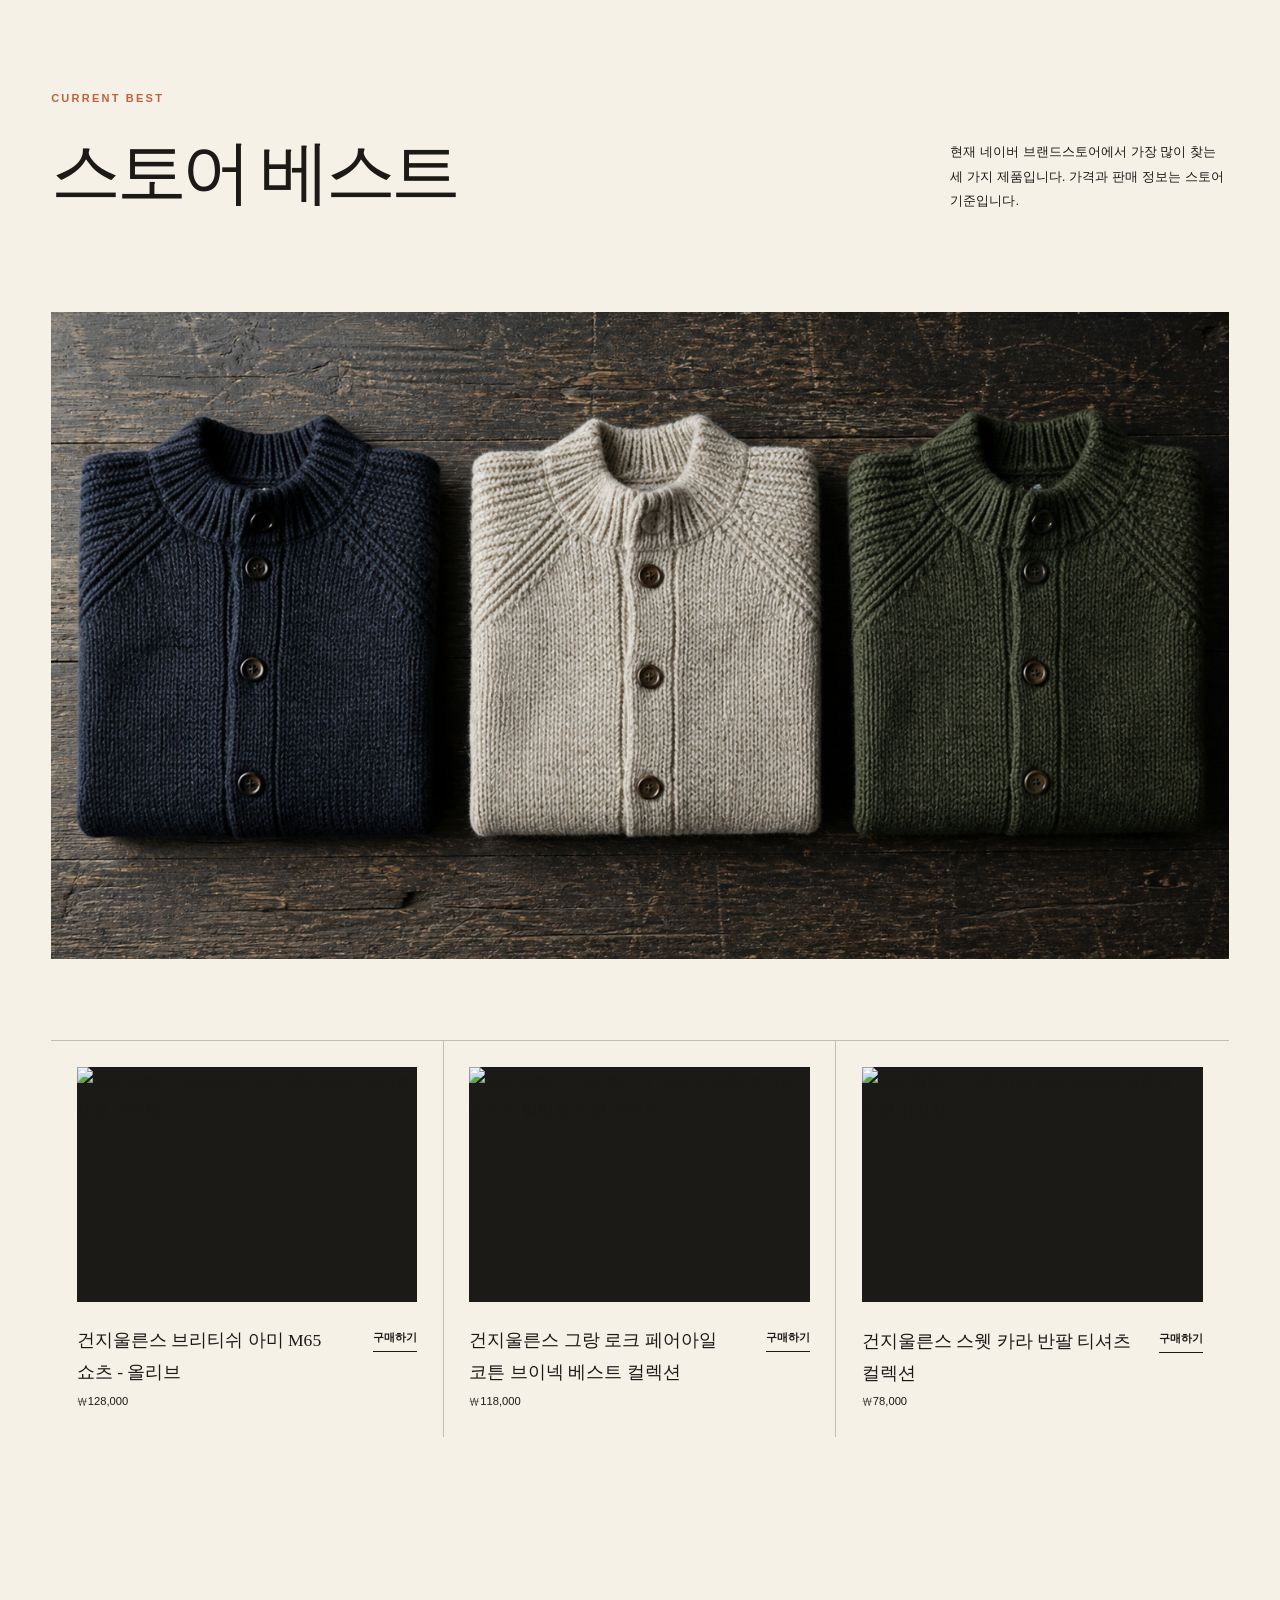
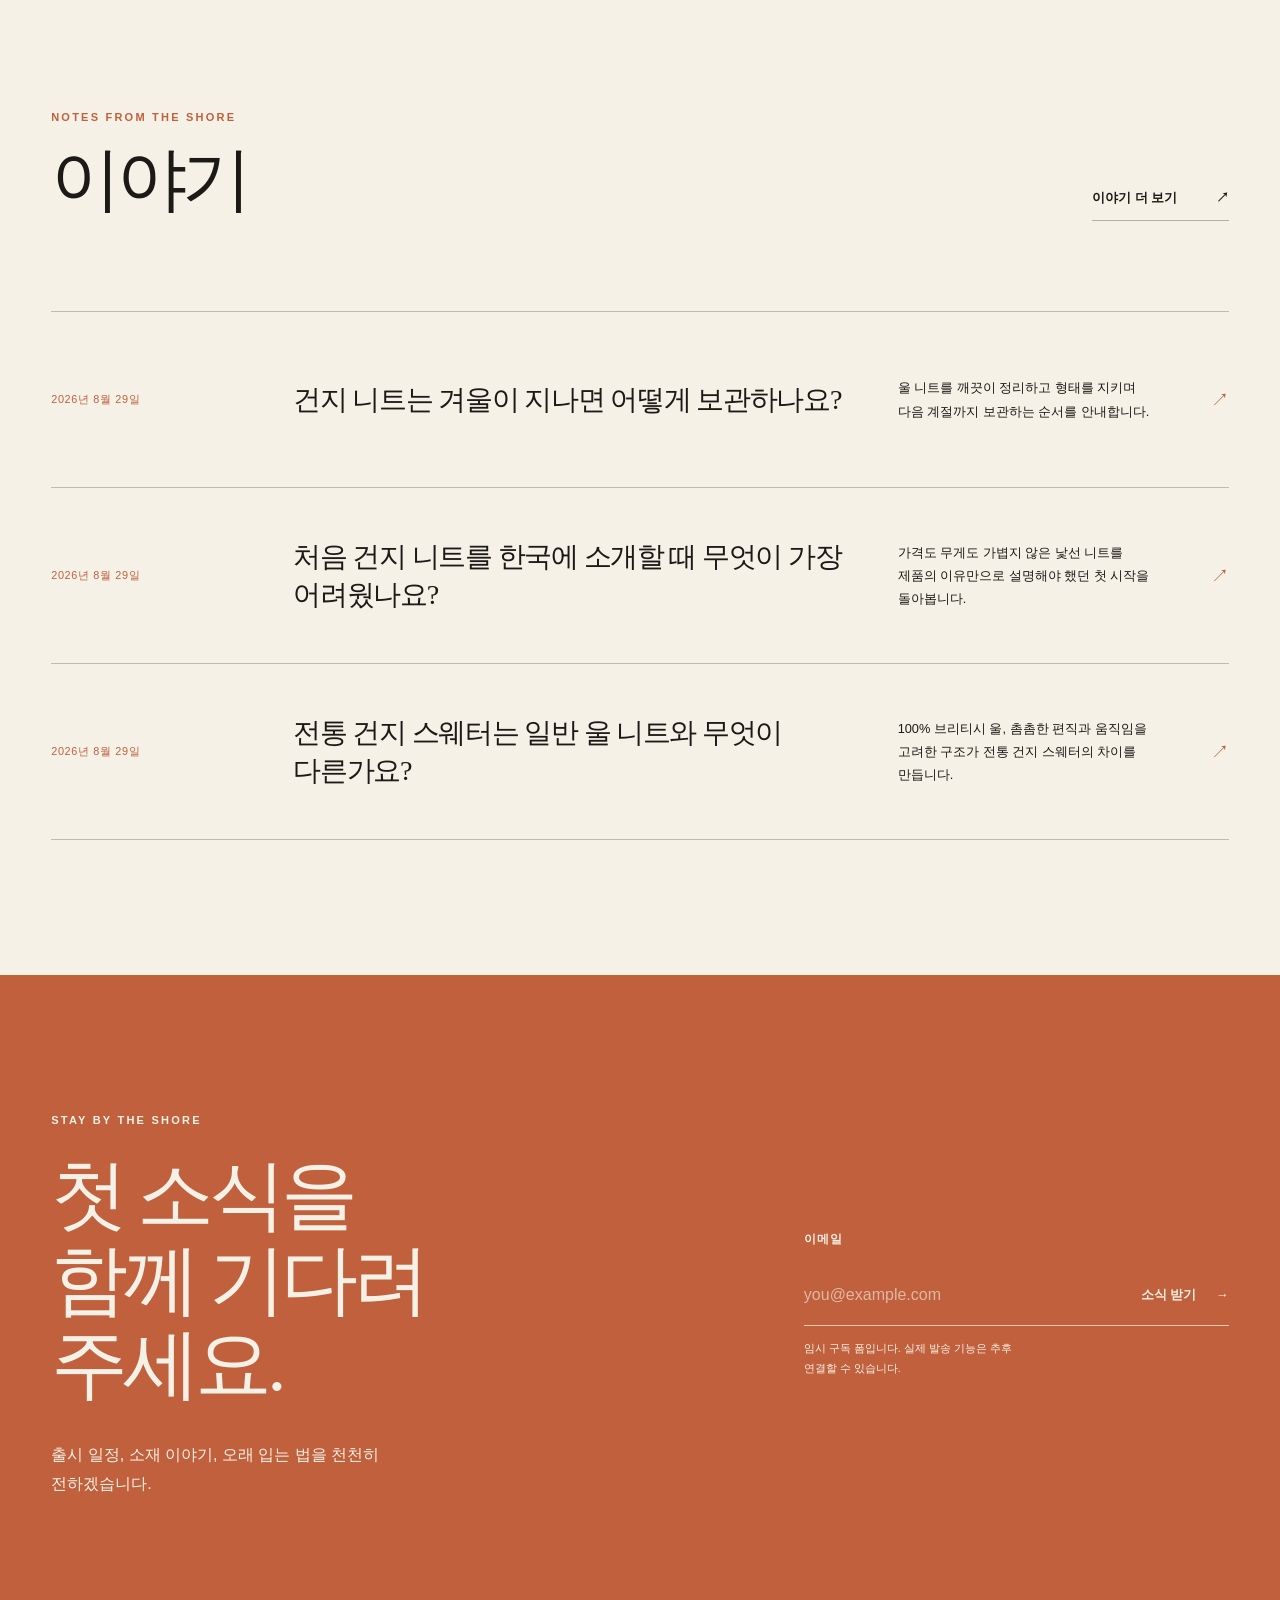
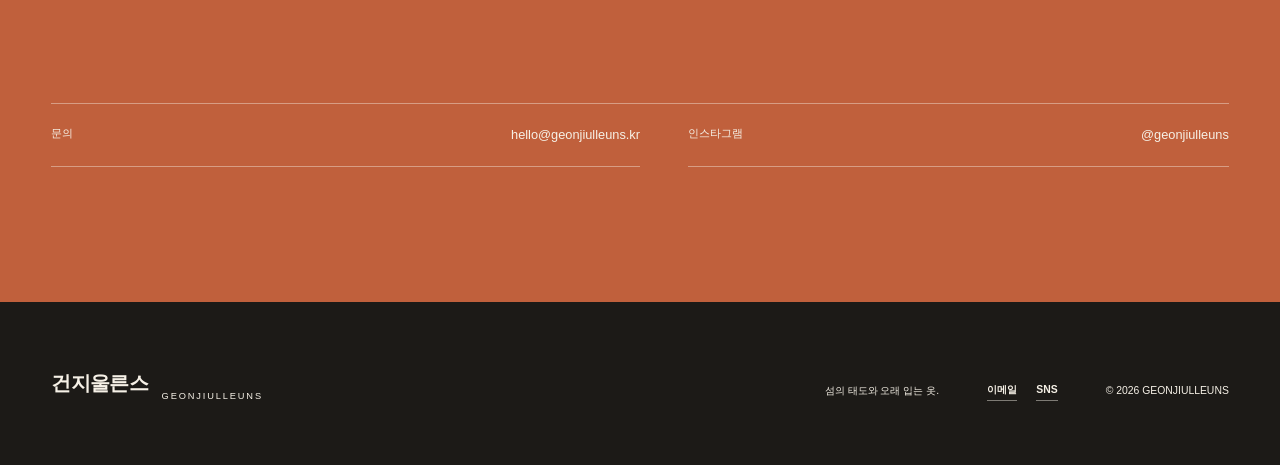
==== commit 6341d92b: "Add contact page and footer links" ====
--- a/index.html
+++ b/index.html
@@ -35,7 +35,7 @@
         <a href="products.html">제품</a>
         <a href="story/">이야기</a>
         <a href="about.html">내 소개</a>
-        <a href="#contact">연락하기</a>
+        <a href="contact.html">연락하기</a>
       </nav>
     </header>
 
@@ -148,6 +148,10 @@
     <footer class="site-footer">
       <a class="wordmark wordmark--footer" href="#home"><span>건지울른스</span><small>GEONJIULLEUNS</small></a>
       <p>섬의 태도와 오래 입는 옷.</p>
+      <nav class="footer-links" aria-label="푸터 연락 링크">
+        <a href="mailto:hello@geonjiulleuns.kr" target="_blank" rel="noopener noreferrer">이메일</a>
+        <a href="https://www.instagram.com/" target="_blank" rel="noopener noreferrer">SNS</a>
+      </nav>
       <p>© <span data-year></span> GEONJIULLEUNS</p>
     </footer>
   </body>
--- a/styles.css
+++ b/styles.css
@@ -367,9 +367,50 @@
 .contact__details a { font-size: 0.8rem; }
 .contact__details a:hover { color: var(--ink); }
 
-.site-footer { display: grid; grid-template-columns: 1fr auto auto; align-items: end; gap: 3rem; padding: 4rem var(--gutter); color: var(--cream); background: var(--ink); }
+.site-footer { display: grid; grid-template-columns: 1fr auto auto auto; align-items: end; gap: 3rem; padding: 4rem var(--gutter); color: var(--cream); background: var(--ink); }
 .site-footer p { margin: 0; font-size: 0.65rem; }
 .wordmark--footer { align-items: flex-end; }
+.footer-links { display: flex; gap: 1.2rem; font-size: 0.65rem; font-weight: 700; }
+.footer-links a { border-bottom: 1px solid color-mix(in srgb, var(--cream) 45%, transparent); }
+.footer-links a:hover { color: var(--terra); }
+
+.contact-page {
+  min-height: 78svh;
+  padding-top: max(11rem, 20vh);
+}
+
+.contact-page__head {
+  display: grid;
+  grid-template-columns: 1.25fr 0.75fr;
+  align-items: end;
+  gap: 4rem;
+  max-width: var(--max);
+  margin: 0 auto max(5rem, 12vh);
+}
+
+.contact-page__intro { justify-self: end; margin: 0; font-size: 0.84rem; }
+
+.contact-button-list {
+  display: grid;
+  grid-template-columns: repeat(3, 1fr);
+  max-width: var(--max);
+  margin: 0 auto;
+  border-top: 1px solid color-mix(in srgb, var(--ink) 24%, transparent);
+}
+
+.contact-button {
+  display: flex;
+  min-height: 16rem;
+  flex-direction: column;
+  justify-content: space-between;
+  padding: 1.5rem 1.6rem 1.8rem;
+  border-right: 1px solid color-mix(in srgb, var(--ink) 24%, transparent);
+}
+
+.contact-button:last-child { border-right: 0; }
+.contact-button span { color: var(--terra); font-size: 0.68rem; font-weight: 700; letter-spacing: 0.14em; text-transform: uppercase; }
+.contact-button strong { max-width: 13ch; font-family: var(--display); font-size: clamp(1.65rem, 2.9vw, 3rem); font-weight: 400; line-height: 1.24; letter-spacing: -0.045em; }
+.contact-button:hover { color: var(--terra); }
 
 .visually-hidden {
   position: absolute;
@@ -491,6 +532,10 @@
   .story-page__head { grid-template-columns: 1fr; gap: 1.5rem; }
   .story-page__intro { justify-self: start; }
   .contact { grid-template-columns: 1fr; }
+  .contact-page__head { grid-template-columns: 1fr; gap: 1.5rem; }
+  .contact-page__intro { justify-self: start; }
+  .contact-button-list { grid-template-columns: 1fr; }
+  .contact-button { min-height: 12rem; border-right: 0; border-bottom: 1px solid color-mix(in srgb, var(--ink) 24%, transparent); }
   .about-hero { grid-template-columns: 1fr 0.72fr; }
   .about-story__grid { gap: 4rem; }
   .about-belief__inner { grid-template-columns: 1fr; }
@@ -550,6 +595,9 @@
   .contact__details { grid-template-columns: 1fr; margin-top: max(3rem, 8vh); }
   .contact__details div + div { margin-left: 0; }
   .site-footer { grid-template-columns: 1fr; gap: 1.2rem; }
+  .footer-links { flex-wrap: wrap; }
+  .contact-page { padding-top: max(8.5rem, 16vh); }
+  .contact-button strong { max-width: 15ch; font-size: clamp(1.55rem, 9vw, 2.7rem); }
   .about-hero { grid-template-columns: 1fr; grid-template-rows: 58svh 42svh; }
   .about-hero__copy { z-index: 1; grid-row: 1; padding-top: 7rem; padding-bottom: 2.5rem; }
   .about-hero h1 { font-size: clamp(2.9rem, 12.2vw, 4rem); }
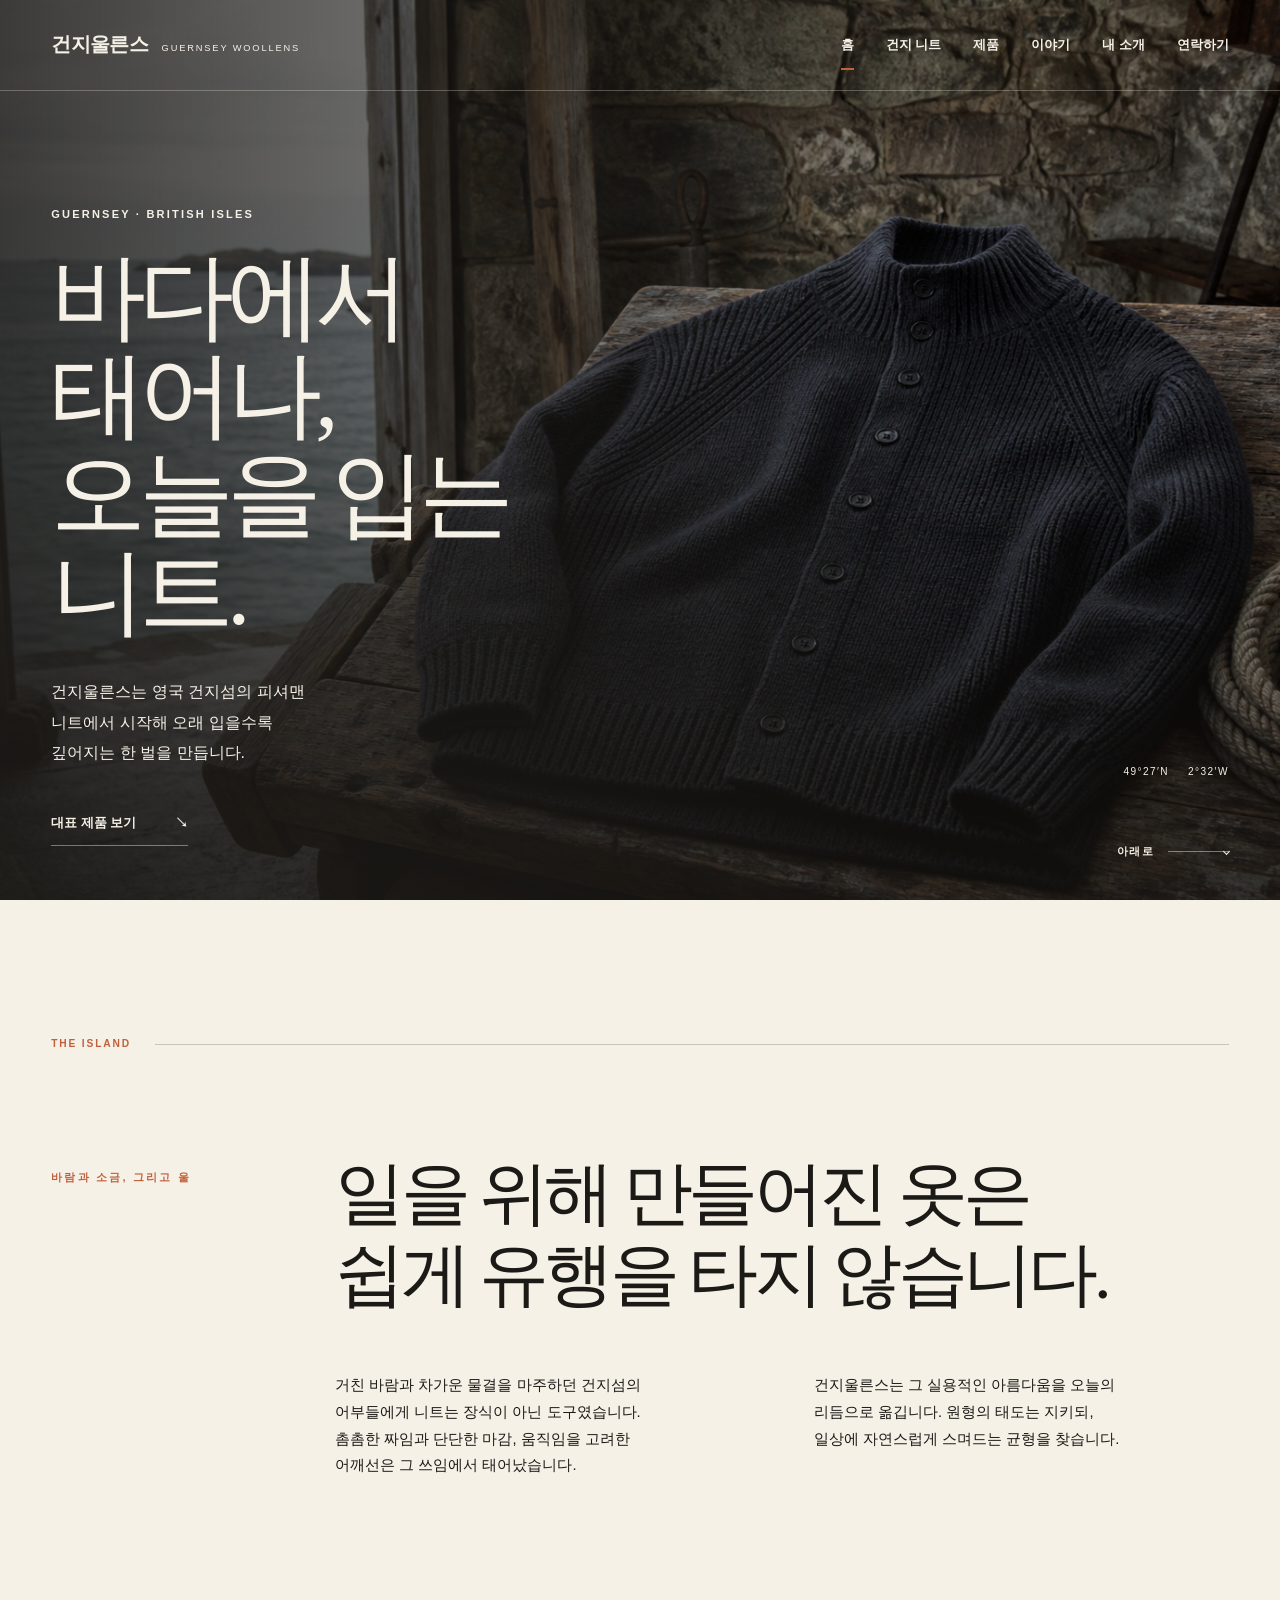
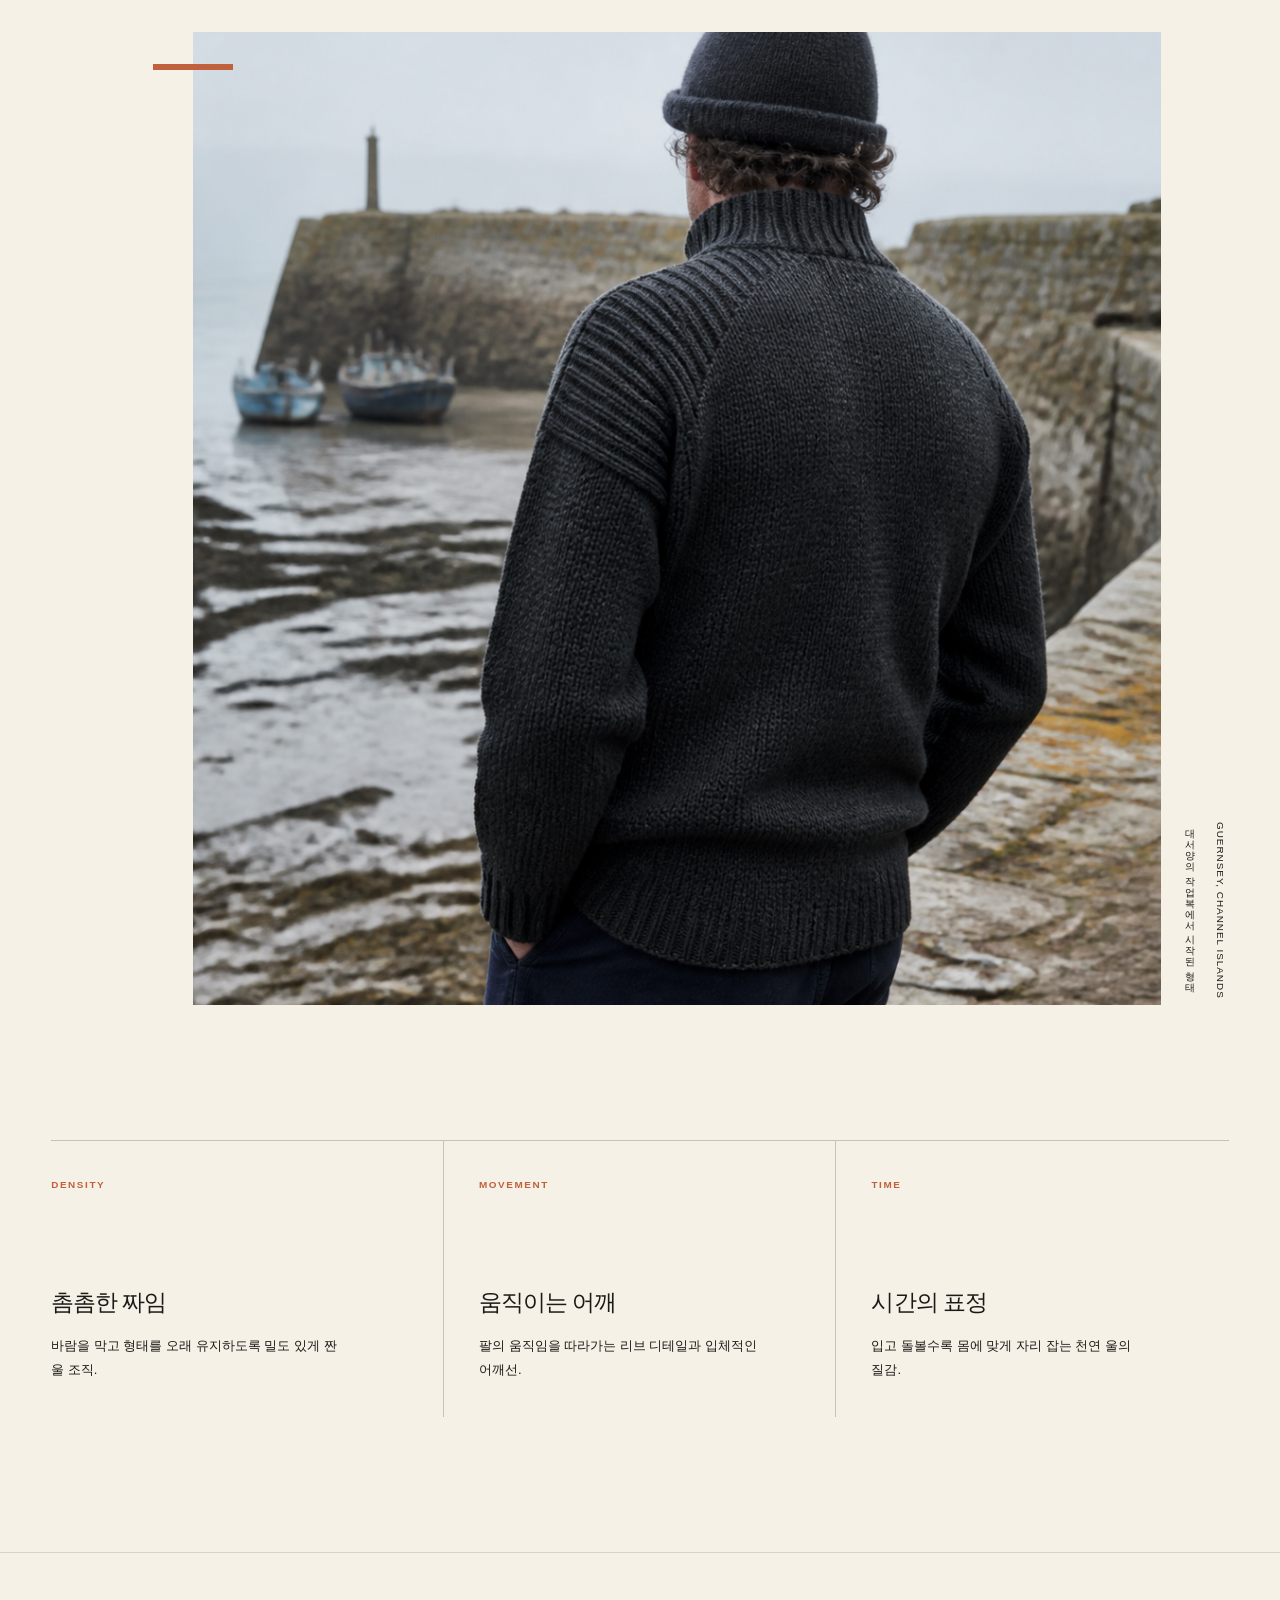
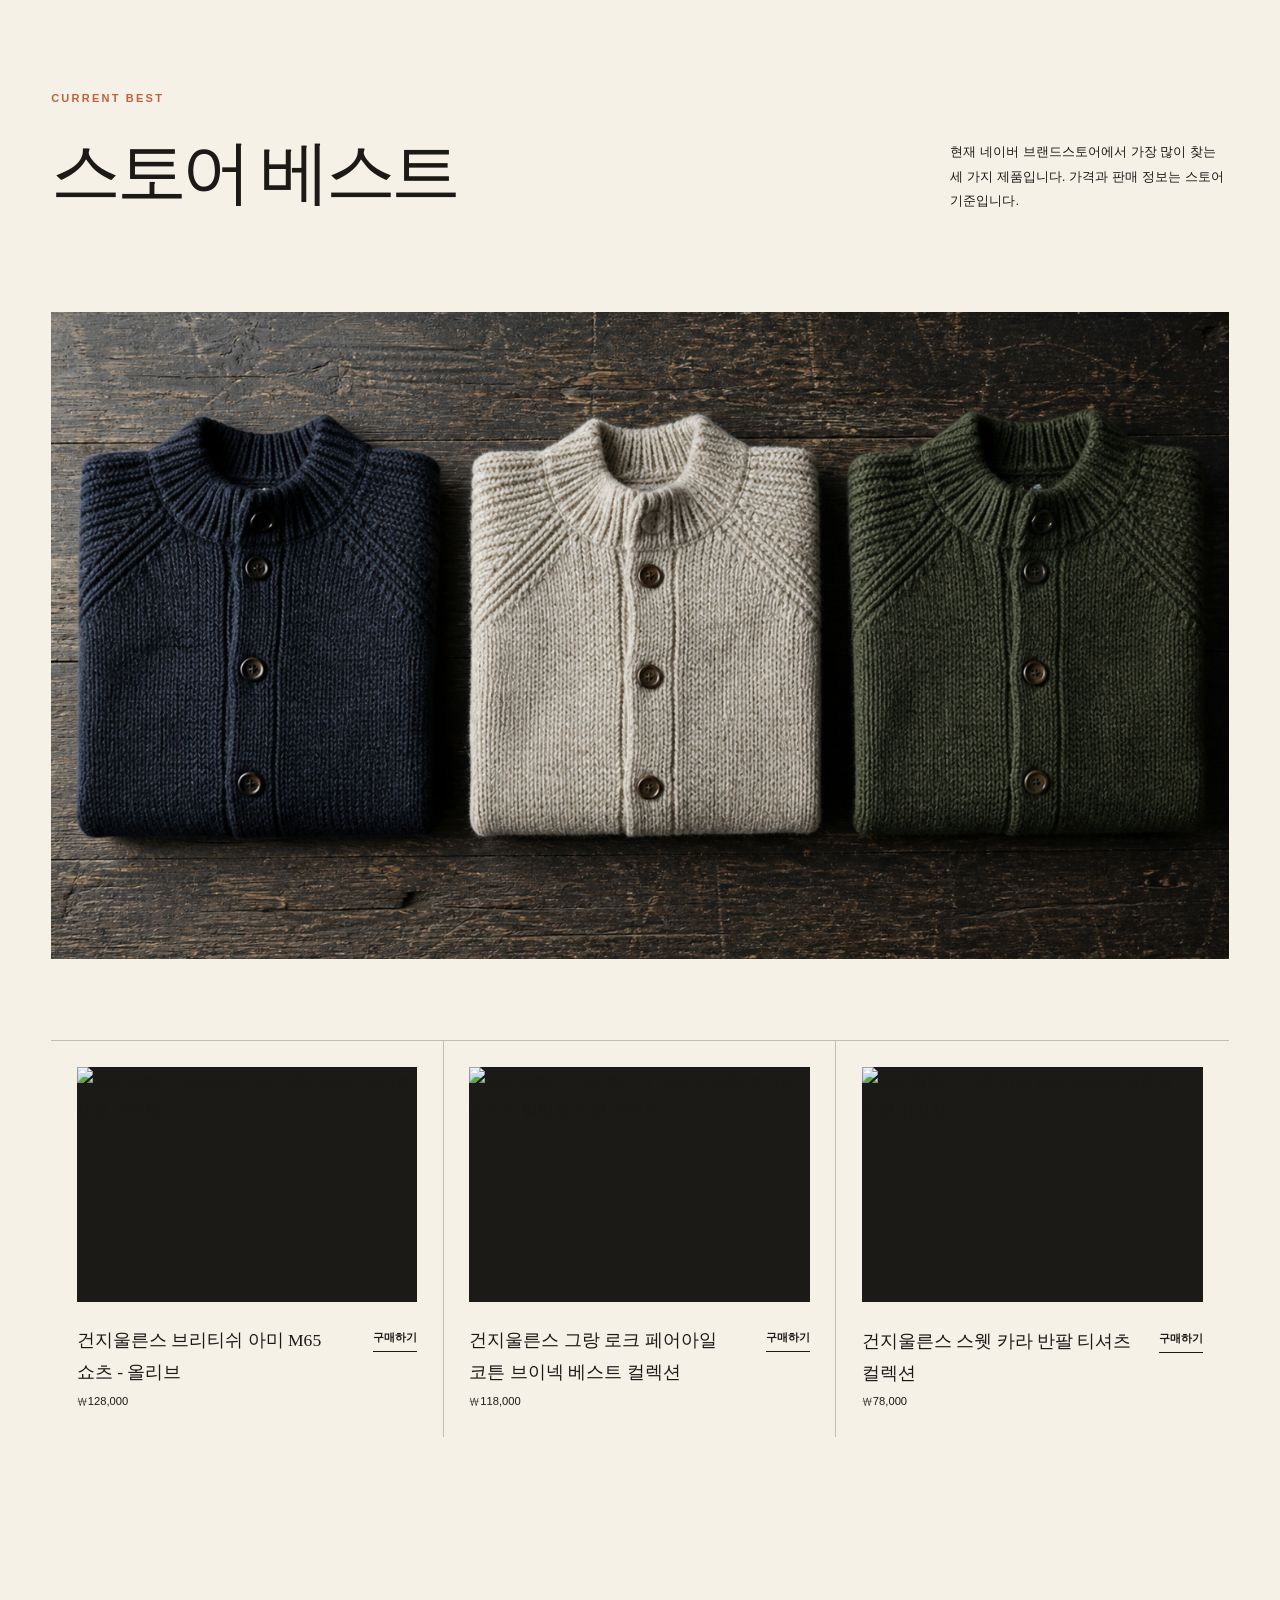
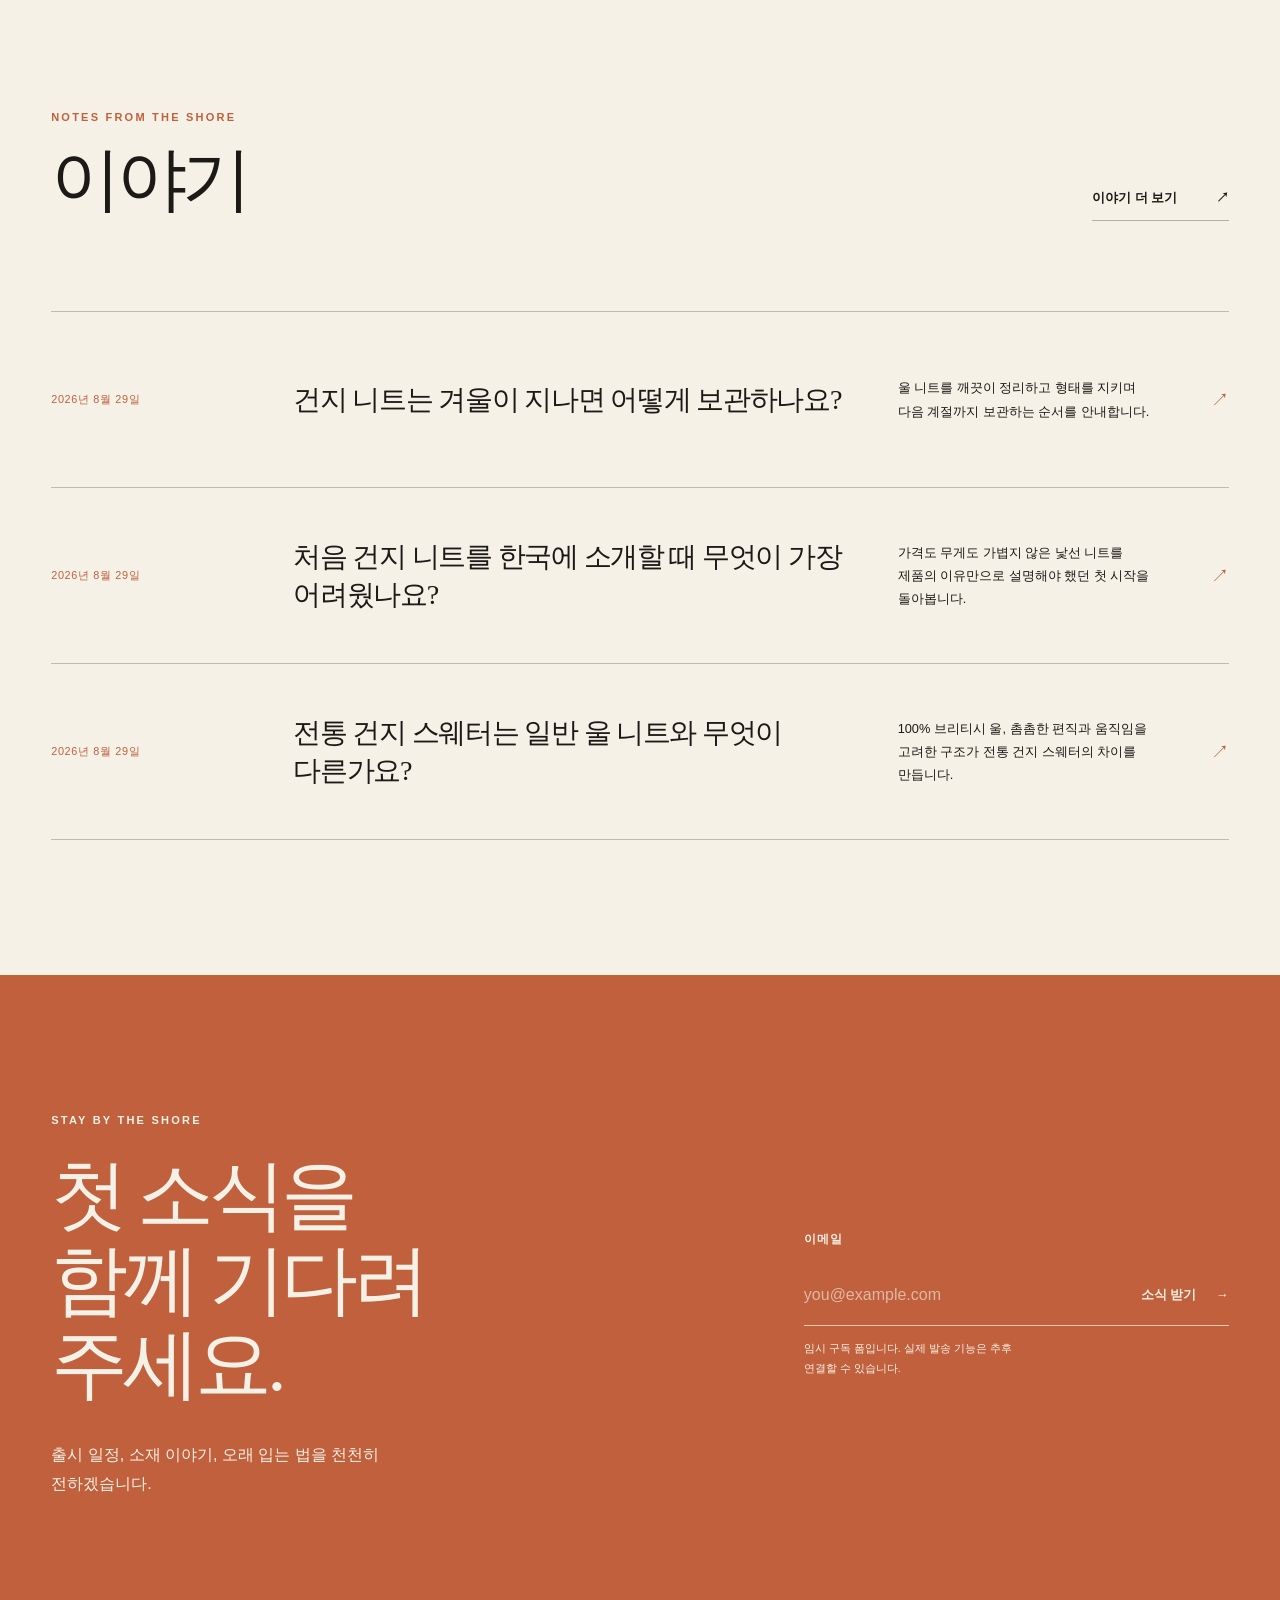
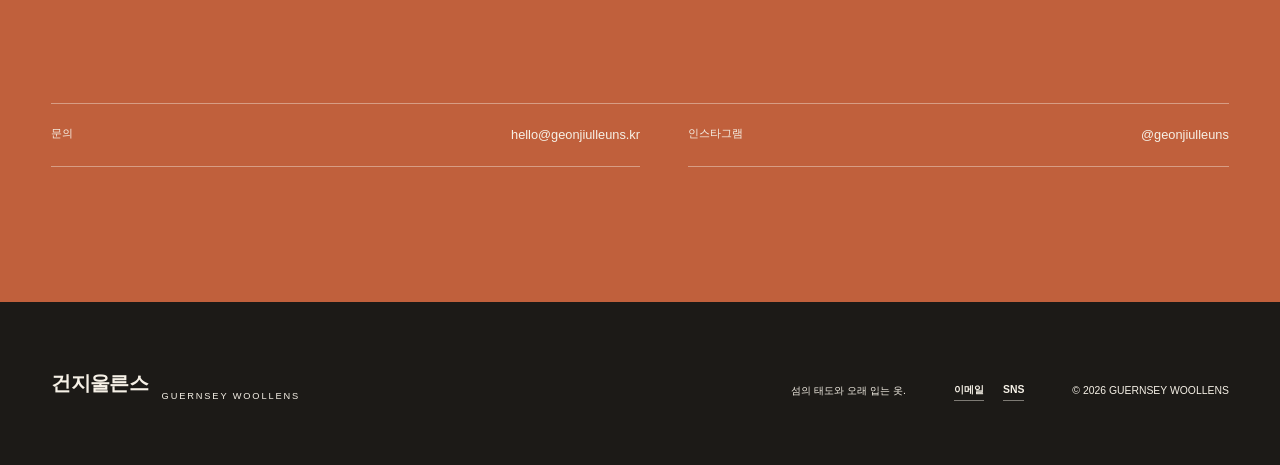
==== commit 590fbfae: "Update English brand wordmark" ====
--- a/index.html
+++ b/index.html
@@ -21,7 +21,7 @@
     <header class="site-header" data-header>
       <a class="wordmark" href="#home" aria-label="건지울른스 홈">
         <span>건지울른스</span>
-        <small>GEONJIULLEUNS</small>
+        <small>GUERNSEY WOOLLENS</small>
       </a>
 
       <button class="menu-button" type="button" aria-expanded="false" aria-controls="site-nav" data-menu-button onclick="toggleMenu()">
@@ -146,13 +146,13 @@
     </main>
 
     <footer class="site-footer">
-      <a class="wordmark wordmark--footer" href="#home"><span>건지울른스</span><small>GEONJIULLEUNS</small></a>
+      <a class="wordmark wordmark--footer" href="#home"><span>건지울른스</span><small>GUERNSEY WOOLLENS</small></a>
       <p>섬의 태도와 오래 입는 옷.</p>
       <nav class="footer-links" aria-label="푸터 연락 링크">
         <a href="mailto:hello@geonjiulleuns.kr" target="_blank" rel="noopener noreferrer">이메일</a>
         <a href="https://www.instagram.com/" target="_blank" rel="noopener noreferrer">SNS</a>
       </nav>
-      <p>© <span data-year></span> GEONJIULLEUNS</p>
+      <p>© <span data-year></span> GUERNSEY WOOLLENS</p>
     </footer>
   </body>
 </html>
